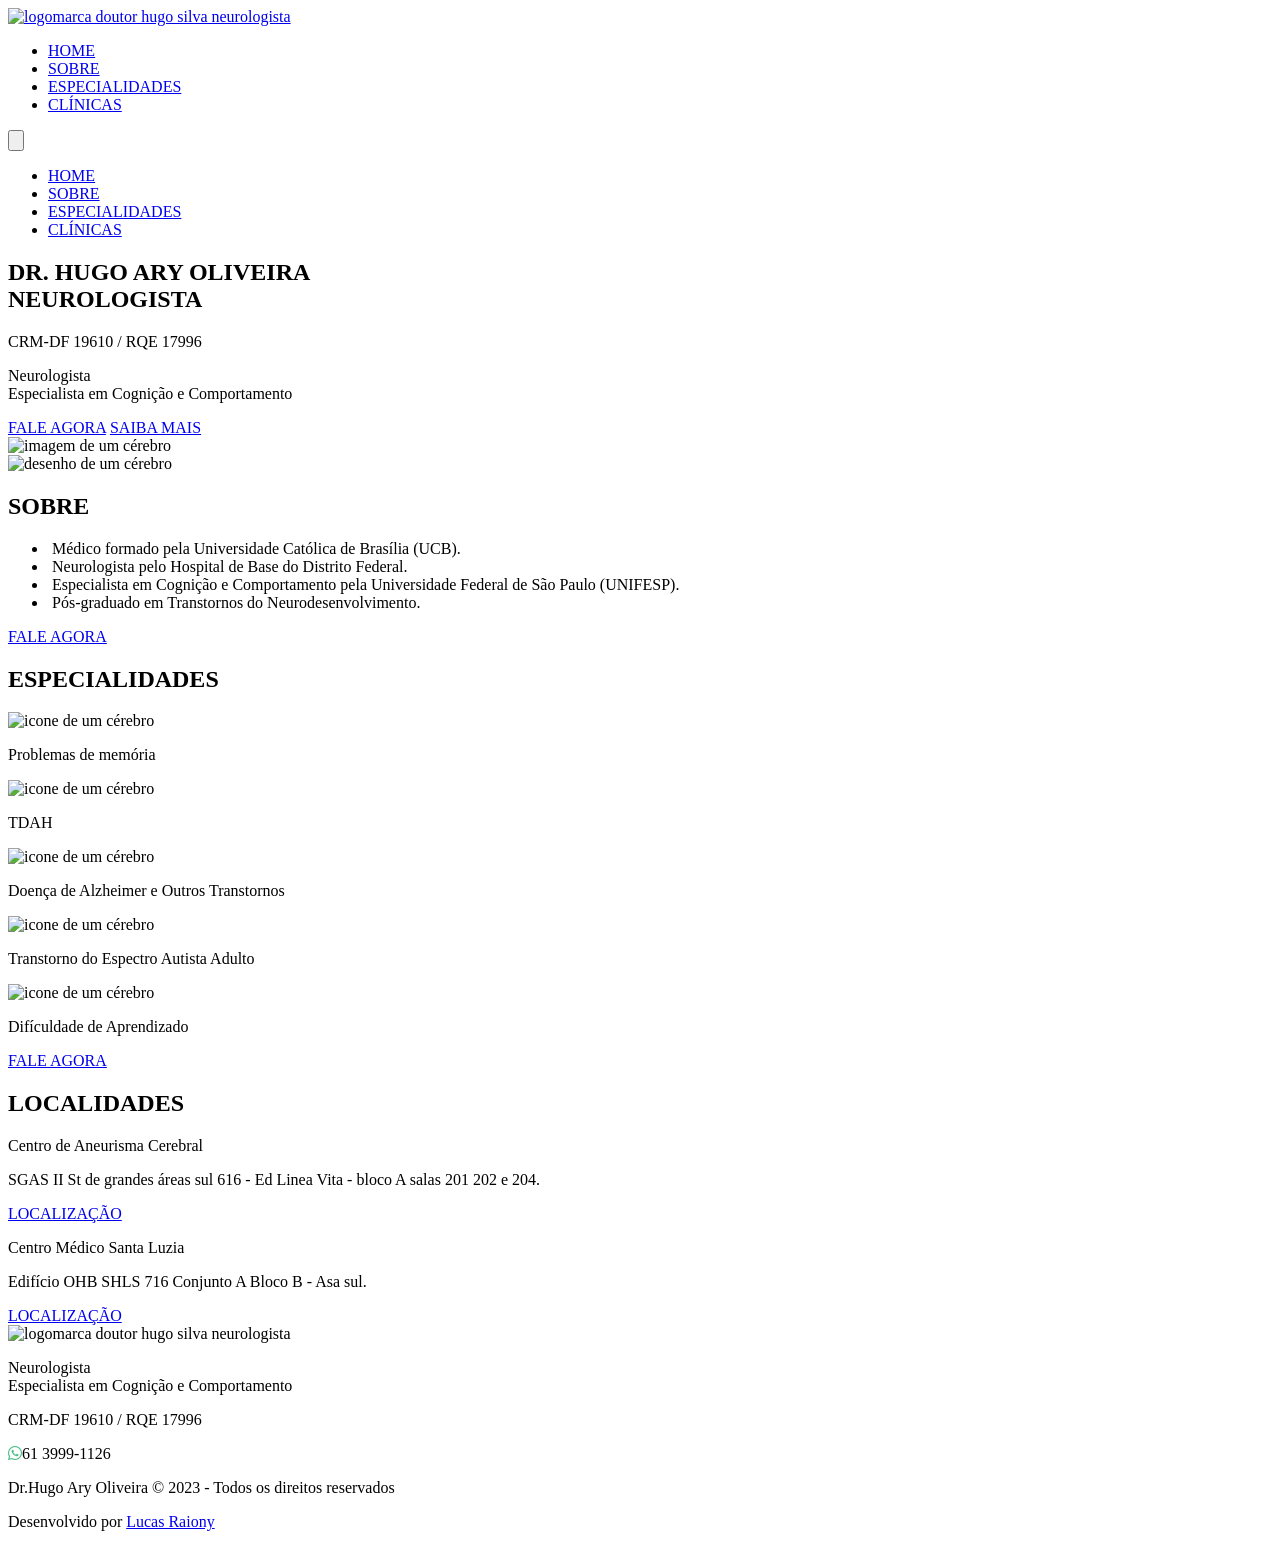
==== index.html @ 0ac35ab3 "Refactor 'about' section with new content and image Updated the 'about' section to include a new ima" ====
<!DOCTYPE html>
<html lang="en">
  <head>
    <meta charset="UTF-8" />
    <meta name="viewport" content="width=device-width, initial-scale=1.0" />
    <link rel="stylesheet" href="./assets/css/style.css" />
    <link rel="icon" href="./assets/img/brain-vector.svg" />
    <link
      rel="stylesheet"
      href="https://cdnjs.cloudflare.com/ajax/libs/font-awesome/6.4.0/css/all.min.css"
      integrity="sha512-iecdLmaskl7CVkqkXNQ/ZH/XLlvWZOJyj7Yy7tcenmpD1ypASozpmT/E0iPtmFIB46ZmdtAc9eNBvH0H/ZpiBw=="
      crossorigin="anonymous"
      referrerpolicy="no-referrer"
    />
    <title>Dr.Hugo Ary Oliveira</title>
  </head>
  <body>
    <!-- ==== HEADER ==== -->
    <header class="l-header">
      <nav class="nav">
        <div>
          <a href="#home" class="nav__logo">
            <img
              src="./assets/img/logo.svg"
              alt="logomarca doutor hugo silva neurologista"
              class="logo__img"
            />
          </a>
        </div>

        <div class="nav__menu" id="nav-menu">
          <ul class="nav__list">
            <li class="nav__item">
              <a href="#home" class="nav__link">HOME</a>
              <span class="nav__line"></span>
            </li>
            <li class="nav__item">
              <a href="#sobre" class="nav__link">SOBRE</a>
              <span class="nav__line"></span>
            </li>
            <li class="nav__item">
              <a href="#especialidades" class="nav__link">ESPECIALIDADES</a>
              <span class="nav__line"></span>
            </li>
            <li class="nav__item">
              <a href="#clinicas" class="nav__link">CLÍNICAS</a>
              <span class="nav__line"></span>
            </li>
          </ul>
        </div>

        <div class="mb__menu__icon">
          <button onclick="menuShow()" class="mb__menu__btn">
            <img src="./assets/img/bar-icon.svg" alt="" class="icon" />
          </button>
        </div>
      </nav>

      <div class="mb__menu">
        <ul class="nav__list">
          <li onclick="chooseSection()" class="nav__item">
            <a href="#home" class="nav__link">HOME</a>
            <span class="nav__line"></span>
          </li>
          <li onclick="chooseSection()" class="nav__item">
            <a href="#sobre" class="nav__link">SOBRE</a>
            <span class="nav__line"></span>
          </li>
          <li onclick="chooseSection()" class="nav__item">
            <a href="#especialidades" class="nav__link">ESPECIALIDADES</a>
            <span class="nav__line"></span>
          </li>
          <li onclick="chooseSection()" class="nav__item">
            <a href="#clinicas" class="nav__link">CLÍNICAS</a>
            <span class="nav__line"></span>
          </li>
        </ul>
      </div>
    </header>

    <!-- ==== MAIN ==== -->
    <main class="l-main">
      <!-- ==== HOME ==== -->
      <section class="home" id="home">
        <div class="home__data">
          <h1 class="home__title">
            DR. HUGO ARY OLIVEIRA <br />
            NEUROLOGISTA
          </h1>
          <p class="home__subtitle">CRM-DF 19610 / RQE 17996</p>
          <p class="home__info">
            Neurologista <br />
            Especialista em Cognição e Comportamento
          </p>
          <a
            href="https://wa.me/556139991126"
            class="btn"
            target="_blank"
            >FALE AGORA</a
          >
          <a href="#sobre" class="btn btn--transparent"> SAIBA MAIS </a>
        </div>
        <img
          src="./assets/img/brain-image.png"
          alt="imagem de um cérebro"
          class="home__img"
        />
      </section>

      <!-- ==== SOBRE ==== -->
      <section class="about" id="sobre">
  <img
    src="./assets/img/hugo.jpg"
    alt="desenho de um cérebro"
    class="about__img"
  />
  <div class="about__data">
    <h2 class="about__title">SOBRE</h2>
    <span class="line__title"></span>

    <ul class="about__info">
      <li class="about__item">
        <img
          src="./assets/img/brain-vector.svg"
          alt=""
          class="about__icon"
        />
        Médico formado pela Universidade Católica de Brasília (UCB).
      </li>
      <li class="about__item">
        <img
          src="./assets/img/brain-vector.svg"
          alt=""
          class="about__icon"
        />
        Neurologista pelo Hospital de Base do Distrito Federal.
      </li>
      <li class="about__item">
        <img
          src="./assets/img/brain-vector.svg"
          alt=""
          class="about__icon"
        />
        Especialista em Cognição e Comportamento pela Universidade Federal
        de São Paulo (UNIFESP).
      </li>
      <li class="about__item">
        <img
          src="./assets/img/brain-vector.svg"
          alt=""
          class="about__icon"
        />
        Pós-graduado em Transtornos do Neurodesenvolvimento.
      </li>
    </ul>

    <a href="https://wa.me/556139991126" class="btn" target="_blank">
      FALE AGORA
    </a>
  </div>
</section>

      <!-- ==== ESPECIALIDADES ==== -->
      <section class="services" id="especialidades">
        <div class="services__data">
          <h2 class="services__title">ESPECIALIDADES</h2>
          <span class="line__title"></span>
          <div class="services__wrapper">
            <div class="services__card">
              <img
                src="./assets/img/brain-vector.svg"
                alt="icone de um cérebro"
                class="services__card__icon"
              />
              <p class="services__card__text">Problemas de memória</p>
            </div>
            <div class="services__card">
              <img
                src="./assets/img/brain-vector.svg"
                alt="icone de um cérebro"
                class="services__card__icon"
              />
              <p class="services__card__text">TDAH</p>
            </div>
            <div class="services__card">
              <img
                src="./assets/img/brain-vector.svg"
                alt="icone de um cérebro"
                class="services__card__icon"
              />
              <p class="services__card__text">
                Doença de Alzheimer e Outros Transtornos
              </p>
            </div>
            <div class="services__card">
              <img
                src="./assets/img/brain-vector.svg"
                alt="icone de um cérebro"
                class="services__card__icon"
              />
              <p class="services__card__text">
                Transtorno do Espectro Autista Adulto
              </p>
            </div>
            <div class="services__card">
              <img
                src="./assets/img/brain-vector.svg"
                alt="icone de um cérebro"
                class="services__card__icon"
              />
              <p class="services__card__text">Difículdade de Aprendizado</p>
            </div>
          </div>

          <a
            href="https://wa.me/556139991126"
            class="btn"
            target="_blank"
            >FALE AGORA</a
          >
        </div>
      </section>

      <!-- ==== CLINICAS ==== -->
      <section class="local" id="clinicas">
        <h2 class="local__title">LOCALIDADES</h2>
        <span class="line__title"></span>
        <div class="local__wrapper">
          <div class="local__card">
            <p class="card__title">Centro de Aneurisma Cerebral</p>
            <p class="local__card__text">
              SGAS II St de grandes áreas sul 616 - Ed Linea Vita - bloco A
              salas 201 202 e 204.
            </p>
            <a
              href="https://www.google.com/maps/place/Centro+de+Aneurisma+Cerebral/@-15.8399834,-47.9204441,15z/data=!4m2!3m1!1s0x0:0xaaf18d0923b8e174?sa=X&ved=2ahUKEwj5wNryz6eAAxVCK7kGHf7tD1wQ_BJ6BAhDEAA&ved=2ahUKEwj5wNryz6eAAxVCK7kGHf7tD1wQ_BJ6BAhLEAg"
              class="btn"
              target="_blank"
              >LOCALIZAÇÃO</a
            >
          </div>
          <div class="local__card">
            <p class="card__title">Centro Médico Santa Luzia</p>
            <p class="local__card__text">
              Edifício OHB SHLS 716 Conjunto A Bloco B - Asa sul.
            </p>
            <a
              href="https://www.google.com/maps/place/Centro+M%C3%A9dico+Santa+Luzia:+Consultas,+Centro+M%C3%A9dico,+Multicl%C3%ADnica,+Cl%C3%ADnica+M%C3%A9dica,+Bras%C3%ADlia+DF/@-15.8258699,-47.9287773,15z/data=!4m6!3m5!1s0x935a31cbc9e81fdb:0x6384e252cd146530!8m2!3d-15.8258699!4d-47.9287773!16s%2Fg%2F11g0j6tjkg?entry=ttu"
              class="btn"
              target="_blank"
              >LOCALIZAÇÃO</a
            >
          </div>
        </div>
      </section>
    </main>

    <!-- ==== FOOTER ==== -->
    <footer class="l-footer">
      <div class="footer__data">
        <img
          src="./assets/img/logo.svg"
          alt="logomarca doutor hugo silva neurologista"
          class="footer__logo"
        />
        <div class="footer__info">
          <p class="footer__text">
            Neurologista <br />
            Especialista em Cognição e Comportamento
          </p>
          <p class="footer__text">CRM-DF 19610 / RQE 17996</p>
          <p class="footer__phone">
            <i class="fa-brands fa-whatsapp" style="color: #4fbe89"></i>61
            3999-1126
          </p>
        </div>
      </div>
      <div class="footer__rights">
        <p>Dr.Hugo Ary Oliveira © 2023 - Todos os direitos reservados</p>
        <p>
          Desenvolvido por
          <a
            target="_blank"
            href="mailto:raionylucas7@gmail.com?subject=Desenvolvimento de Website"
            >Lucas Raiony</a
          >
        </p>
      </div>
    </footer>
    <script src="./assets/js/script.js"></script>
  </body>
</html>
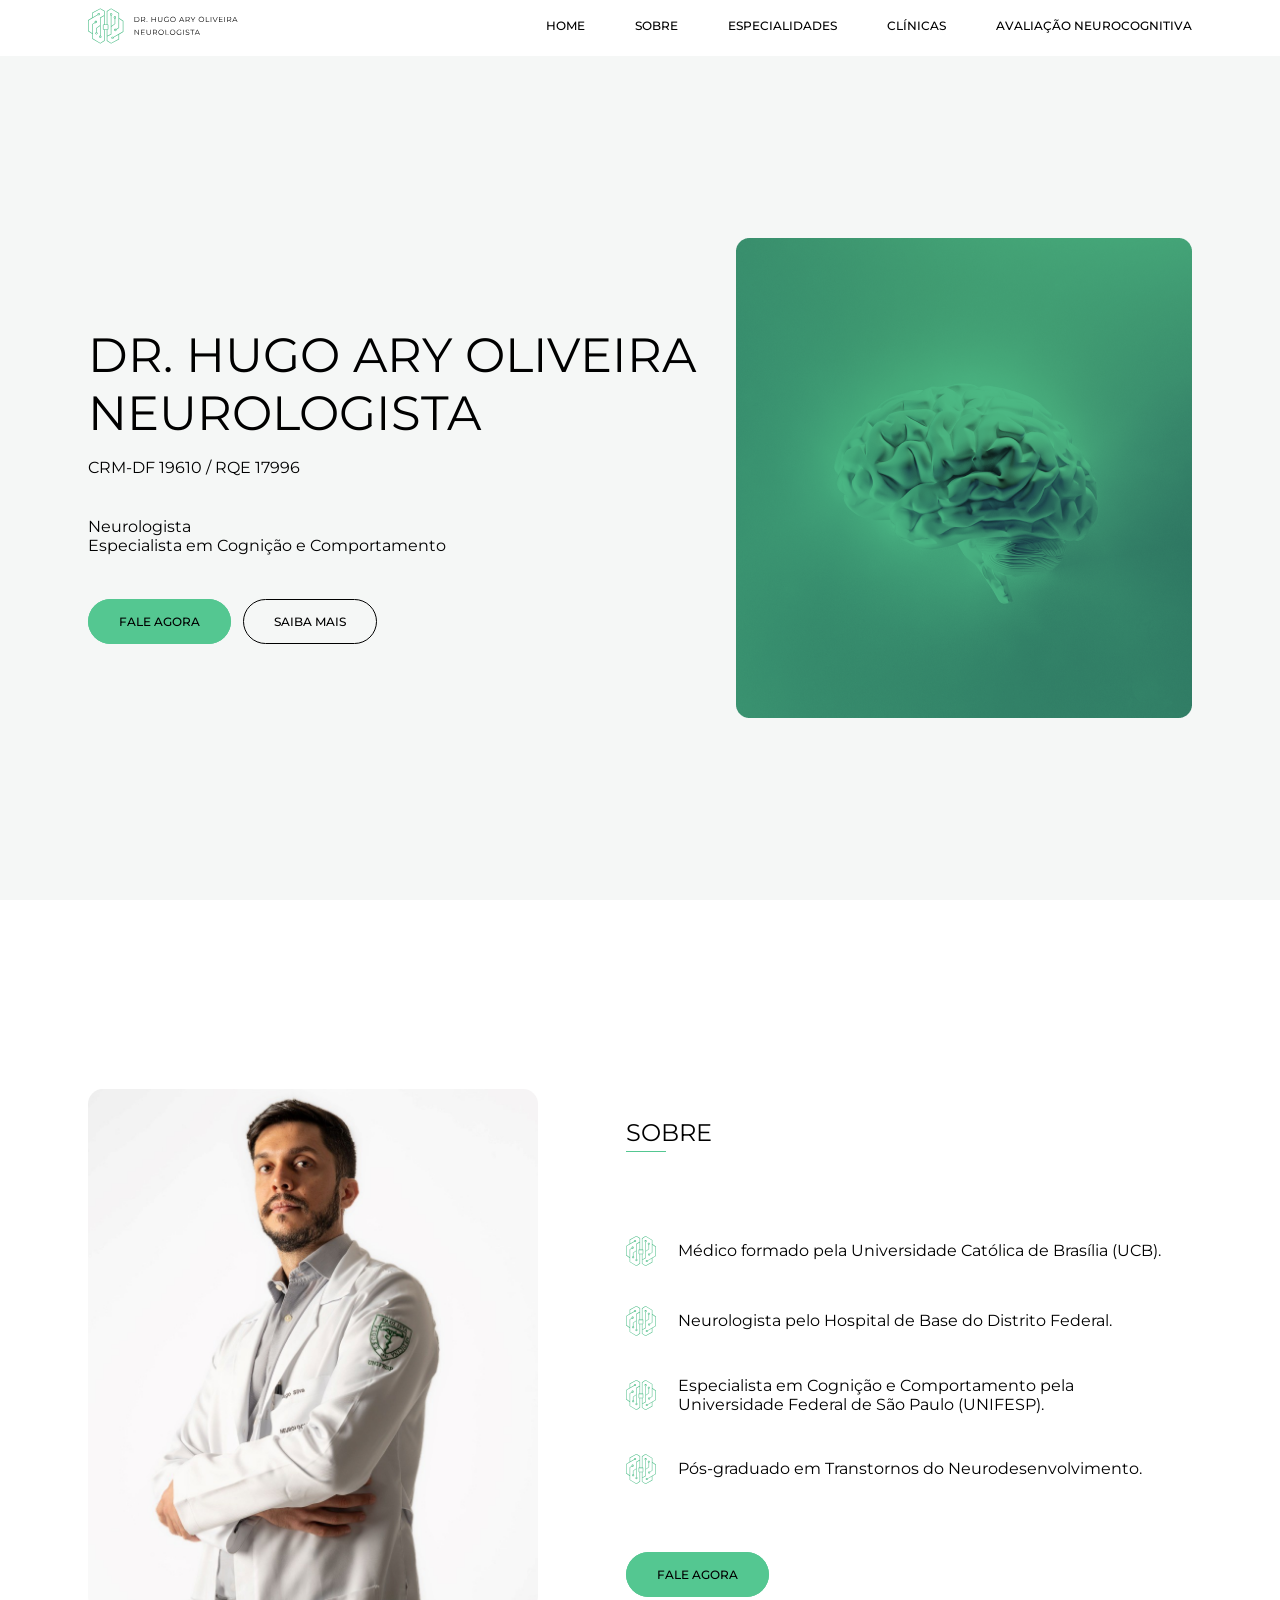
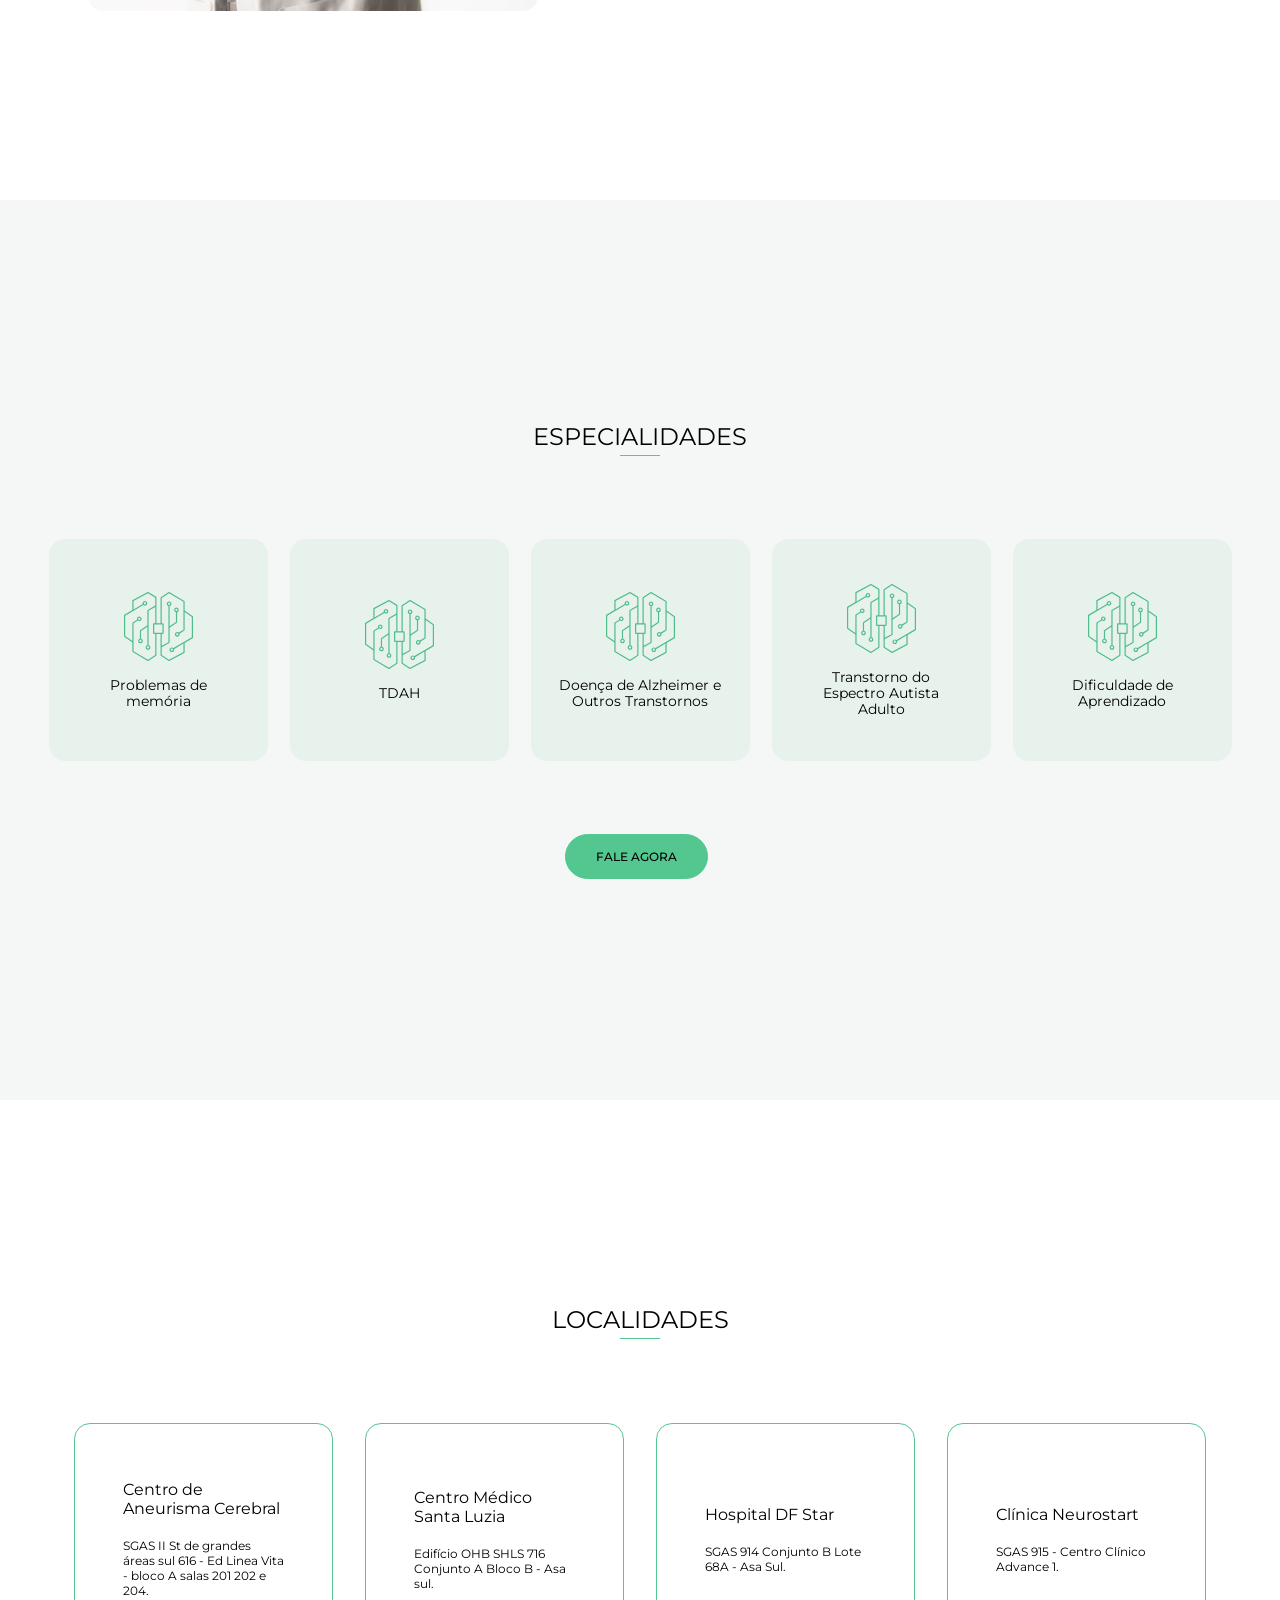
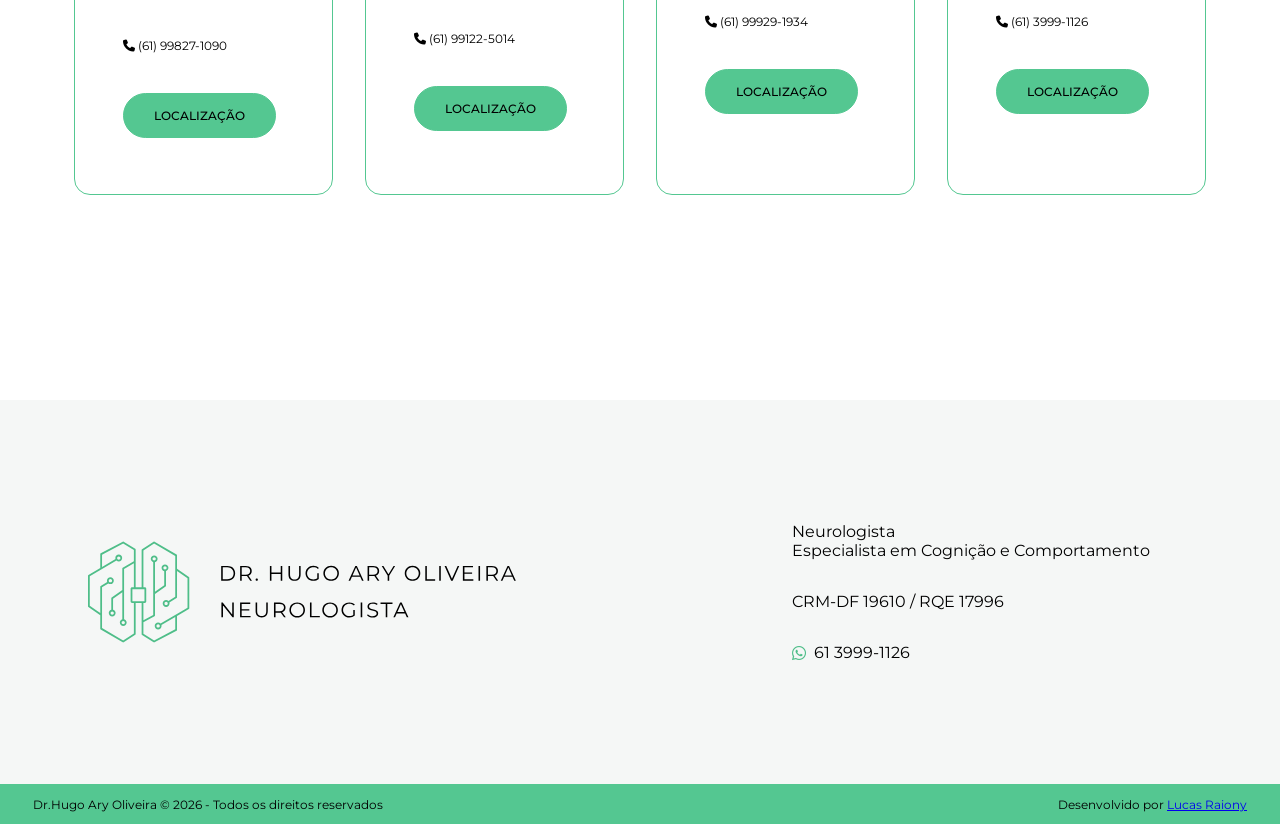
==== commit 1d0cc806: "Adiciona avaliação neurocognitiva com save/load, tabela e gestos SVG Co-Authored-By: Claude Sonnet 4" ====
--- a/index.html
+++ b/index.html
@@ -1,8 +1,9 @@
 <!DOCTYPE html>
-<html lang="en">
+<html lang="pt-BR">
   <head>
     <meta charset="UTF-8" />
     <meta name="viewport" content="width=device-width, initial-scale=1.0" />
+    <meta name="description" content="Dr. Hugo Ary Oliveira, neurologista em Brasília especialista em Cognição e Comportamento. Atua com problemas de memória, TDAH, Alzheimer, Autismo Adulto e Dificuldade de Aprendizado. CRM-DF 19610." />
     <link rel="stylesheet" href="./assets/css/style.css" />
     <link rel="icon" href="./assets/img/brain-vector.svg" />
     <link
@@ -15,7 +16,6 @@
     <title>Dr.Hugo Ary Oliveira</title>
   </head>
   <body>
-    <!-- ==== HEADER ==== -->
     <header class="l-header">
       <nav class="nav">
         <div>
@@ -46,11 +46,15 @@
               <a href="#clinicas" class="nav__link">CLÍNICAS</a>
               <span class="nav__line"></span>
             </li>
+            <li class="nav__item">
+              <a href="./avaliacao-neurocognitiva.html" class="nav__link">AVALIAÇÃO NEUROCOGNITIVA</a>
+              <span class="nav__line"></span>
+            </li>
           </ul>
         </div>
 
         <div class="mb__menu__icon">
-          <button onclick="menuShow()" class="mb__menu__btn">
+          <button onclick="menuShow()" class="mb__menu__btn" aria-label="Abrir menu de navegação">
             <img src="./assets/img/bar-icon.svg" alt="" class="icon" />
           </button>
         </div>
@@ -72,15 +76,17 @@
           </li>
           <li onclick="chooseSection()" class="nav__item">
             <a href="#clinicas" class="nav__link">CLÍNICAS</a>
+            <span class="nav__line"></span>
+          </li>
+          <li onclick="chooseSection()" class="nav__item">
+            <a href="./avaliacao-neurocognitiva.html" class="nav__link">AVALIAÇÃO NEUROCOGNITIVA</a>
             <span class="nav__line"></span>
           </li>
         </ul>
       </div>
     </header>
 
-    <!-- ==== MAIN ==== -->
     <main class="l-main">
-      <!-- ==== HOME ==== -->
       <section class="home" id="home">
         <div class="home__data">
           <h1 class="home__title">
@@ -107,60 +113,58 @@
         />
       </section>
 
-      <!-- ==== SOBRE ==== -->
       <section class="about" id="sobre">
-  <img
-    src="./assets/img/hugo.jpg"
-    alt="desenho de um cérebro"
-    class="about__img"
-  />
-  <div class="about__data">
-    <h2 class="about__title">SOBRE</h2>
-    <span class="line__title"></span>
-
-    <ul class="about__info">
-      <li class="about__item">
         <img
-          src="./assets/img/brain-vector.svg"
-          alt=""
-          class="about__icon"
+          src="./assets/img/hugo.jpg"
+          alt="desenho de um cérebro"
+          class="about__img"
         />
-        Médico formado pela Universidade Católica de Brasília (UCB).
-      </li>
-      <li class="about__item">
-        <img
-          src="./assets/img/brain-vector.svg"
-          alt=""
-          class="about__icon"
-        />
-        Neurologista pelo Hospital de Base do Distrito Federal.
-      </li>
-      <li class="about__item">
-        <img
-          src="./assets/img/brain-vector.svg"
-          alt=""
-          class="about__icon"
-        />
-        Especialista em Cognição e Comportamento pela Universidade Federal
-        de São Paulo (UNIFESP).
-      </li>
-      <li class="about__item">
-        <img
-          src="./assets/img/brain-vector.svg"
-          alt=""
-          class="about__icon"
-        />
-        Pós-graduado em Transtornos do Neurodesenvolvimento.
-      </li>
-    </ul>
-
-    <a href="https://wa.me/556139991126" class="btn" target="_blank">
-      FALE AGORA
-    </a>
-  </div>
-</section>
-
-      <!-- ==== ESPECIALIDADES ==== -->
+        <div class="about__data">
+          <h2 class="about__title">SOBRE</h2>
+          <span class="line__title"></span>
+
+          <ul class="about__info">
+            <li class="about__item">
+              <img
+                src="./assets/img/brain-vector.svg"
+                alt="ícone de cérebro"
+                class="about__icon"
+              />
+              Médico formado pela Universidade Católica de Brasília (UCB).
+            </li>
+            <li class="about__item">
+              <img
+                src="./assets/img/brain-vector.svg"
+                alt="ícone de cérebro"
+                class="about__icon"
+              />
+              Neurologista pelo Hospital de Base do Distrito Federal.
+            </li>
+            <li class="about__item">
+              <img
+                src="./assets/img/brain-vector.svg"
+                alt="ícone de cérebro"
+                class="about__icon"
+              />
+              Especialista em Cognição e Comportamento pela Universidade Federal
+              de São Paulo (UNIFESP).
+            </li>
+            <li class="about__item">
+              <img
+                src="./assets/img/brain-vector.svg"
+                alt="ícone de cérebro"
+                class="about__icon"
+              />
+              Pós-graduado em Transtornos do Neurodesenvolvimento.
+            </li>
+          </ul>
+
+          <a href="https://wa.me/556139991126" class="btn" target="_blank">
+            FALE AGORA
+          </a>
+        </div>
+      </section>
+
       <section class="services" id="especialidades">
         <div class="services__data">
           <h2 class="services__title">ESPECIALIDADES</h2>
@@ -208,7 +212,7 @@
                 alt="icone de um cérebro"
                 class="services__card__icon"
               />
-              <p class="services__card__text">Difículdade de Aprendizado</p>
+              <p class="services__card__text">Dificuldade de Aprendizado</p>
             </div>
           </div>
 
@@ -221,16 +225,19 @@
         </div>
       </section>
 
-      <!-- ==== CLINICAS ==== -->
       <section class="local" id="clinicas">
         <h2 class="local__title">LOCALIDADES</h2>
         <span class="line__title"></span>
         <div class="local__wrapper">
+          
           <div class="local__card">
             <p class="card__title">Centro de Aneurisma Cerebral</p>
             <p class="local__card__text">
               SGAS II St de grandes áreas sul 616 - Ed Linea Vita - bloco A
               salas 201 202 e 204.
+            </p>
+            <p class="local__card__text">
+                <i class="fa-solid fa-phone"></i> (61) 99827-1090
             </p>
             <a
               href="https://www.google.com/maps/place/Centro+de+Aneurisma+Cerebral/@-15.8399834,-47.9204441,15z/data=!4m2!3m1!1s0x0:0xaaf18d0923b8e174?sa=X&ved=2ahUKEwj5wNryz6eAAxVCK7kGHf7tD1wQ_BJ6BAhDEAA&ved=2ahUKEwj5wNryz6eAAxVCK7kGHf7tD1wQ_BJ6BAhLEAg"
@@ -239,10 +246,14 @@
               >LOCALIZAÇÃO</a
             >
           </div>
+
           <div class="local__card">
             <p class="card__title">Centro Médico Santa Luzia</p>
             <p class="local__card__text">
               Edifício OHB SHLS 716 Conjunto A Bloco B - Asa sul.
+            </p>
+            <p class="local__card__text">
+                <i class="fa-solid fa-phone"></i> (61) 99122-5014
             </p>
             <a
               href="https://www.google.com/maps/place/Centro+M%C3%A9dico+Santa+Luzia:+Consultas,+Centro+M%C3%A9dico,+Multicl%C3%ADnica,+Cl%C3%ADnica+M%C3%A9dica,+Bras%C3%ADlia+DF/@-15.8258699,-47.9287773,15z/data=!4m6!3m5!1s0x935a31cbc9e81fdb:0x6384e252cd146530!8m2!3d-15.8258699!4d-47.9287773!16s%2Fg%2F11g0j6tjkg?entry=ttu"
@@ -251,11 +262,43 @@
               >LOCALIZAÇÃO</a
             >
           </div>
+
+          <div class="local__card">
+            <p class="card__title">Hospital DF Star</p>
+            <p class="local__card__text">
+              SGAS 914 Conjunto B Lote 68A - Asa Sul.
+            </p>
+            <p class="local__card__text">
+                <i class="fa-solid fa-phone"></i> (61) 99929-1934
+            </p>
+            <a
+              href="https://www.google.com/maps/search/?api=1&query=Hospital+DF+Star+Brasilia"
+              class="btn"
+              target="_blank"
+              >LOCALIZAÇÃO</a
+            >
+          </div>
+
+          <div class="local__card">
+            <p class="card__title">Clínica Neurostart</p>
+            <p class="local__card__text">
+              SGAS 915 - Centro Clínico Advance 1.
+            </p>
+            <p class="local__card__text">
+                <i class="fa-solid fa-phone"></i> (61) 3999-1126
+            </p>
+            <a
+              href="https://www.google.com/maps/search/?api=1&query=Neurostart+Brasilia"
+              class="btn"
+              target="_blank"
+              >LOCALIZAÇÃO</a
+            >
+          </div>
+
         </div>
       </section>
     </main>
 
-    <!-- ==== FOOTER ==== -->
     <footer class="l-footer">
       <div class="footer__data">
         <img
@@ -276,7 +319,7 @@
         </div>
       </div>
       <div class="footer__rights">
-        <p>Dr.Hugo Ary Oliveira © 2023 - Todos os direitos reservados</p>
+        <p>Dr.Hugo Ary Oliveira © 2026 - Todos os direitos reservados</p>
         <p>
           Desenvolvido por
           <a
--- a/assets/css/style.css
+++ b/assets/css/style.css
@@ -0,0 +1,460 @@
+@import url("https://fonts.googleapis.com/css2?family=Montserrat:wght@400;500&family=Poppins:wght@400;500&display=swap");
+
+.mb__menu,
+.nav {
+  position: fixed;
+}
+.btn,
+.nav__link {
+  text-decoration: none;
+  color: var(--black);
+}
+:root {
+  --font-regular: 400;
+  --font-medium: 500;
+  --green: #54c791;
+  --white: #fff;
+  --offwhite: #f5f7f6;
+  --black: #000;
+  --acqua-green: #e8f2ed;
+  --h1-font-size: 3rem;
+  --h2-font-size: 1.5rem;
+  --p-font-size: 1rem;
+  --card-font-size: 0.87rem;
+  --small-font-size: 0.75rem;
+}
+* {
+  box-sizing: border-box;
+  padding: 0;
+  margin: 0;
+}
+body {
+  font-family: Montserrat, sans-serif;
+}
+html {
+  scroll-behavior: smooth;
+}
+.nav {
+  width: 100%;
+  height: 56px;
+  padding: 0 88px;
+  display: flex;
+  justify-content: space-between;
+  align-items: center;
+  background: var(--white);
+  z-index: 100;
+}
+.nav__list {
+  display: flex;
+  gap: 50px;
+}
+.nav__item {
+  list-style-type: none;
+  display: flex;
+  flex-direction: column;
+  align-items: center;
+}
+.nav__line {
+  display: block;
+  width: 0;
+  height: 1px;
+  margin-top: 4px;
+  background: 0 0;
+}
+.mb__menu,
+.mb__menu__icon {
+  display: none;
+}
+.nav__item:hover .nav__line {
+  background: var(--green);
+  width: 20px;
+  transition: 0.3s;
+}
+.nav__link {
+  font-size: var(--small-font-size);
+  font-weight: var(--font-medium);
+}
+.nav__item:hover .nav__link {
+  color: var(--green);
+}
+.mb__menu__btn {
+  border: none;
+  background: 0 0;
+}
+.mb__menu {
+  justify-content: center;
+  padding-top: 100px;
+  background: var(--white);
+  width: 100%;
+  height: 430px;
+  box-shadow: 0 10px 10px 1px rgba(0, 0, 0, 0.2);
+}
+.about,
+.home {
+  display: flex;
+}
+.mb__menu .nav__list {
+  display: flex;
+  flex-direction: column;
+  gap: 30px;
+}
+.mb__menu .nav__link {
+  font-size: var(--p-font-size);
+}
+.home {
+  width: 100%;
+  height: 100vh;
+  justify-content: space-between;
+  align-items: center;
+  padding: 56px 88px 0;
+  background-color: var(--offwhite);
+}
+.home__title {
+  font-size: var(--h1-font-size);
+  font-weight: var(--font-regular);
+  margin: 0 16px 16px 0;
+}
+.home__info,
+.home__subtitle {
+  font-size: var(--p-font-size);
+}
+.home__subtitle {
+  margin-bottom: 40px;
+}
+.home__info {
+  margin-bottom: 56px;
+}
+.home__img {
+  max-width: 456px;
+  max-height: 480px;
+  width: auto;
+  height: auto;
+}
+.about {
+  width: 100%;
+  height: 100vh;
+  align-items: center;
+  padding: 0 88px;
+}
+.about__info,
+.services {
+  flex-direction: column;
+  display: flex;
+}
+.about__img {
+  margin-right: 88px;
+  width: 450px;
+  border-radius: 15px;
+}
+.about__data {
+  width: 50%;
+}
+.about__title,
+.local__title,
+.services__title {
+  font-size: var(--h2-font-size);
+  font-weight: var(--font-regular);
+  margin-bottom: 4px;
+}
+.about__info,
+.about__info:nth-child(3) {
+  margin-bottom: 80px;
+}
+.line__title {
+  display: block;
+  width: 40px;
+  height: 1px;
+  background: var(--green);
+  margin-bottom: 84px;
+}
+.about__info {
+  gap: 40px;
+}
+.about__item {
+  display: flex;
+  align-items: center;
+  font-size: var(--p-font-size);
+}
+.about__icon {
+  width: 30px;
+  height: 30px;
+  margin-right: 22px;
+}
+.services {
+  width: 100%;
+  height: 100vh;
+  align-items: center;
+  justify-content: center;
+  padding: 0 88px;
+  background: var(--offwhite);
+}
+.services__card,
+.services__data {
+  display: flex;
+  flex-direction: column;
+}
+.services__data {
+  align-items: center;
+  justify-content: center;
+}
+.services__wrapper {
+  width: 100%;
+  height: 100%;
+  display: flex;
+  align-items: center;
+  gap: 22px;
+  margin-bottom: 72px;
+}
+.services__card {
+  width: 219px;
+  height: 222px;
+  padding: 0 20px;
+  align-items: center;
+  justify-content: center;
+  text-align: center;
+  background: var(--acqua-green);
+  border-radius: 16px;
+}
+.services__card__icon {
+  width: 69px;
+  height: 69px;
+  margin-bottom: 16px;
+}
+.services__card__text {
+  font-size: var(--card-font-size);
+  width: 163px;
+}
+.local,
+.local__wrapper {
+  width: 100%;
+  display: flex;
+}
+.local {
+  height: 100vh;
+  flex-direction: column;
+  justify-content: center;
+  align-items: center;
+  padding: 0 88px;
+}
+.local__wrapper {
+  justify-content: center;
+  gap: 32px;
+}
+.local__card {
+  width: 37%;
+  height: auto;
+  display: flex;
+  align-items: start;
+  justify-content: center;
+  flex-direction: column;
+  padding: 56px 48px;
+  border: solid 1px var(--green);
+  border-radius: 16px;
+}
+.card__title {
+  font-size: var(--p-font-size);
+  margin-bottom: 20px;
+}
+.local__card__text {
+  width: 100%;
+  font-size: var(--small-font-size);
+  margin-bottom: 40px;
+}
+.footer__data {
+  width: 100%;
+  height: 384px;
+  display: flex;
+  justify-content: space-between;
+  align-items: center;
+  padding: 0 88px;
+  background: var(--offwhite);
+}
+.footer__logo {
+  width: 435px;
+  height: 112px;
+}
+.footer__info {
+  display: flex;
+  flex-direction: column;
+  gap: 32px;
+  font-size: var(--p-font-size);
+}
+.btn,
+.footer__rights p {
+  font-size: var(--small-font-size);
+}
+.footer__text {
+  width: 400px;
+}
+.footer__phone {
+  display: flex;
+  align-items: center;
+  gap: 8px;
+}
+.footer__rights {
+  width: 100%;
+  height: 40px;
+  display: flex;
+  justify-content: space-between;
+  align-items: center;
+  background: var(--green);
+}
+.footer__rights p {
+  padding: 0 33px;
+}
+.btn {
+  font-weight: var(--font-medium);
+  padding: 14px 30px;
+  background-color: var(--green);
+  border-radius: 30px;
+  border: solid 1px var(--green);
+  margin-right: 8px;
+}
+.btn:hover {
+  background: 0 0;
+  border: solid 1px var(--green);
+  transition: 0.2s;
+}
+.btn--transparent {
+  background: 0 0;
+  border: solid 1px var(--black);
+}
+@media screen and (max-width: 576px) {
+  :root {
+    --h1-font-size: 1.5rem;
+    --h2-font-size: 1rem;
+    --p-font-size: 0.75rem;
+    --card-font-size: 0.87rem;
+    --small-font-size: 0.625rem;
+  }
+  .line__title {
+    margin-bottom: 36px;
+  }
+  .about__info:nth-child(3) {
+    margin-bottom: 40px;
+  }
+  .services {
+    height: 1536px;
+    padding: 30px;
+  }
+  .footer__logo {
+    width: 240px;
+  }
+}
+@media screen and (max-width: 768px) {
+  .nav {
+    padding: 0 30px;
+    position: fixed;
+    z-index: 100;
+  }
+  .home__img,
+  .nav__list {
+    display: none;
+  }
+  .logo__img {
+    width: 126px;
+    height: 32px;
+  }
+  .mb__menu__icon,
+  .open {
+    display: block;
+  }
+  .home {
+    padding: 30px;
+    height: 551px;
+  }
+  .about,
+  .footer__data {
+    padding: 0 30px;
+  }
+  .about {
+    height: 100%;
+  }
+  .btn {
+    font-size: var(--small-font-size);
+    font-weight: var(--font-medium);
+    text-decoration: none;
+    color: var(--black);
+    padding: 12px 26px;
+    background-color: var(--green);
+    border-radius: 30px;
+    border: solid 1px var(--green);
+    margin-right: 8px;
+  }
+  .btn--transparent {
+    background: 0 0;
+    border: solid 1px var(--black);
+  }
+  :root {
+    --h1-font-size: 2rem;
+  }
+}
+@media screen and (max-width: 992px) {
+  .home__img {
+    display: none;
+  }
+
+  .about__img {
+    width: 300px;
+    margin-bottom: 30px;
+    margin-right: 0;
+  }
+  .about {
+    height: 100%;
+    padding: 56px 30px;
+    display: flex;
+    flex-wrap: wrap;
+    justify-content: center;
+  }
+  .about__data {
+    width: 100%;
+    display: flex;
+    flex-direction: column;
+    align-items: center;
+  }
+  .about__info {
+    width: 500px;
+  }
+  .about__item {
+    width: 100%;
+  }
+  .footer__data {
+    flex-wrap: wrap;
+    justify-content: center;
+  }
+  .footer__logo {
+    margin-left: 100px;
+  }
+  .footer__info {
+    text-align: center;
+    align-items: center;
+  }
+  .footer__text {
+    width: 240px;
+  }
+}
+@media screen and (max-width: 1200px) {
+  .services__wrapper {
+    justify-content: center;
+    flex-wrap: wrap;
+  }
+  .local,
+  .services {
+    height: 100%;
+    padding: 56px 30px;
+  }
+  .local__wrapper {
+    align-items: center;
+    flex-direction: column;
+  }
+  .local__card {
+    width: 100%;
+    height: auto;
+  }
+  .local__card__text {
+    margin-bottom: 22px;
+  }
+  .footer__logo {
+    margin-right: 100px;
+  }
+}
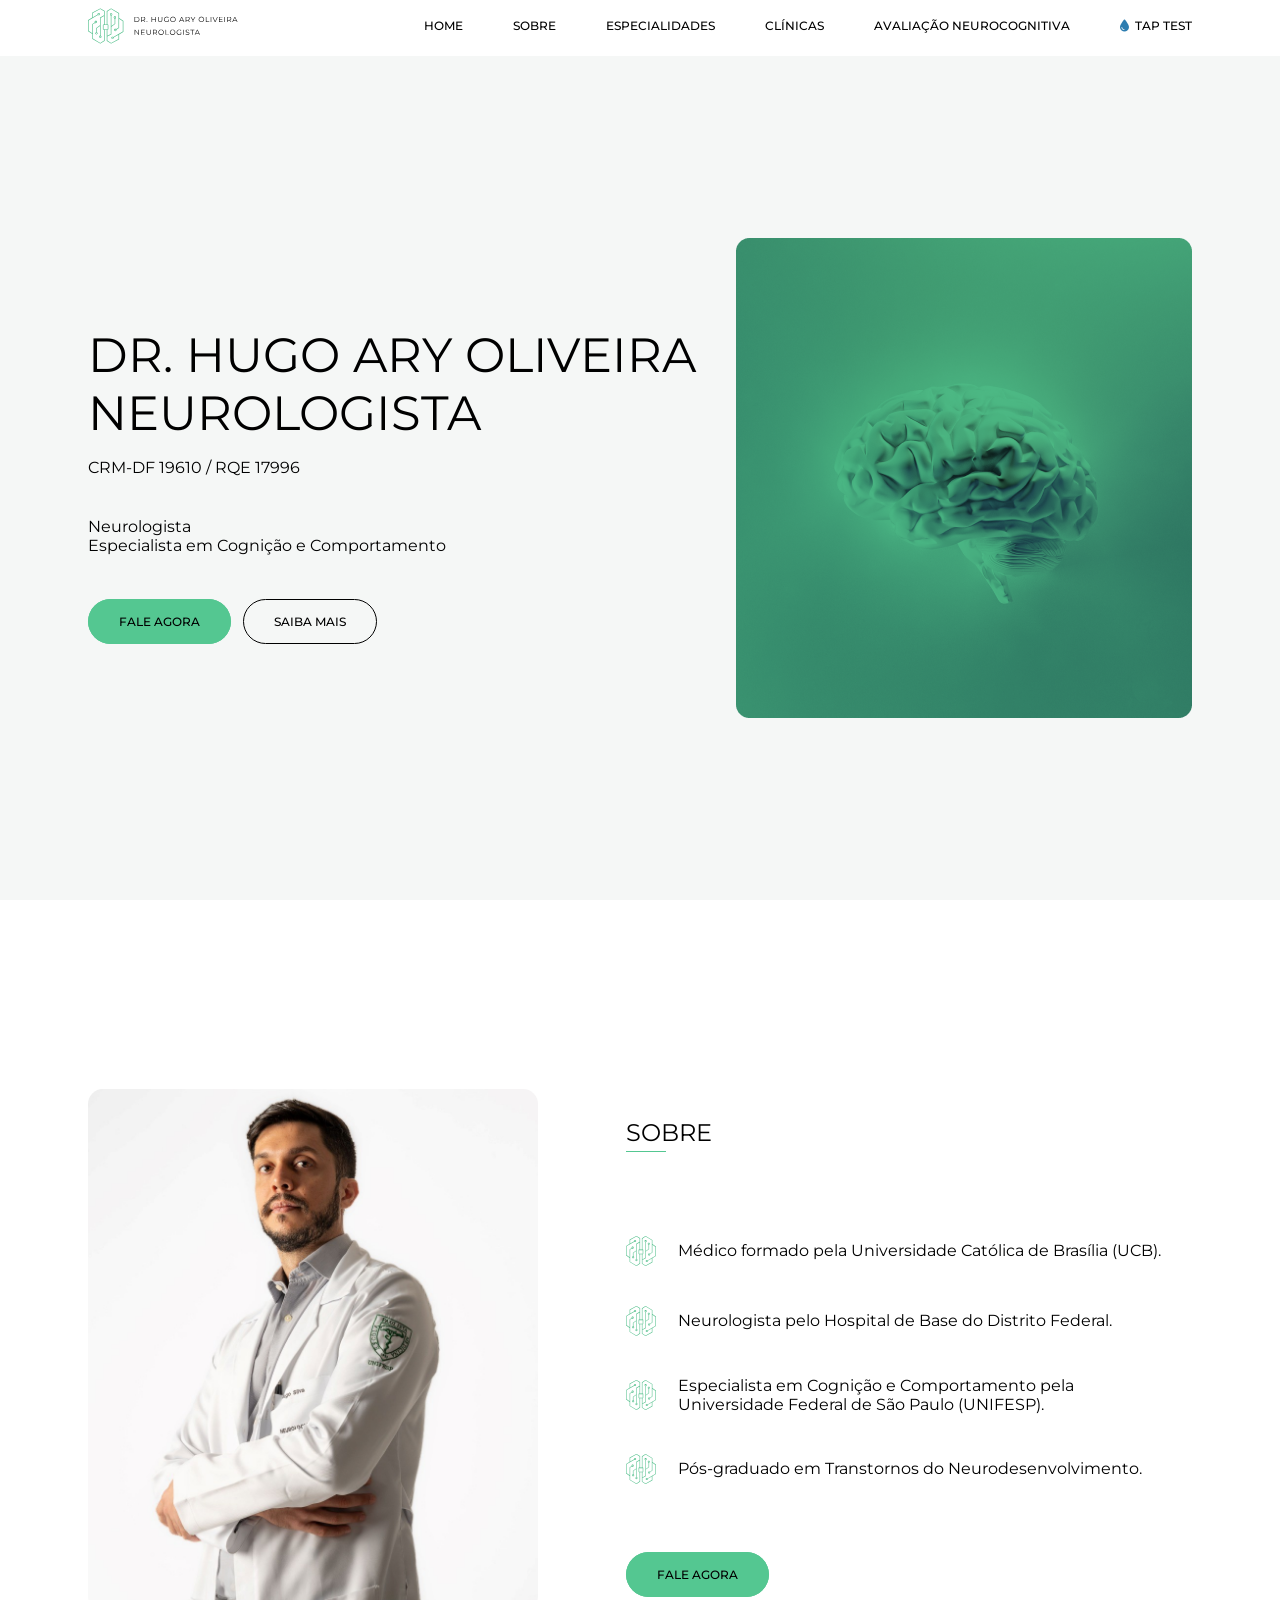
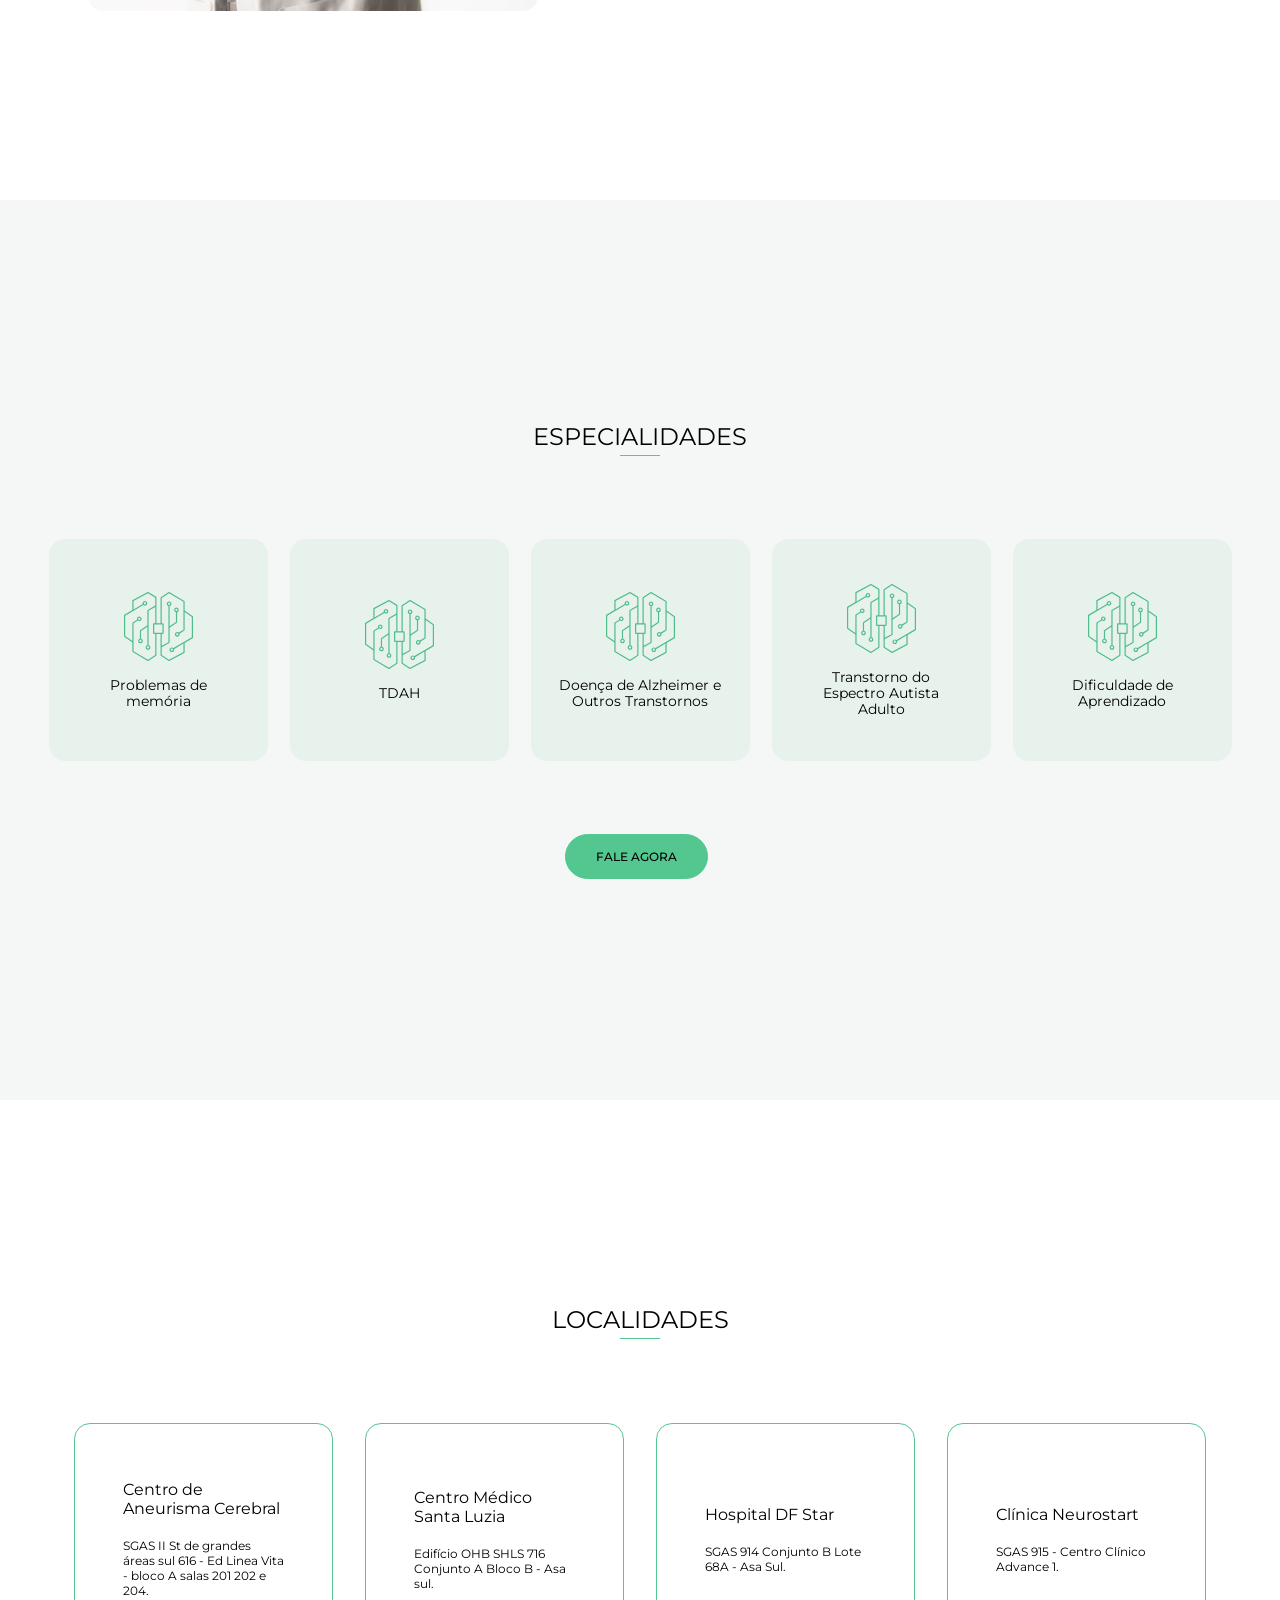
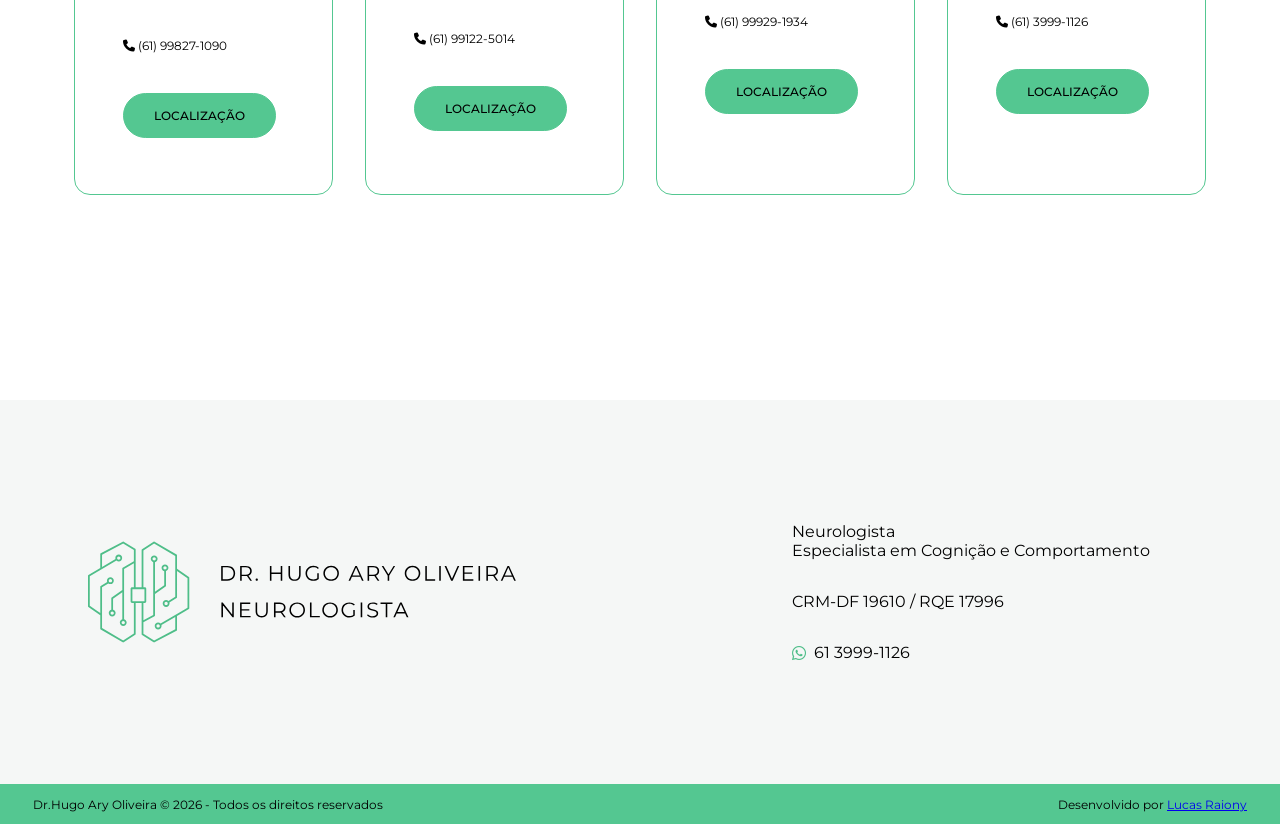
==== commit 2fecd239: "Adiciona ferramenta interativa TAP TEST para avaliação de HPN Nova página tap-test.html com fluxo co" ====
--- a/index.html
+++ b/index.html
@@ -50,6 +50,12 @@
               <a href="./avaliacao-neurocognitiva.html" class="nav__link">AVALIAÇÃO NEUROCOGNITIVA</a>
               <span class="nav__line"></span>
             </li>
+            <li class="nav__item">
+              <a href="./tap-test.html" class="nav__link">
+                <i class="fa-solid fa-droplet" style="margin-right:6px;color:#2d7db0;"></i>TAP TEST
+              </a>
+              <span class="nav__line"></span>
+            </li>
           </ul>
         </div>
 
@@ -80,6 +86,12 @@
           </li>
           <li onclick="chooseSection()" class="nav__item">
             <a href="./avaliacao-neurocognitiva.html" class="nav__link">AVALIAÇÃO NEUROCOGNITIVA</a>
+            <span class="nav__line"></span>
+          </li>
+          <li onclick="chooseSection()" class="nav__item">
+            <a href="./tap-test.html" class="nav__link">
+              <i class="fa-solid fa-droplet" style="margin-right:6px;color:#2d7db0;"></i>TAP TEST
+            </a>
             <span class="nav__line"></span>
           </li>
         </ul>
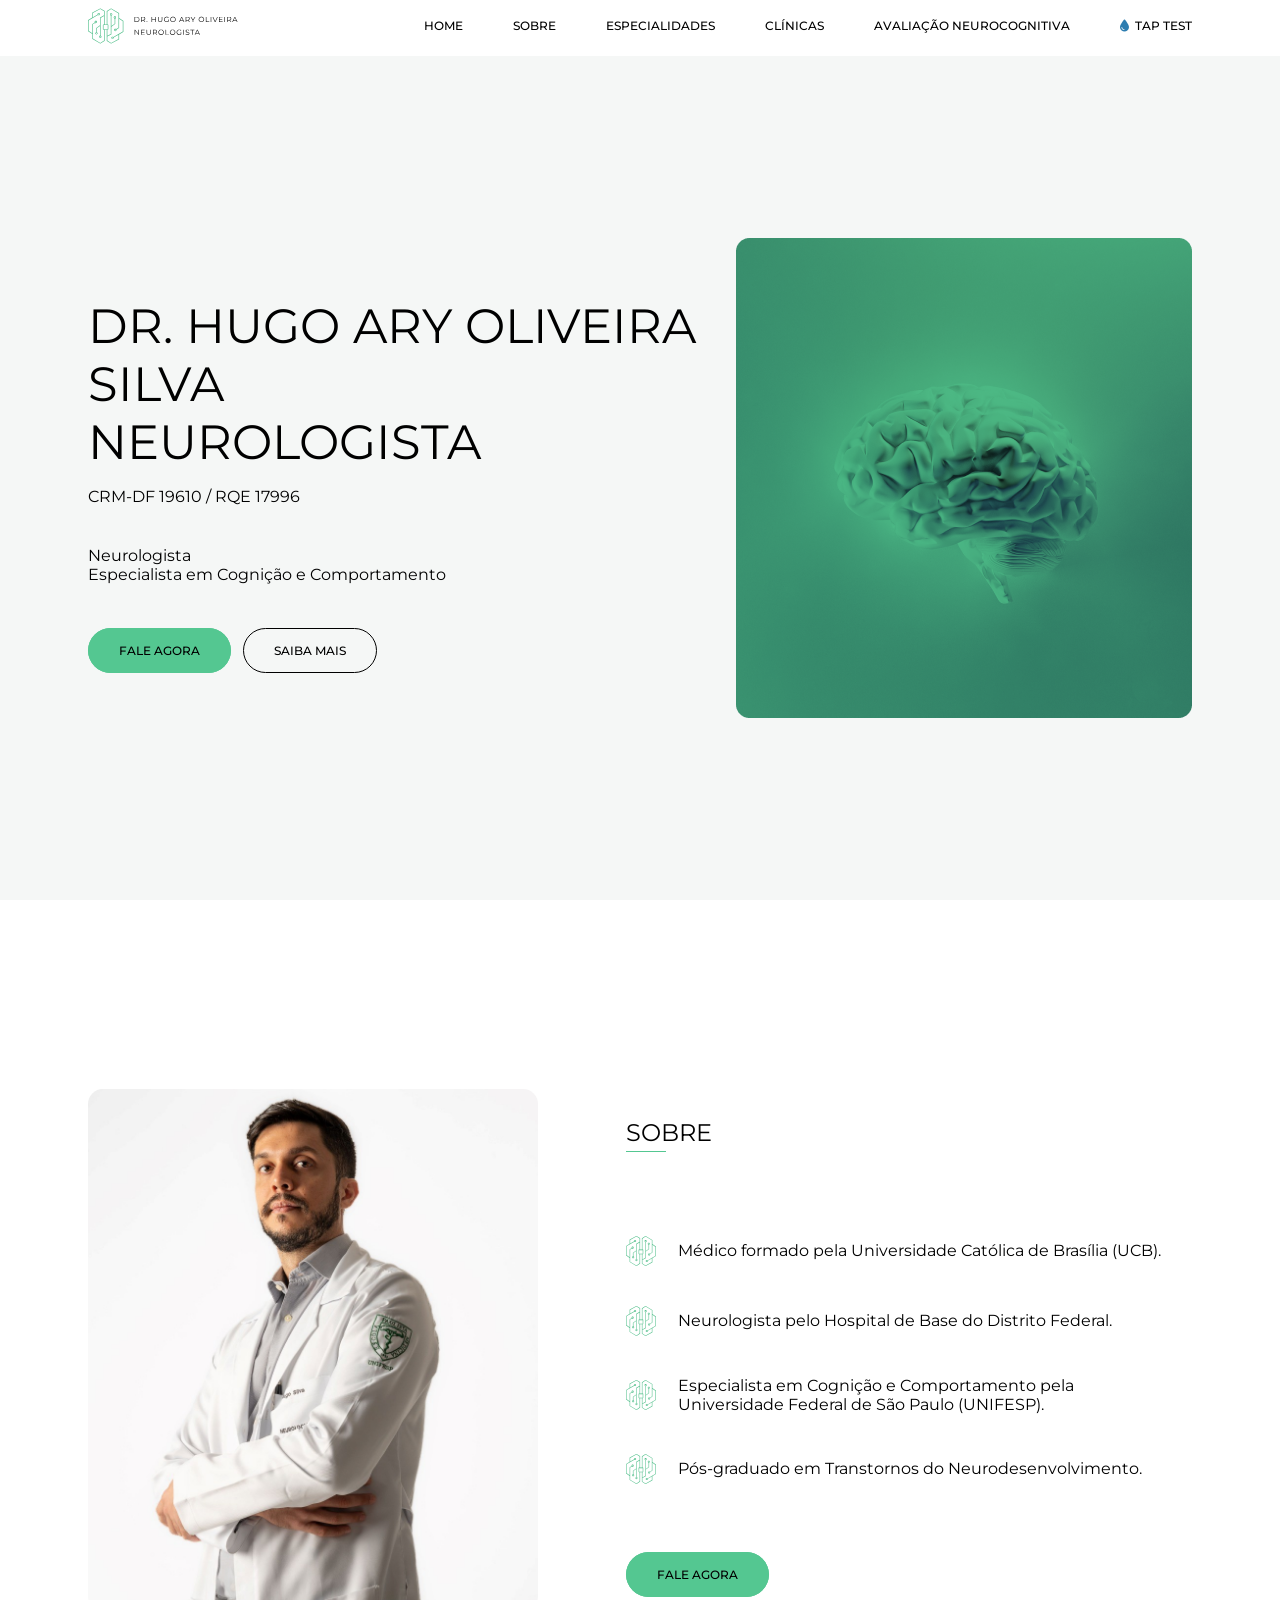
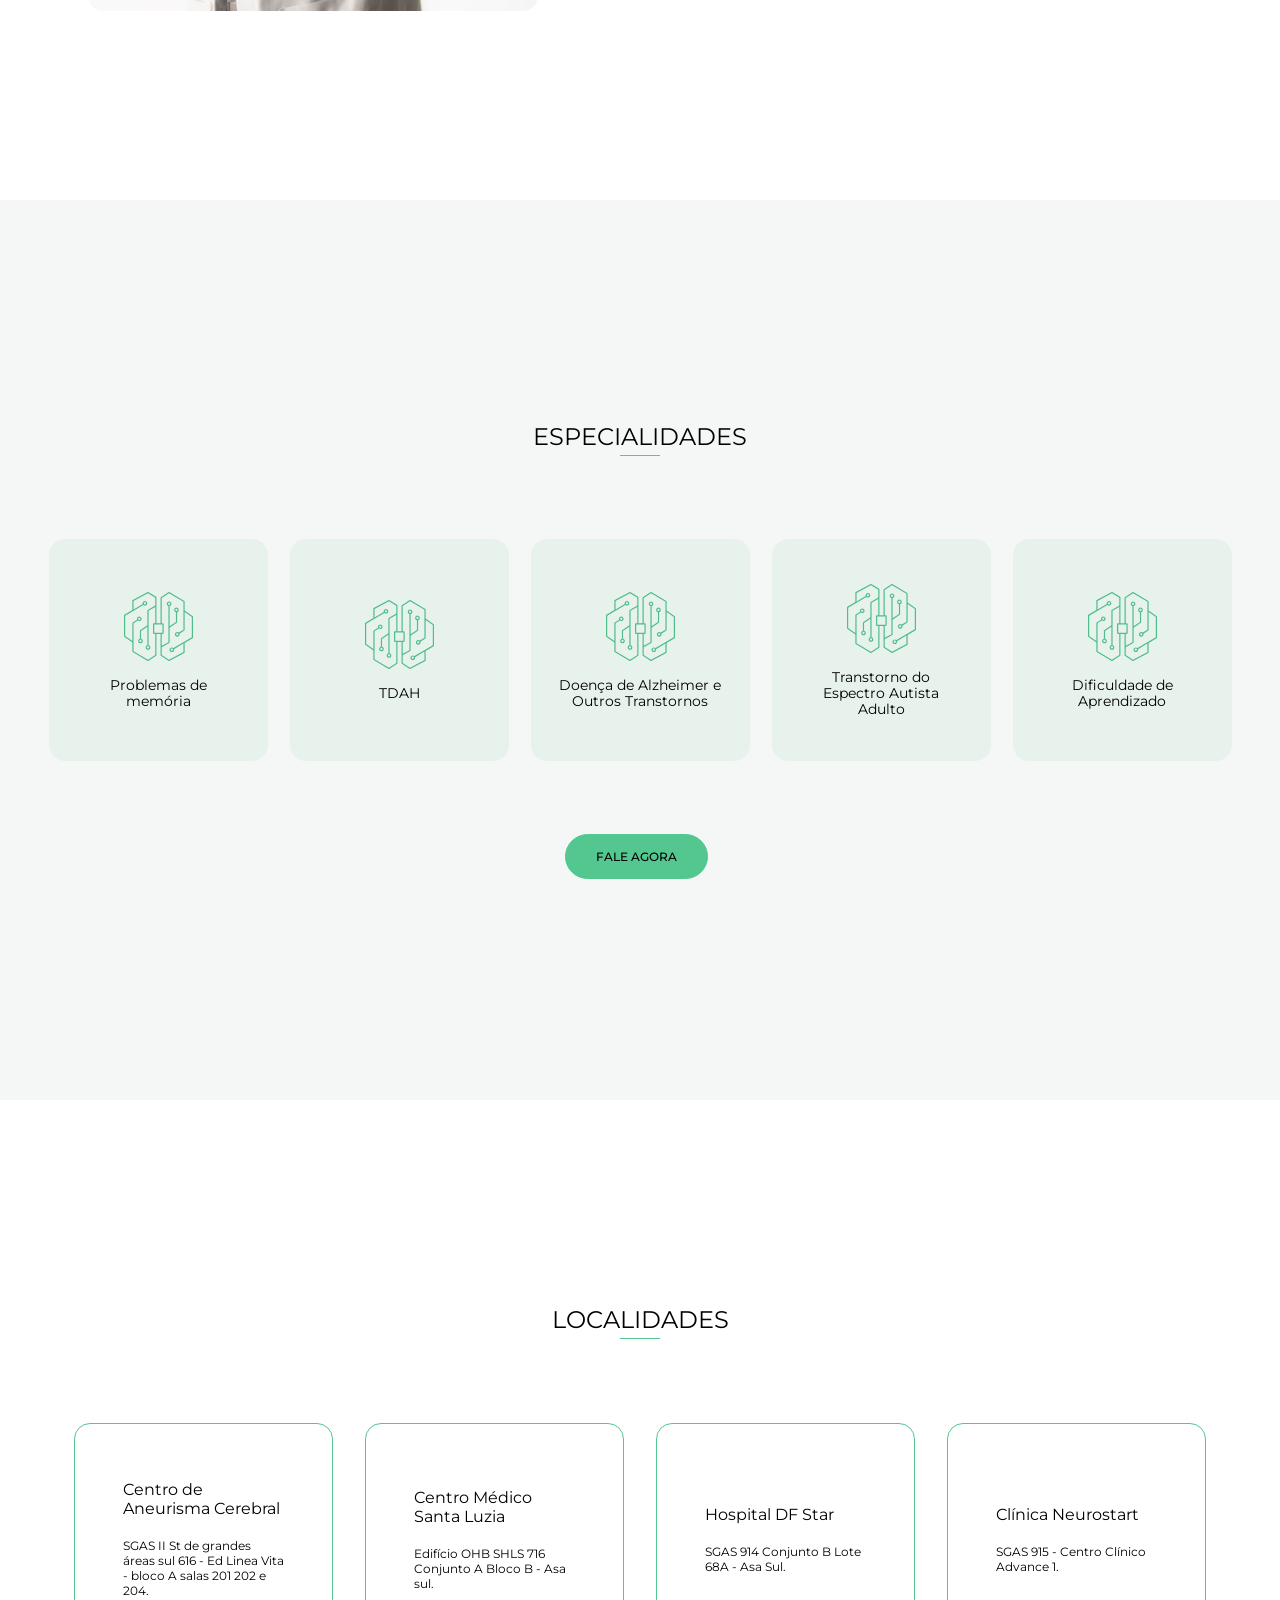
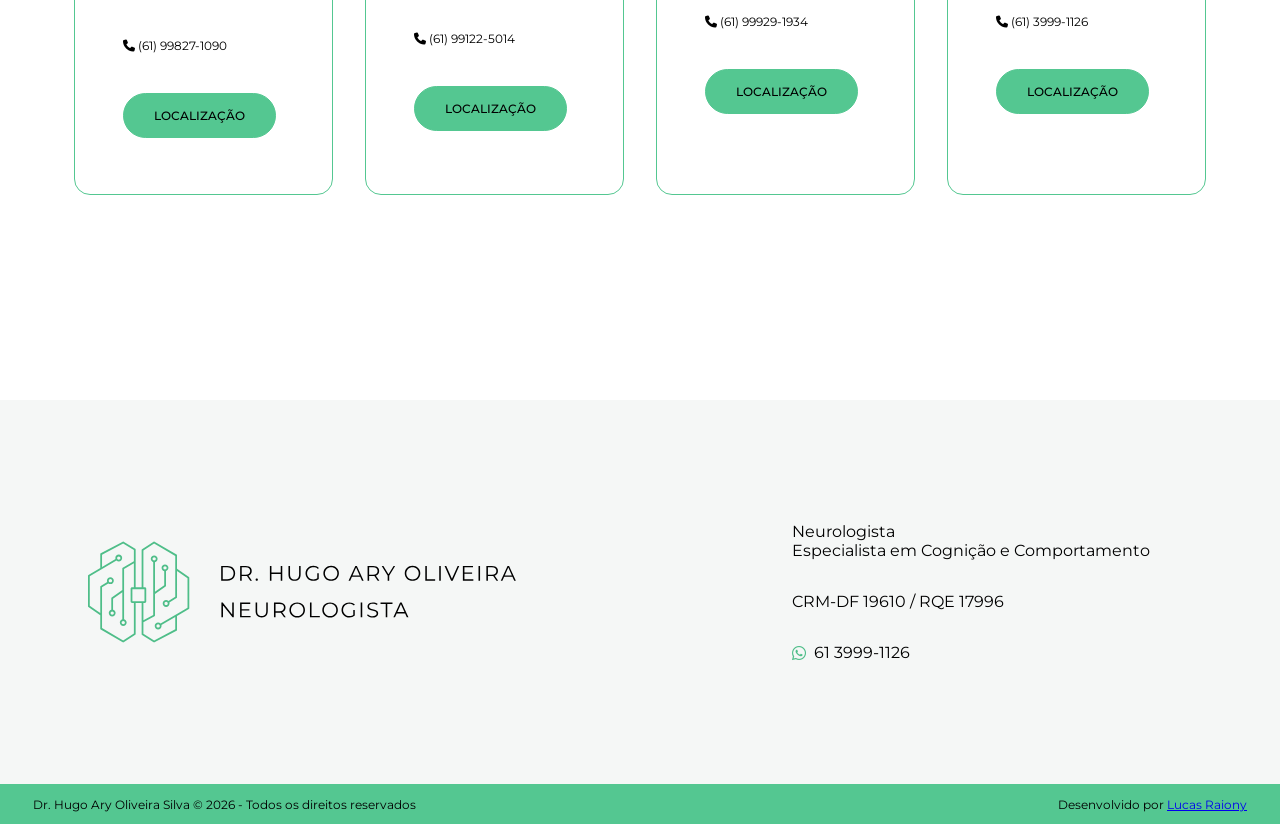
==== commit 27344b6e: "Padroniza o nome como "Dr. Hugo Ary Oliveira Silva" O site usava cinco grafias diferentes do mesmo n" ====
--- a/index.html
+++ b/index.html
@@ -3,9 +3,41 @@
   <head>
     <meta charset="UTF-8" />
     <meta name="viewport" content="width=device-width, initial-scale=1.0" />
-    <meta name="description" content="Dr. Hugo Ary Oliveira, neurologista em Brasília especialista em Cognição e Comportamento. Atua com problemas de memória, TDAH, Alzheimer, Autismo Adulto e Dificuldade de Aprendizado. CRM-DF 19610." />
+    <meta
+      name="description"
+      content="Neurologista em Brasília especialista em Cognição e Comportamento. Atendimento em problemas de memória, TDAH, Alzheimer e autismo adulto. CRM-DF 19610."
+    />
+    <meta name="author" content="Dr. Hugo Ary Oliveira Silva" />
+    <meta name="robots" content="index, follow, max-image-preview:large, max-snippet:-1" />
+    <meta name="theme-color" content="#2d7db0" />
+    <link rel="canonical" href="https://drhugoary.com.br/" />
+
+    <!-- Open Graph: define o cartão exibido ao compartilhar o link
+         (WhatsApp, Instagram, LinkedIn). -->
+    <meta property="og:type" content="website" />
+    <meta property="og:site_name" content="Dr. Hugo Ary Oliveira Silva — Neurologista" />
+    <meta property="og:locale" content="pt_BR" />
+    <meta property="og:url" content="https://drhugoary.com.br/" />
+    <meta property="og:title" content="Neurologista em Brasília | Dr. Hugo Ary Oliveira Silva" />
+    <meta
+      property="og:description"
+      content="Especialista em Cognição e Comportamento. Problemas de memória, TDAH, Alzheimer e autismo adulto. CRM-DF 19610 / RQE 17996."
+    />
+    <meta property="og:image" content="https://drhugoary.com.br/assets/img/og-image.png" />
+    <meta property="og:image:width" content="1200" />
+    <meta property="og:image:height" content="630" />
+    <meta property="og:image:alt" content="Dr. Hugo Ary Oliveira Silva, neurologista em Brasília" />
+    <meta name="twitter:card" content="summary_large_image" />
+    <meta name="twitter:title" content="Neurologista em Brasília | Dr. Hugo Ary Oliveira Silva" />
+    <meta
+      name="twitter:description"
+      content="Especialista em Cognição e Comportamento. Problemas de memória, TDAH, Alzheimer e autismo adulto."
+    />
+    <meta name="twitter:image" content="https://drhugoary.com.br/assets/img/og-image.png" />
+
     <link rel="stylesheet" href="./assets/css/style.css" />
     <link rel="icon" href="./assets/img/brain-vector.svg" />
+    <link rel="preconnect" href="https://cdnjs.cloudflare.com" crossorigin />
     <link
       rel="stylesheet"
       href="https://cdnjs.cloudflare.com/ajax/libs/font-awesome/6.4.0/css/all.min.css"
@@ -13,7 +45,7 @@
       crossorigin="anonymous"
       referrerpolicy="no-referrer"
     />
-    <title>Dr.Hugo Ary Oliveira</title>
+    <title>Neurologista em Brasília | Dr. Hugo Ary Oliveira Silva</title>
   </head>
   <body>
     <header class="l-header">
@@ -22,7 +54,7 @@
           <a href="#home" class="nav__logo">
             <img
               src="./assets/img/logo.svg"
-              alt="logomarca doutor hugo silva neurologista"
+              alt="Dr. Hugo Ary Oliveira Silva - Neurologista em Brasília"
               class="logo__img"
             />
           </a>
@@ -102,7 +134,7 @@
       <section class="home" id="home">
         <div class="home__data">
           <h1 class="home__title">
-            DR. HUGO ARY OLIVEIRA <br />
+            DR. HUGO ARY OLIVEIRA SILVA <br />
             NEUROLOGISTA
           </h1>
           <p class="home__subtitle">CRM-DF 19610 / RQE 17996</p>
@@ -120,7 +152,7 @@
         </div>
         <img
           src="./assets/img/brain-image.png"
-          alt="imagem de um cérebro"
+          alt="Ilustração de um cérebro humano"
           class="home__img"
         />
       </section>
@@ -128,7 +160,7 @@
       <section class="about" id="sobre">
         <img
           src="./assets/img/hugo.jpg"
-          alt="desenho de um cérebro"
+          alt="Dr. Hugo Ary Oliveira Silva, neurologista em Brasília"
           class="about__img"
         />
         <div class="about__data">
@@ -139,7 +171,7 @@
             <li class="about__item">
               <img
                 src="./assets/img/brain-vector.svg"
-                alt="ícone de cérebro"
+                alt=""
                 class="about__icon"
               />
               Médico formado pela Universidade Católica de Brasília (UCB).
@@ -147,7 +179,7 @@
             <li class="about__item">
               <img
                 src="./assets/img/brain-vector.svg"
-                alt="ícone de cérebro"
+                alt=""
                 class="about__icon"
               />
               Neurologista pelo Hospital de Base do Distrito Federal.
@@ -155,7 +187,7 @@
             <li class="about__item">
               <img
                 src="./assets/img/brain-vector.svg"
-                alt="ícone de cérebro"
+                alt=""
                 class="about__icon"
               />
               Especialista em Cognição e Comportamento pela Universidade Federal
@@ -164,7 +196,7 @@
             <li class="about__item">
               <img
                 src="./assets/img/brain-vector.svg"
-                alt="ícone de cérebro"
+                alt=""
                 class="about__icon"
               />
               Pós-graduado em Transtornos do Neurodesenvolvimento.
@@ -185,7 +217,7 @@
             <div class="services__card">
               <img
                 src="./assets/img/brain-vector.svg"
-                alt="icone de um cérebro"
+                alt=""
                 class="services__card__icon"
               />
               <p class="services__card__text">Problemas de memória</p>
@@ -193,7 +225,7 @@
             <div class="services__card">
               <img
                 src="./assets/img/brain-vector.svg"
-                alt="icone de um cérebro"
+                alt=""
                 class="services__card__icon"
               />
               <p class="services__card__text">TDAH</p>
@@ -201,7 +233,7 @@
             <div class="services__card">
               <img
                 src="./assets/img/brain-vector.svg"
-                alt="icone de um cérebro"
+                alt=""
                 class="services__card__icon"
               />
               <p class="services__card__text">
@@ -211,7 +243,7 @@
             <div class="services__card">
               <img
                 src="./assets/img/brain-vector.svg"
-                alt="icone de um cérebro"
+                alt=""
                 class="services__card__icon"
               />
               <p class="services__card__text">
@@ -221,7 +253,7 @@
             <div class="services__card">
               <img
                 src="./assets/img/brain-vector.svg"
-                alt="icone de um cérebro"
+                alt=""
                 class="services__card__icon"
               />
               <p class="services__card__text">Dificuldade de Aprendizado</p>
@@ -249,7 +281,7 @@
               salas 201 202 e 204.
             </p>
             <p class="local__card__text">
-                <i class="fa-solid fa-phone"></i> (61) 99827-1090
+                <i class="fa-solid fa-phone"></i> <a href="tel:+5561998271090" class="local__card__phone">(61) 99827-1090</a>
             </p>
             <a
               href="https://www.google.com/maps/place/Centro+de+Aneurisma+Cerebral/@-15.8399834,-47.9204441,15z/data=!4m2!3m1!1s0x0:0xaaf18d0923b8e174?sa=X&ved=2ahUKEwj5wNryz6eAAxVCK7kGHf7tD1wQ_BJ6BAhDEAA&ved=2ahUKEwj5wNryz6eAAxVCK7kGHf7tD1wQ_BJ6BAhLEAg"
@@ -265,7 +297,7 @@
               Edifício OHB SHLS 716 Conjunto A Bloco B - Asa sul.
             </p>
             <p class="local__card__text">
-                <i class="fa-solid fa-phone"></i> (61) 99122-5014
+                <i class="fa-solid fa-phone"></i> <a href="tel:+5561991225014" class="local__card__phone">(61) 99122-5014</a>
             </p>
             <a
               href="https://www.google.com/maps/place/Centro+M%C3%A9dico+Santa+Luzia:+Consultas,+Centro+M%C3%A9dico,+Multicl%C3%ADnica,+Cl%C3%ADnica+M%C3%A9dica,+Bras%C3%ADlia+DF/@-15.8258699,-47.9287773,15z/data=!4m6!3m5!1s0x935a31cbc9e81fdb:0x6384e252cd146530!8m2!3d-15.8258699!4d-47.9287773!16s%2Fg%2F11g0j6tjkg?entry=ttu"
@@ -281,7 +313,7 @@
               SGAS 914 Conjunto B Lote 68A - Asa Sul.
             </p>
             <p class="local__card__text">
-                <i class="fa-solid fa-phone"></i> (61) 99929-1934
+                <i class="fa-solid fa-phone"></i> <a href="tel:+5561999291934" class="local__card__phone">(61) 99929-1934</a>
             </p>
             <a
               href="https://www.google.com/maps/search/?api=1&query=Hospital+DF+Star+Brasilia"
@@ -297,7 +329,7 @@
               SGAS 915 - Centro Clínico Advance 1.
             </p>
             <p class="local__card__text">
-                <i class="fa-solid fa-phone"></i> (61) 3999-1126
+                <i class="fa-solid fa-phone"></i> <a href="tel:+556139991126" class="local__card__phone">(61) 3999-1126</a>
             </p>
             <a
               href="https://www.google.com/maps/search/?api=1&query=Neurostart+Brasilia"
@@ -315,7 +347,7 @@
       <div class="footer__data">
         <img
           src="./assets/img/logo.svg"
-          alt="logomarca doutor hugo silva neurologista"
+          alt="Dr. Hugo Ary Oliveira Silva - Neurologista em Brasília"
           class="footer__logo"
         />
         <div class="footer__info">
@@ -331,7 +363,7 @@
         </div>
       </div>
       <div class="footer__rights">
-        <p>Dr.Hugo Ary Oliveira © 2026 - Todos os direitos reservados</p>
+        <p>Dr. Hugo Ary Oliveira Silva © 2026 - Todos os direitos reservados</p>
         <p>
           Desenvolvido por
           <a
@@ -342,6 +374,113 @@
         </p>
       </div>
     </footer>
+    <!-- Dados estruturados: descrevem o médico e os consultórios em formato
+         legível por máquina. É o que alimenta o painel de conhecimento e o
+         pacote local (mapa) do Google. -->
+    <script type="application/ld+json">
+      {
+        "@context": "https://schema.org",
+        "@graph": [
+          {
+            "@type": "WebSite",
+            "@id": "https://drhugoary.com.br/#website",
+            "url": "https://drhugoary.com.br/",
+            "name": "Dr. Hugo Ary Oliveira Silva — Neurologista",
+            "inLanguage": "pt-BR",
+            "publisher": { "@id": "https://drhugoary.com.br/#medico" }
+          },
+          {
+            "@type": "Physician",
+            "@id": "https://drhugoary.com.br/#medico",
+            "name": "Dr. Hugo Ary Oliveira Silva",
+            "givenName": "Hugo Ary",
+            "familyName": "Oliveira Silva",
+            "honorificPrefix": "Dr.",
+            "alternateName": [
+              "Dr. Hugo Ary Oliveira",
+              "Hugo Ary Oliveira Silva",
+              "Hugo Ary Oliveira"
+            ],
+            "url": "https://drhugoary.com.br/",
+            "image": "https://drhugoary.com.br/assets/img/hugo.jpg",
+            "logo": "https://drhugoary.com.br/assets/img/logo.svg",
+            "description": "Neurologista em Brasília, especialista em Cognição e Comportamento. Atendimento em problemas de memória, TDAH, doença de Alzheimer, transtorno do espectro autista adulto e dificuldade de aprendizado.",
+            "medicalSpecialty": "Neurologic",
+            "telephone": "+556139991126",
+            "areaServed": {
+              "@type": "AdministrativeArea",
+              "name": "Distrito Federal, Brasil"
+            },
+            "identifier": [
+              { "@type": "PropertyValue", "name": "CRM-DF", "value": "19610" },
+              { "@type": "PropertyValue", "name": "RQE", "value": "17996" }
+            ],
+            "alumniOf": [
+              { "@type": "CollegeOrUniversity", "name": "Universidade Católica de Brasília (UCB)" },
+              { "@type": "CollegeOrUniversity", "name": "Universidade Federal de São Paulo (UNIFESP)" }
+            ],
+            "knowsLanguage": "pt-BR",
+            "availableService": [
+              { "@type": "MedicalTherapy", "name": "Problemas de memória" },
+              { "@type": "MedicalTherapy", "name": "TDAH" },
+              { "@type": "MedicalTherapy", "name": "Doença de Alzheimer e outros transtornos" },
+              { "@type": "MedicalTherapy", "name": "Transtorno do Espectro Autista adulto" },
+              { "@type": "MedicalTherapy", "name": "Dificuldade de aprendizado" }
+            ],
+            "hasPOS": [
+              {
+                "@type": "MedicalClinic",
+                "name": "Centro de Aneurisma Cerebral",
+                "telephone": "+5561998271090",
+                "address": {
+                  "@type": "PostalAddress",
+                  "streetAddress": "SGAS II, Setor de Grandes Áreas Sul 616, Ed. Linea Vita, Bloco A, salas 201, 202 e 204",
+                  "addressLocality": "Brasília",
+                  "addressRegion": "DF",
+                  "addressCountry": "BR"
+                }
+              },
+              {
+                "@type": "MedicalClinic",
+                "name": "Centro Médico Santa Luzia",
+                "telephone": "+5561991225014",
+                "address": {
+                  "@type": "PostalAddress",
+                  "streetAddress": "Edifício OHB, SHLS 716, Conjunto A, Bloco B, Asa Sul",
+                  "addressLocality": "Brasília",
+                  "addressRegion": "DF",
+                  "addressCountry": "BR"
+                }
+              },
+              {
+                "@type": "MedicalClinic",
+                "name": "Hospital DF Star",
+                "telephone": "+5561999291934",
+                "address": {
+                  "@type": "PostalAddress",
+                  "streetAddress": "SGAS 914, Conjunto B, Lote 68A, Asa Sul",
+                  "addressLocality": "Brasília",
+                  "addressRegion": "DF",
+                  "addressCountry": "BR"
+                }
+              },
+              {
+                "@type": "MedicalClinic",
+                "name": "Clínica Neurostart",
+                "telephone": "+556139991126",
+                "address": {
+                  "@type": "PostalAddress",
+                  "streetAddress": "SGAS 915, Centro Clínico Advance 1",
+                  "addressLocality": "Brasília",
+                  "addressRegion": "DF",
+                  "addressCountry": "BR"
+                }
+              }
+            ]
+          }
+        ]
+      }
+    </script>
     <script src="./assets/js/script.js"></script>
   </body>
 </html>
--- a/assets/css/style.css
+++ b/assets/css/style.css
@@ -260,6 +260,16 @@
   font-size: var(--small-font-size);
   margin-bottom: 40px;
 }
+/* Telefone é link tel: (discagem em 1 toque no celular), mas mantém a
+   aparência do texto do cartão. */
+.local__card__phone {
+  color: inherit;
+  text-decoration: none;
+}
+.local__card__phone:hover,
+.local__card__phone:focus-visible {
+  text-decoration: underline;
+}
 .footer__data {
   width: 100%;
   height: 384px;
@@ -413,7 +423,8 @@
     align-items: center;
   }
   .about__info {
-    width: 500px;
+    width: 100%;
+    max-width: 500px;
   }
   .about__item {
     width: 100%;
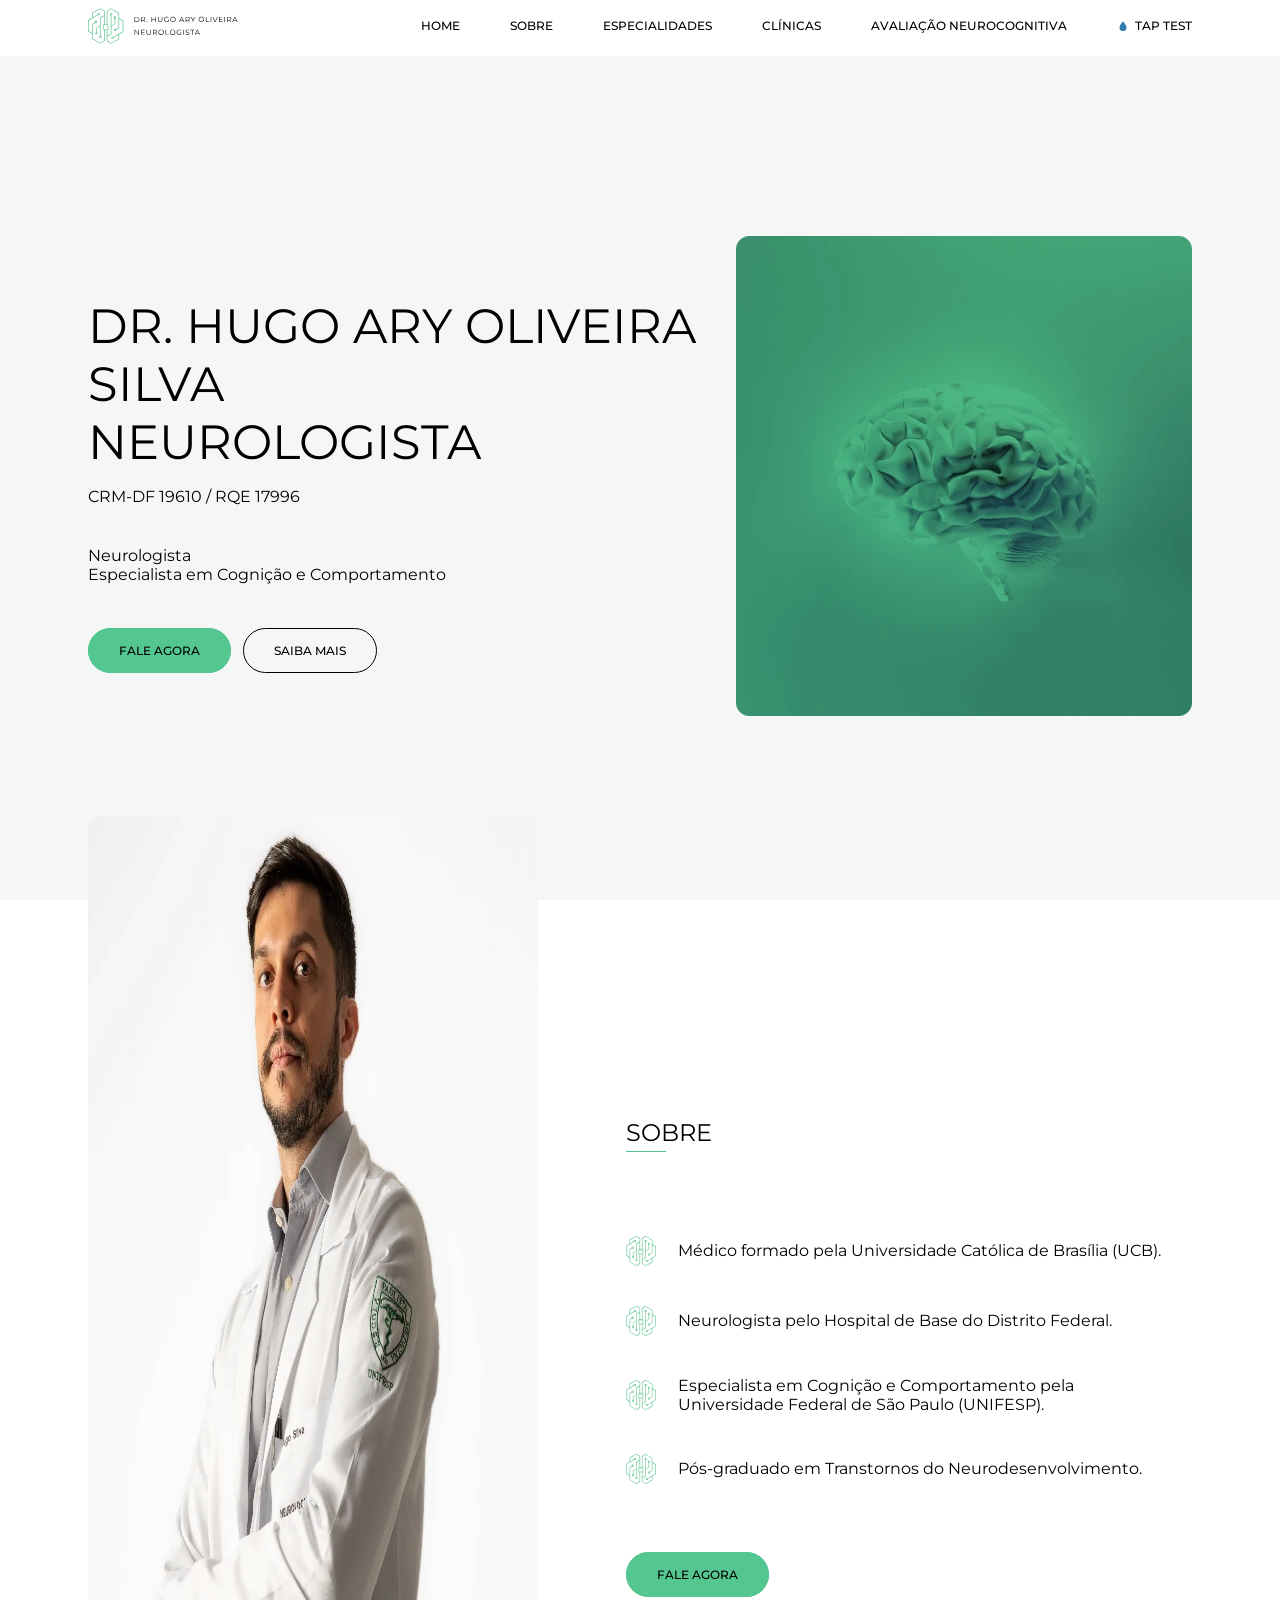
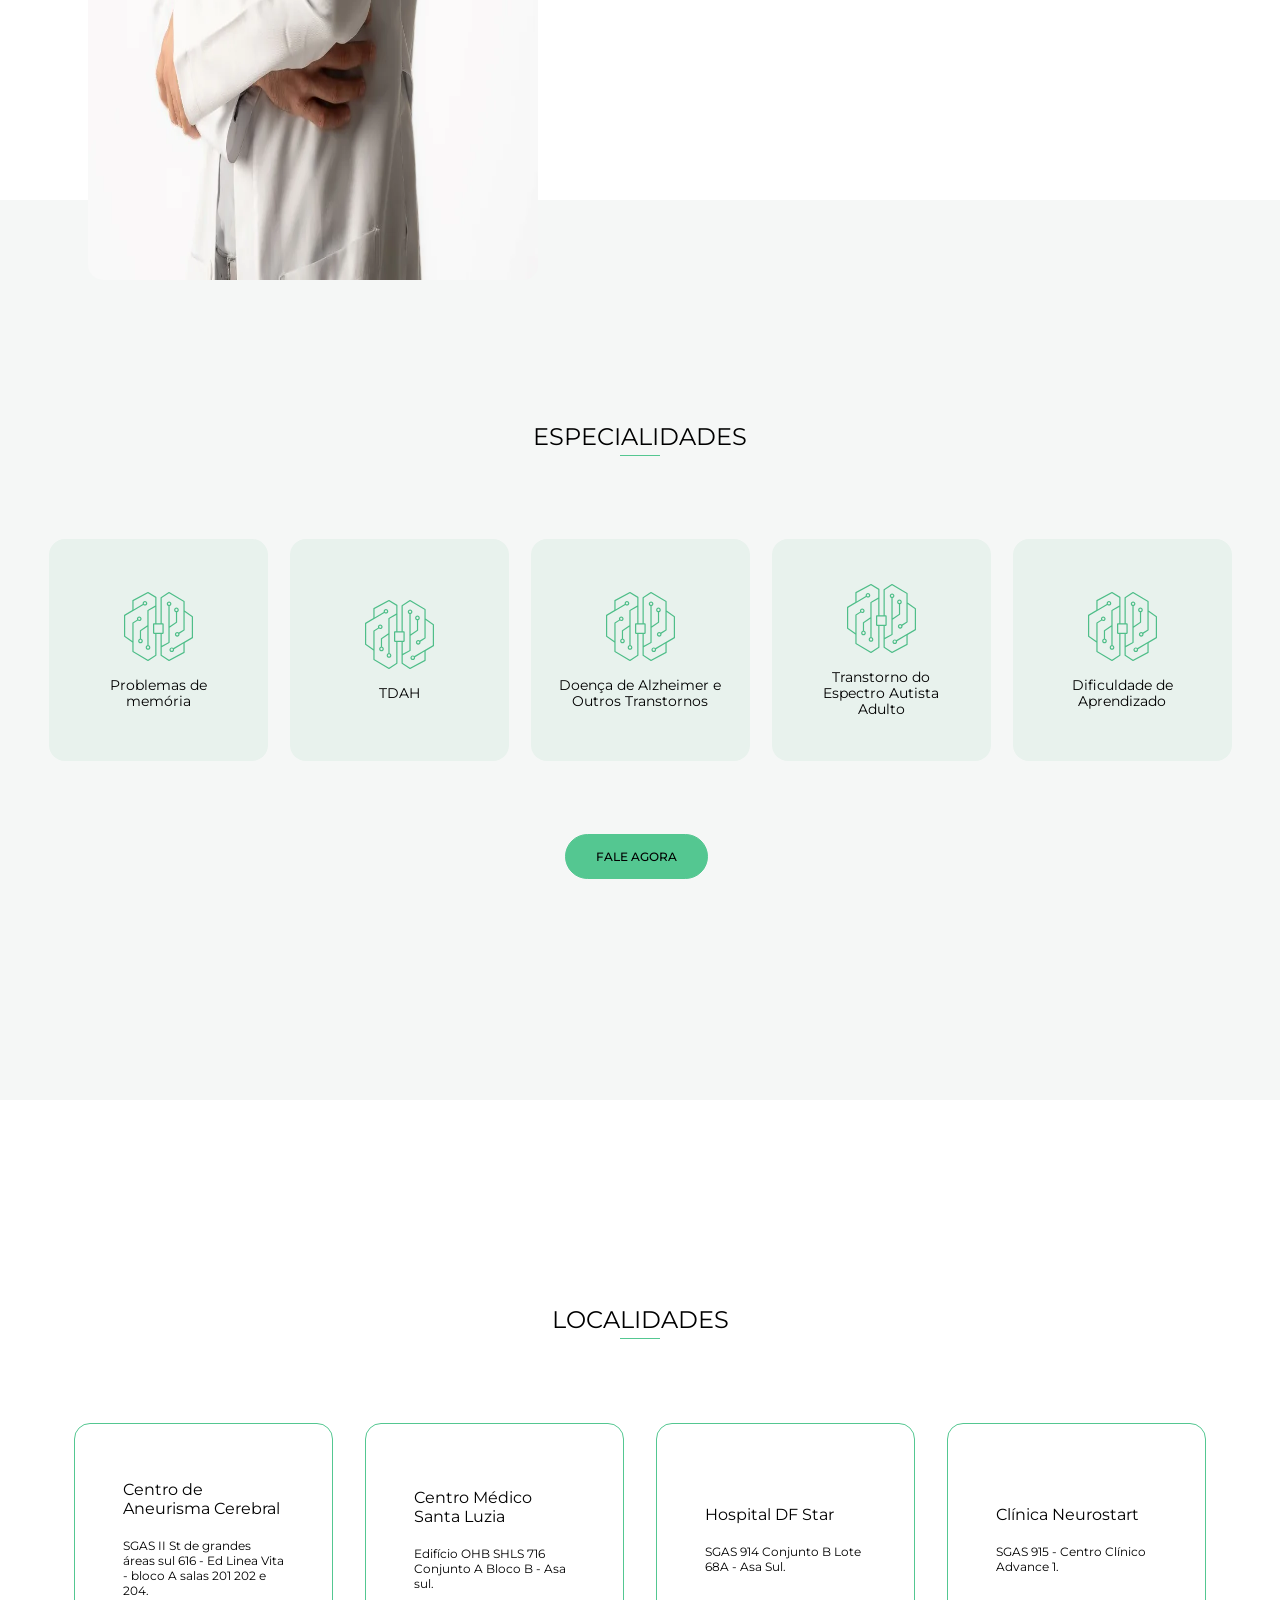
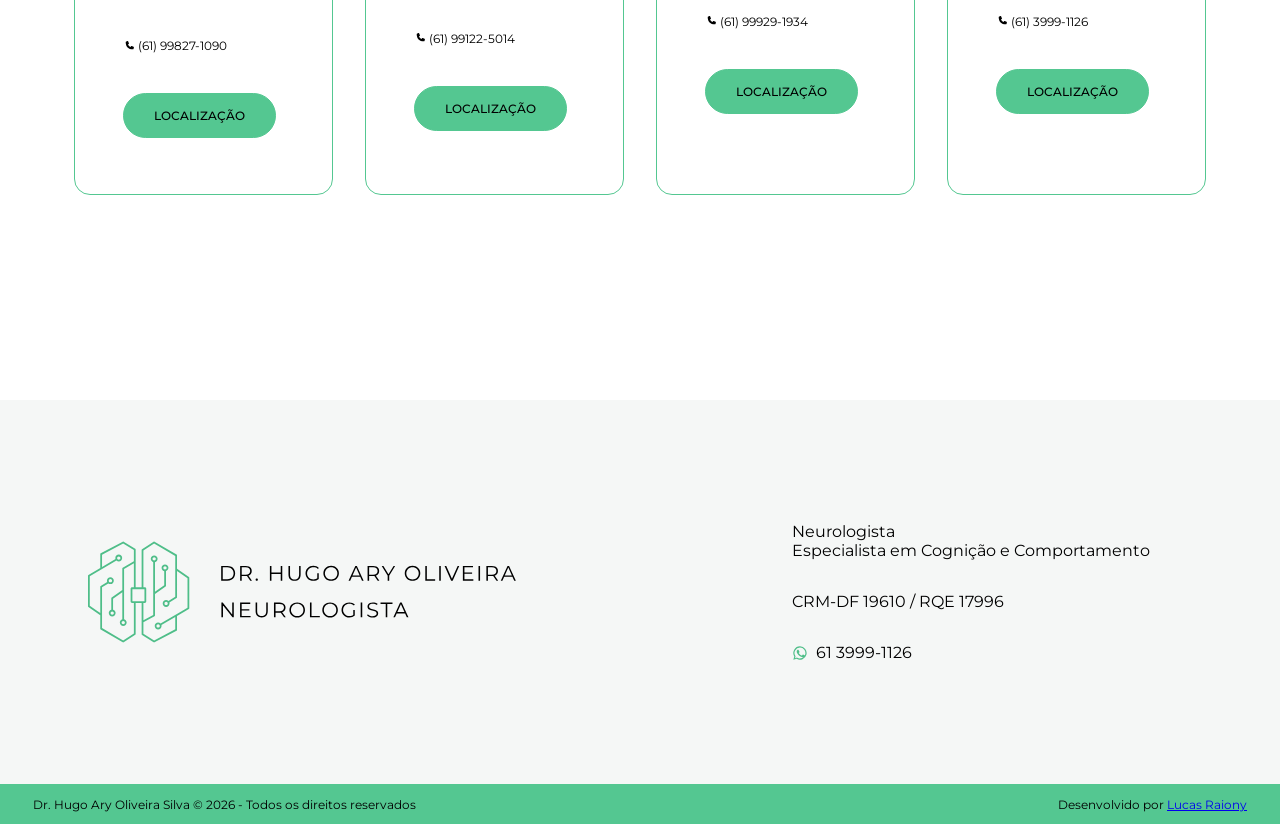
==== commit 14072e34: "Melhora performance, dados estruturados e metadados das subpáginas Performance (Core Web Vitals): - " ====
--- a/index.html
+++ b/index.html
@@ -35,17 +35,19 @@
     />
     <meta name="twitter:image" content="https://drhugoary.com.br/assets/img/og-image.png" />
 
+    <title>Neurologista em Brasília | Dr. Hugo Ary Oliveira Silva</title>
+
+    <!-- Fontes: preconnect + link direto (em vez de @import no CSS) encurta a
+         cadeia de requisições antes da primeira pintura. -->
+    <link rel="preconnect" href="https://fonts.googleapis.com" />
+    <link rel="preconnect" href="https://fonts.gstatic.com" crossorigin />
+    <link
+      rel="stylesheet"
+      href="https://fonts.googleapis.com/css2?family=Montserrat:wght@400;500&family=Poppins:wght@400;500&display=swap"
+    />
     <link rel="stylesheet" href="./assets/css/style.css" />
     <link rel="icon" href="./assets/img/brain-vector.svg" />
-    <link rel="preconnect" href="https://cdnjs.cloudflare.com" crossorigin />
-    <link
-      rel="stylesheet"
-      href="https://cdnjs.cloudflare.com/ajax/libs/font-awesome/6.4.0/css/all.min.css"
-      integrity="sha512-iecdLmaskl7CVkqkXNQ/ZH/XLlvWZOJyj7Yy7tcenmpD1ypASozpmT/E0iPtmFIB46ZmdtAc9eNBvH0H/ZpiBw=="
-      crossorigin="anonymous"
-      referrerpolicy="no-referrer"
-    />
-    <title>Neurologista em Brasília | Dr. Hugo Ary Oliveira Silva</title>
+    <link rel="apple-touch-icon" href="./assets/img/brain-vector.svg" />
   </head>
   <body>
     <header class="l-header">
@@ -84,7 +86,7 @@
             </li>
             <li class="nav__item">
               <a href="./tap-test.html" class="nav__link">
-                <i class="fa-solid fa-droplet" style="margin-right:6px;color:#2d7db0;"></i>TAP TEST
+                <svg class="svg-icon svg-icon--nav" viewBox="0 0 24 24" aria-hidden="true" focusable="false"><path d="M12 2.5c-3.6 5-7 8.6-7 12.5a7 7 0 0 0 14 0c0-3.9-3.4-7.5-7-12.5z"/></svg>TAP TEST
               </a>
               <span class="nav__line"></span>
             </li>
@@ -122,7 +124,7 @@
           </li>
           <li onclick="chooseSection()" class="nav__item">
             <a href="./tap-test.html" class="nav__link">
-              <i class="fa-solid fa-droplet" style="margin-right:6px;color:#2d7db0;"></i>TAP TEST
+              <svg class="svg-icon svg-icon--nav" viewBox="0 0 24 24" aria-hidden="true" focusable="false"><path d="M12 2.5c-3.6 5-7 8.6-7 12.5a7 7 0 0 0 14 0c0-3.9-3.4-7.5-7-12.5z"/></svg>TAP TEST
             </a>
             <span class="nav__line"></span>
           </li>
@@ -150,19 +152,35 @@
           >
           <a href="#sobre" class="btn btn--transparent"> SAIBA MAIS </a>
         </div>
-        <img
-          src="./assets/img/brain-image.png"
-          alt="Ilustração de um cérebro humano"
-          class="home__img"
-        />
+        <!-- Maior elemento visível no desktop (LCP): WebP com PNG de reserva,
+             dimensões declaradas (evita layout shift) e prioridade alta. -->
+        <picture>
+          <source srcset="./assets/img/brain-image.webp" type="image/webp" />
+          <img
+            src="./assets/img/brain-image.png"
+            alt="Ilustração de um cérebro humano"
+            class="home__img"
+            width="456"
+            height="480"
+            fetchpriority="high"
+            decoding="async"
+          />
+        </picture>
       </section>
 
       <section class="about" id="sobre">
-        <img
-          src="./assets/img/hugo.jpg"
-          alt="Dr. Hugo Ary Oliveira Silva, neurologista em Brasília"
-          class="about__img"
-        />
+        <picture>
+          <source srcset="./assets/img/hugo.webp" type="image/webp" />
+          <img
+            src="./assets/img/hugo.jpg"
+            alt="Dr. Hugo Ary Oliveira Silva, neurologista em Brasília"
+            class="about__img"
+            width="918"
+            height="1064"
+            loading="lazy"
+            decoding="async"
+          />
+        </picture>
         <div class="about__data">
           <h2 class="about__title">SOBRE</h2>
           <span class="line__title"></span>
@@ -281,7 +299,7 @@
               salas 201 202 e 204.
             </p>
             <p class="local__card__text">
-                <i class="fa-solid fa-phone"></i> <a href="tel:+5561998271090" class="local__card__phone">(61) 99827-1090</a>
+                <svg class="svg-icon" viewBox="0 0 24 24" aria-hidden="true" focusable="false"><path d="M6.6 2.8 9 2.2c.6-.1 1.2.2 1.4.8l1.4 3.3c.2.5.1 1.1-.3 1.5L9.9 9.2a12 12 0 0 0 4.9 4.9l1.4-1.6c.4-.4 1-.5 1.5-.3l3.3 1.4c.6.2.9.8.8 1.4l-.6 2.4c-.2.7-.8 1.2-1.5 1.2C10.9 18.6 5.4 13.1 5.4 4.3c0-.7.5-1.3 1.2-1.5z"/></svg> <a href="tel:+5561998271090" class="local__card__phone">(61) 99827-1090</a>
             </p>
             <a
               href="https://www.google.com/maps/place/Centro+de+Aneurisma+Cerebral/@-15.8399834,-47.9204441,15z/data=!4m2!3m1!1s0x0:0xaaf18d0923b8e174?sa=X&ved=2ahUKEwj5wNryz6eAAxVCK7kGHf7tD1wQ_BJ6BAhDEAA&ved=2ahUKEwj5wNryz6eAAxVCK7kGHf7tD1wQ_BJ6BAhLEAg"
@@ -297,7 +315,7 @@
               Edifício OHB SHLS 716 Conjunto A Bloco B - Asa sul.
             </p>
             <p class="local__card__text">
-                <i class="fa-solid fa-phone"></i> <a href="tel:+5561991225014" class="local__card__phone">(61) 99122-5014</a>
+                <svg class="svg-icon" viewBox="0 0 24 24" aria-hidden="true" focusable="false"><path d="M6.6 2.8 9 2.2c.6-.1 1.2.2 1.4.8l1.4 3.3c.2.5.1 1.1-.3 1.5L9.9 9.2a12 12 0 0 0 4.9 4.9l1.4-1.6c.4-.4 1-.5 1.5-.3l3.3 1.4c.6.2.9.8.8 1.4l-.6 2.4c-.2.7-.8 1.2-1.5 1.2C10.9 18.6 5.4 13.1 5.4 4.3c0-.7.5-1.3 1.2-1.5z"/></svg> <a href="tel:+5561991225014" class="local__card__phone">(61) 99122-5014</a>
             </p>
             <a
               href="https://www.google.com/maps/place/Centro+M%C3%A9dico+Santa+Luzia:+Consultas,+Centro+M%C3%A9dico,+Multicl%C3%ADnica,+Cl%C3%ADnica+M%C3%A9dica,+Bras%C3%ADlia+DF/@-15.8258699,-47.9287773,15z/data=!4m6!3m5!1s0x935a31cbc9e81fdb:0x6384e252cd146530!8m2!3d-15.8258699!4d-47.9287773!16s%2Fg%2F11g0j6tjkg?entry=ttu"
@@ -313,7 +331,7 @@
               SGAS 914 Conjunto B Lote 68A - Asa Sul.
             </p>
             <p class="local__card__text">
-                <i class="fa-solid fa-phone"></i> <a href="tel:+5561999291934" class="local__card__phone">(61) 99929-1934</a>
+                <svg class="svg-icon" viewBox="0 0 24 24" aria-hidden="true" focusable="false"><path d="M6.6 2.8 9 2.2c.6-.1 1.2.2 1.4.8l1.4 3.3c.2.5.1 1.1-.3 1.5L9.9 9.2a12 12 0 0 0 4.9 4.9l1.4-1.6c.4-.4 1-.5 1.5-.3l3.3 1.4c.6.2.9.8.8 1.4l-.6 2.4c-.2.7-.8 1.2-1.5 1.2C10.9 18.6 5.4 13.1 5.4 4.3c0-.7.5-1.3 1.2-1.5z"/></svg> <a href="tel:+5561999291934" class="local__card__phone">(61) 99929-1934</a>
             </p>
             <a
               href="https://www.google.com/maps/search/?api=1&query=Hospital+DF+Star+Brasilia"
@@ -329,7 +347,7 @@
               SGAS 915 - Centro Clínico Advance 1.
             </p>
             <p class="local__card__text">
-                <i class="fa-solid fa-phone"></i> <a href="tel:+556139991126" class="local__card__phone">(61) 3999-1126</a>
+                <svg class="svg-icon" viewBox="0 0 24 24" aria-hidden="true" focusable="false"><path d="M6.6 2.8 9 2.2c.6-.1 1.2.2 1.4.8l1.4 3.3c.2.5.1 1.1-.3 1.5L9.9 9.2a12 12 0 0 0 4.9 4.9l1.4-1.6c.4-.4 1-.5 1.5-.3l3.3 1.4c.6.2.9.8.8 1.4l-.6 2.4c-.2.7-.8 1.2-1.5 1.2C10.9 18.6 5.4 13.1 5.4 4.3c0-.7.5-1.3 1.2-1.5z"/></svg> <a href="tel:+556139991126" class="local__card__phone">(61) 3999-1126</a>
             </p>
             <a
               href="https://www.google.com/maps/search/?api=1&query=Neurostart+Brasilia"
@@ -357,8 +375,7 @@
           </p>
           <p class="footer__text">CRM-DF 19610 / RQE 17996</p>
           <p class="footer__phone">
-            <i class="fa-brands fa-whatsapp" style="color: #4fbe89"></i>61
-            3999-1126
+            <svg class="svg-icon svg-icon--whatsapp" viewBox="0 0 24 24" aria-hidden="true" focusable="false"><path d="M12 2a10 10 0 0 0-8.6 15.1L2 22l5-1.3A10 10 0 1 0 12 2zm0 1.8a8.2 8.2 0 1 1-4.2 15.3l-.3-.2-3 .8.8-2.9-.2-.3A8.2 8.2 0 0 1 12 3.8zM8.9 7.2c-.2 0-.5 0-.8.3-.3.3-1 1-1 2.5s1.1 2.9 1.2 3.1c.2.2 2.1 3.3 5.2 4.5 2.6 1 3.1.8 3.6.8.6-.1 1.8-.7 2-1.4.3-.7.3-1.3.2-1.4l-.6-.3-2-1c-.3-.1-.5-.2-.7.2l-.9 1.2c-.2.2-.4.2-.7.1-.3-.2-1.3-.5-2.4-1.5-.9-.8-1.5-1.8-1.7-2.1-.2-.3 0-.5.1-.6l.5-.5.3-.5c.1-.2 0-.4 0-.5L9.8 7.6c-.2-.5-.5-.4-.7-.4h-.2z"/></svg><span>61 3999-1126</span>
           </p>
         </div>
       </div>
@@ -420,12 +437,25 @@
               { "@type": "CollegeOrUniversity", "name": "Universidade Federal de São Paulo (UNIFESP)" }
             ],
             "knowsLanguage": "pt-BR",
+            "knowsAbout": [
+              { "@type": "MedicalCondition", "name": "Problemas de memória" },
+              { "@type": "MedicalCondition", "name": "Transtorno do Déficit de Atenção com Hiperatividade (TDAH)" },
+              { "@type": "MedicalCondition", "name": "Doença de Alzheimer e outras demências" },
+              { "@type": "MedicalCondition", "name": "Transtorno do Espectro Autista em adultos" },
+              { "@type": "MedicalCondition", "name": "Dificuldade de aprendizado" },
+              { "@type": "MedicalCondition", "name": "Hidrocefalia de pressão normal" }
+            ],
             "availableService": [
-              { "@type": "MedicalTherapy", "name": "Problemas de memória" },
-              { "@type": "MedicalTherapy", "name": "TDAH" },
-              { "@type": "MedicalTherapy", "name": "Doença de Alzheimer e outros transtornos" },
-              { "@type": "MedicalTherapy", "name": "Transtorno do Espectro Autista adulto" },
-              { "@type": "MedicalTherapy", "name": "Dificuldade de aprendizado" }
+              {
+                "@type": "MedicalProcedure",
+                "name": "Avaliação neurocognitiva",
+                "url": "https://drhugoary.com.br/avaliacao-neurocognitiva.html"
+              },
+              {
+                "@type": "MedicalProcedure",
+                "name": "TAP TEST (teste de punção lombar de alívio)",
+                "url": "https://drhugoary.com.br/tap-test.html"
+              }
             ],
             "hasPOS": [
               {
--- a/assets/css/style.css
+++ b/assets/css/style.css
@@ -1,4 +1,23 @@
-@import url("https://fonts.googleapis.com/css2?family=Montserrat:wght@400;500&family=Poppins:wght@400;500&display=swap");
+/* As fontes (Montserrat/Poppins) são carregadas por <link> no <head> do
+   HTML, com preconnect, em vez de @import aqui: evita a cadeia
+   CSS -> Google Fonts que atrasa a primeira renderização. */
+
+/* Ícones inline em SVG (substituem o Font Awesome, que baixava a biblioteca
+   inteira para três ícones). */
+.svg-icon {
+  width: 1em;
+  height: 1em;
+  fill: currentColor;
+  vertical-align: -0.125em;
+  flex-shrink: 0;
+}
+.svg-icon--nav {
+  margin-right: 6px;
+  color: #2d7db0;
+}
+.svg-icon--whatsapp {
+  color: #4fbe89;
+}
 
 .mb__menu,
 .nav {
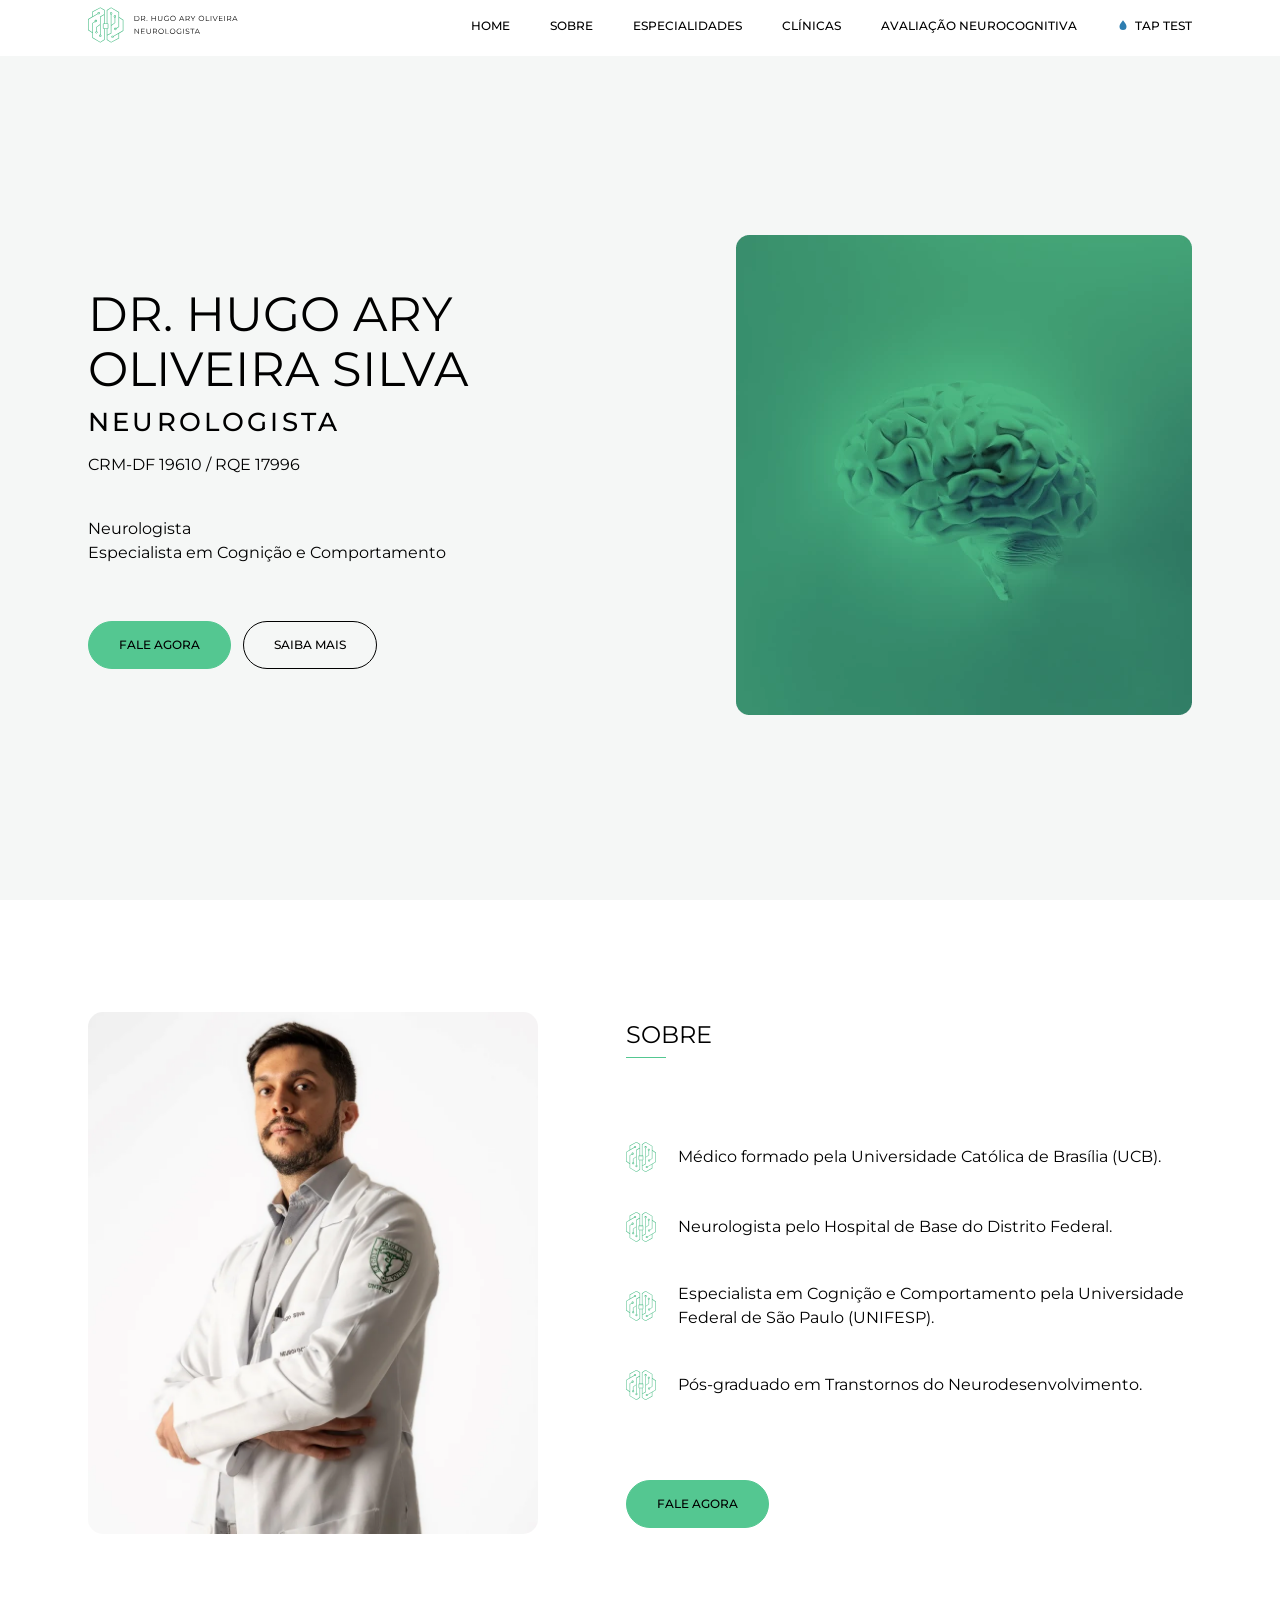
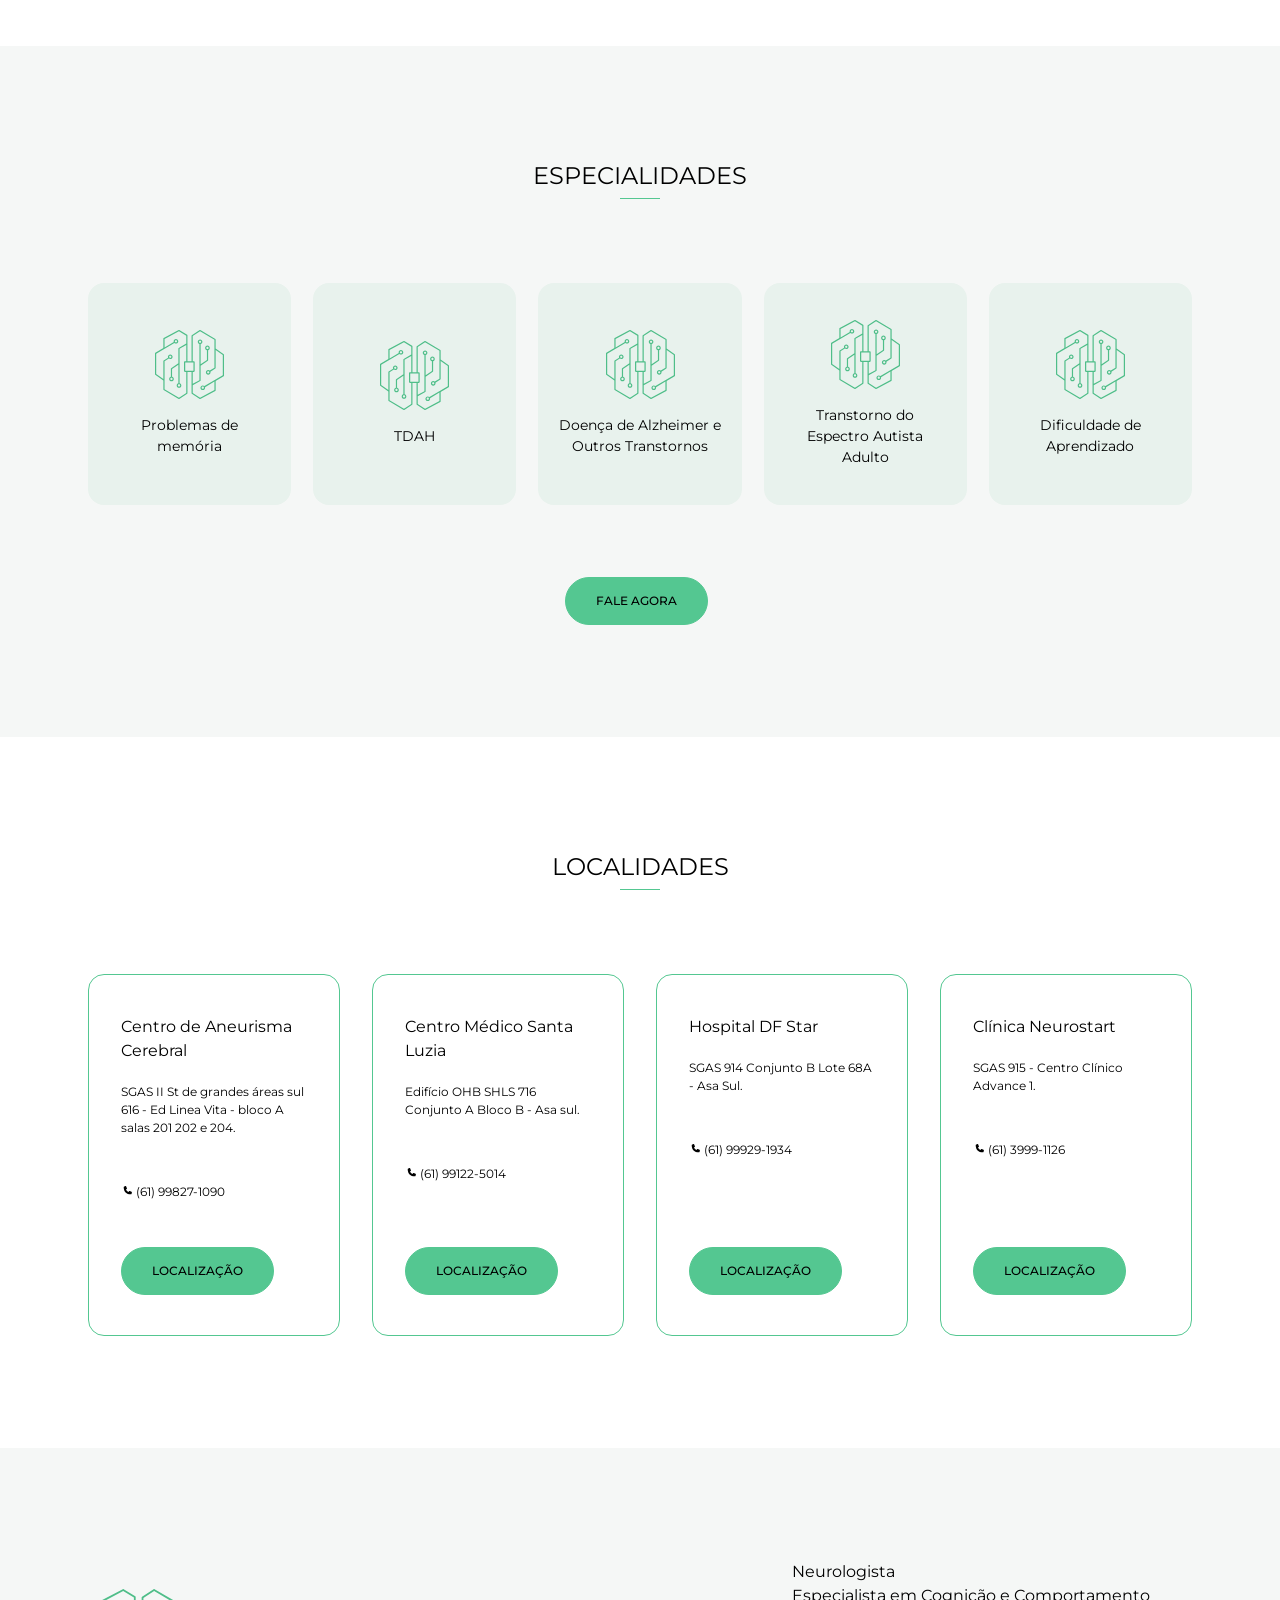
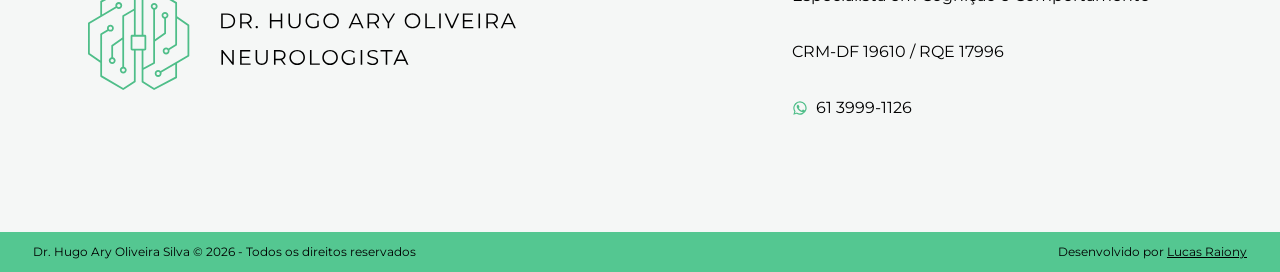
==== commit f9cf8ed6: "Aplica revisão de design da landing page (layout, ritmo e acessibilidade) Correções de layout identi" ====
--- a/index.html
+++ b/index.html
@@ -9,7 +9,7 @@
     />
     <meta name="author" content="Dr. Hugo Ary Oliveira Silva" />
     <meta name="robots" content="index, follow, max-image-preview:large, max-snippet:-1" />
-    <meta name="theme-color" content="#2d7db0" />
+    <meta name="theme-color" content="#54c791" />
     <link rel="canonical" href="https://drhugoary.com.br/" />
 
     <!-- Open Graph: define o cartão exibido ao compartilhar o link
@@ -94,13 +94,19 @@
         </div>
 
         <div class="mb__menu__icon">
-          <button onclick="menuShow()" class="mb__menu__btn" aria-label="Abrir menu de navegação">
+          <button
+            onclick="menuShow()"
+            class="mb__menu__btn"
+            aria-label="Abrir menu de navegação"
+            aria-expanded="false"
+            aria-controls="mb-menu"
+          >
             <img src="./assets/img/bar-icon.svg" alt="" class="icon" />
           </button>
         </div>
       </nav>
 
-      <div class="mb__menu">
+      <div class="mb__menu" id="mb-menu">
         <ul class="nav__list">
           <li onclick="chooseSection()" class="nav__item">
             <a href="#home" class="nav__link">HOME</a>
@@ -136,8 +142,9 @@
       <section class="home" id="home">
         <div class="home__data">
           <h1 class="home__title">
-            DR. HUGO ARY OLIVEIRA SILVA <br />
-            NEUROLOGISTA
+            DR. HUGO ARY <br />
+            OLIVEIRA SILVA
+            <span class="home__title__role">NEUROLOGISTA</span>
           </h1>
           <p class="home__subtitle">CRM-DF 19610 / RQE 17996</p>
           <p class="home__info">
--- a/assets/css/style.css
+++ b/assets/css/style.css
@@ -32,6 +32,8 @@
   --font-regular: 400;
   --font-medium: 500;
   --green: #54c791;
+  --green-hover: #45b581;
+  --green-dark: #2f8a60;
   --white: #fff;
   --offwhite: #f5f7f6;
   --black: #000;
@@ -41,6 +43,9 @@
   --p-font-size: 1rem;
   --card-font-size: 0.87rem;
   --small-font-size: 0.75rem;
+  --nav-height: 56px;
+  --section-padding: 112px;
+  --gutter: 88px;
 }
 * {
   box-sizing: border-box;
@@ -49,23 +54,35 @@
 }
 body {
   font-family: Montserrat, sans-serif;
+  line-height: 1.5;
 }
 html {
   scroll-behavior: smooth;
 }
+@media (prefers-reduced-motion: reduce) {
+  html {
+    scroll-behavior: auto;
+  }
+}
+/* A nav é fixa: ao navegar por âncora, o topo da seção não fica escondido
+   atrás dela. */
+section[id] {
+  scroll-margin-top: var(--nav-height);
+}
 .nav {
   width: 100%;
-  height: 56px;
-  padding: 0 88px;
+  height: var(--nav-height);
+  padding: 0 var(--gutter);
   display: flex;
   justify-content: space-between;
   align-items: center;
+  gap: 40px;
   background: var(--white);
   z-index: 100;
 }
 .nav__list {
   display: flex;
-  gap: 50px;
+  gap: 40px;
 }
 .nav__item {
   list-style-type: none;
@@ -92,16 +109,21 @@
 .nav__link {
   font-size: var(--small-font-size);
   font-weight: var(--font-medium);
+  white-space: nowrap;
 }
 .nav__item:hover .nav__link {
-  color: var(--green);
-}
+  color: var(--green-dark);
+}
+/* Botão do menu móvel com área de toque de ~50×41px (o ícone tem 26×17). */
 .mb__menu__btn {
+  display: inline-flex;
+  padding: 12px;
+  margin-right: -12px;
   border: none;
   background: 0 0;
+  cursor: pointer;
 }
 .mb__menu {
-  justify-content: center;
   padding-top: 100px;
   background: var(--white);
   width: 100%;
@@ -115,9 +137,11 @@
 .mb__menu .nav__list {
   display: flex;
   flex-direction: column;
-  gap: 30px;
+  gap: 12px;
 }
 .mb__menu .nav__link {
+  display: block;
+  padding: 8px 16px;
   font-size: var(--p-font-size);
 }
 .home {
@@ -125,13 +149,24 @@
   height: 100vh;
   justify-content: space-between;
   align-items: center;
-  padding: 56px 88px 0;
+  gap: 40px;
+  padding: var(--nav-height) var(--gutter) 0;
   background-color: var(--offwhite);
 }
 .home__title {
   font-size: var(--h1-font-size);
   font-weight: var(--font-regular);
+  line-height: 1.15;
   margin: 0 16px 16px 0;
+}
+/* "NEUROLOGISTA" continua dentro do h1 (SEO), mas como linha de apoio ao
+   nome, em vez de competir com ele no mesmo tamanho. */
+.home__title__role {
+  display: block;
+  font-size: 0.55em;
+  font-weight: var(--font-medium);
+  letter-spacing: 0.12em;
+  margin-top: 0.35em;
 }
 .home__info,
 .home__subtitle {
@@ -144,29 +179,40 @@
   margin-bottom: 56px;
 }
 .home__img {
-  max-width: 456px;
+  /* Entre 993 e 1200px a ilustração cede um pouco para o texto respirar. */
+  max-width: min(456px, 36vw);
   max-height: 480px;
   width: auto;
   height: auto;
 }
 .about {
   width: 100%;
-  height: 100vh;
-  align-items: center;
-  padding: 0 88px;
+  align-items: center;
+  gap: var(--gutter);
+  padding: var(--section-padding) var(--gutter);
 }
 .about__info,
 .services {
   flex-direction: column;
   display: flex;
 }
+/* A foto declara width/height no HTML (evita layout shift). Como o CSS
+   sobrescreve só a largura, a altura precisa voltar a "auto" para a
+   proporção original ser mantida — sem isso a imagem fica esticada. */
+.about > picture {
+  flex: 0 1 450px;
+  min-width: 0;
+}
 .about__img {
-  margin-right: 88px;
-  width: 450px;
+  display: block;
+  width: 100%;
+  max-width: 100%;
+  height: auto;
   border-radius: 15px;
 }
 .about__data {
-  width: 50%;
+  flex: 1 1 50%;
+  min-width: 0;
 }
 .about__title,
 .local__title,
@@ -175,8 +221,8 @@
   font-weight: var(--font-regular);
   margin-bottom: 4px;
 }
-.about__info,
-.about__info:nth-child(3) {
+.about__info {
+  gap: 40px;
   margin-bottom: 80px;
 }
 .line__title {
@@ -186,9 +232,6 @@
   background: var(--green);
   margin-bottom: 84px;
 }
-.about__info {
-  gap: 40px;
-}
 .about__item {
   display: flex;
   align-items: center;
@@ -201,10 +244,9 @@
 }
 .services {
   width: 100%;
-  height: 100vh;
   align-items: center;
   justify-content: center;
-  padding: 0 88px;
+  padding: var(--section-padding) var(--gutter);
   background: var(--offwhite);
 }
 .services__card,
@@ -213,19 +255,24 @@
   flex-direction: column;
 }
 .services__data {
+  width: 100%;
   align-items: center;
   justify-content: center;
 }
 .services__wrapper {
   width: 100%;
-  height: 100%;
-  display: flex;
-  align-items: center;
+  display: flex;
+  align-items: center;
+  justify-content: center;
   gap: 22px;
   margin-bottom: 72px;
 }
+/* Os cards encolhem um pouco (até ~187px) entre 1201 e 1360px para
+   respeitar as margens laterais; acima disso voltam aos 219px. */
 .services__card {
-  width: 219px;
+  flex: 1 1 0;
+  min-width: 0;
+  max-width: 219px;
   height: 222px;
   padding: 0 20px;
   align-items: center;
@@ -241,7 +288,7 @@
 }
 .services__card__text {
   font-size: var(--card-font-size);
-  width: 163px;
+  max-width: 163px;
 }
 .local,
 .local__wrapper {
@@ -249,26 +296,31 @@
   display: flex;
 }
 .local {
-  height: 100vh;
   flex-direction: column;
   justify-content: center;
   align-items: center;
-  padding: 0 88px;
+  padding: var(--section-padding) var(--gutter);
 }
 .local__wrapper {
   justify-content: center;
   gap: 32px;
 }
 .local__card {
-  width: 37%;
-  height: auto;
-  display: flex;
-  align-items: start;
-  justify-content: center;
-  flex-direction: column;
-  padding: 56px 48px;
+  flex: 1 1 0;
+  min-width: 0;
+  display: flex;
+  align-items: flex-start;
+  justify-content: flex-start;
+  flex-direction: column;
+  padding: 40px 32px;
   border: solid 1px var(--green);
   border-radius: 16px;
+}
+/* Botões alinhados na mesma linha em todos os cards, independentemente do
+   tamanho do endereço. */
+.local__card .btn {
+  margin-top: auto;
+  align-self: flex-start;
 }
 .card__title {
   font-size: var(--p-font-size);
@@ -280,8 +332,11 @@
   margin-bottom: 40px;
 }
 /* Telefone é link tel: (discagem em 1 toque no celular), mas mantém a
-   aparência do texto do cartão. */
+   aparência do texto do cartão. O padding vertical garante área de toque
+   mínima de 24px. */
 .local__card__phone {
+  display: inline-block;
+  padding: 6px 0;
   color: inherit;
   text-decoration: none;
 }
@@ -291,16 +346,19 @@
 }
 .footer__data {
   width: 100%;
-  height: 384px;
-  display: flex;
+  min-height: 384px;
+  display: flex;
+  flex-wrap: wrap;
   justify-content: space-between;
   align-items: center;
-  padding: 0 88px;
+  gap: 32px 64px;
+  padding: 64px var(--gutter);
   background: var(--offwhite);
 }
 .footer__logo {
   width: 435px;
-  height: 112px;
+  max-width: 100%;
+  height: auto;
 }
 .footer__info {
   display: flex;
@@ -314,6 +372,7 @@
 }
 .footer__text {
   width: 400px;
+  max-width: 100%;
 }
 .footer__phone {
   display: flex;
@@ -322,49 +381,60 @@
 }
 .footer__rights {
   width: 100%;
-  height: 40px;
-  display: flex;
+  min-height: 40px;
+  display: flex;
+  flex-wrap: wrap;
   justify-content: space-between;
   align-items: center;
+  gap: 8px 16px;
+  padding: 8px 0;
   background: var(--green);
 }
 .footer__rights p {
   padding: 0 33px;
 }
+.footer__rights a {
+  color: var(--black);
+}
 .btn {
+  display: inline-block;
   font-weight: var(--font-medium);
   padding: 14px 30px;
   background-color: var(--green);
   border-radius: 30px;
   border: solid 1px var(--green);
   margin-right: 8px;
-}
+  transition: background-color 0.2s, border-color 0.2s;
+}
+/* O CTA principal escurece no hover em vez de "apagar" (antes ficava
+   vazado, idêntico ao botão secundário). */
 .btn:hover {
-  background: 0 0;
-  border: solid 1px var(--green);
-  transition: 0.2s;
+  background-color: var(--green-hover);
+  border-color: var(--green-hover);
 }
 .btn--transparent {
   background: 0 0;
   border: solid 1px var(--black);
 }
+.btn--transparent:hover {
+  background-color: var(--acqua-green);
+  border-color: var(--black);
+}
 @media screen and (max-width: 576px) {
   :root {
-    --h1-font-size: 1.5rem;
-    --h2-font-size: 1rem;
-    --p-font-size: 0.75rem;
+    --h1-font-size: 1.75rem;
+    --h2-font-size: 1.25rem;
+    /* Público de memória/Alzheimer: texto corrido não desce de 15px e o
+       texto pequeno (botões, endereços) não desce de 12px. */
+    --p-font-size: 0.9375rem;
     --card-font-size: 0.87rem;
-    --small-font-size: 0.625rem;
+    --small-font-size: 0.75rem;
   }
   .line__title {
     margin-bottom: 36px;
   }
-  .about__info:nth-child(3) {
+  .about__info {
     margin-bottom: 40px;
-  }
-  .services {
-    height: 1536px;
-    padding: 30px;
   }
   .footer__logo {
     width: 240px;
@@ -373,118 +443,97 @@
 @media screen and (max-width: 768px) {
   .nav {
     padding: 0 30px;
-    position: fixed;
-    z-index: 100;
-  }
-  .home__img,
-  .nav__list {
-    display: none;
   }
   .logo__img {
     width: 126px;
     height: 32px;
   }
+  .btn {
+    padding: 12px 26px;
+  }
+}
+@media screen and (max-width: 992px) {
+  .home__img {
+    display: none;
+  }
+  /* Sem a ilustração, o herói tem a altura do conteúdo (não 100vh vazio). */
+  .home {
+    height: auto;
+    padding: calc(var(--nav-height) + 80px) 30px 80px;
+  }
+  .about {
+    padding: 80px 30px;
+    flex-wrap: wrap;
+    justify-content: center;
+    gap: 30px;
+  }
+  .about > picture {
+    flex: 0 0 auto;
+  }
+  .about__img {
+    width: 300px;
+  }
+  .about__data {
+    flex: 0 0 100%;
+    display: flex;
+    flex-direction: column;
+    align-items: center;
+  }
+  .about__info {
+    width: 100%;
+    max-width: 500px;
+  }
+  .about__item {
+    width: 100%;
+  }
+  .footer__data {
+    padding: 64px 30px;
+  }
+}
+@media screen and (max-width: 1200px) {
+  /* A lista de 6 links (~760px) + logo não cabe entre 769 e 1200px:
+     abaixo disso o menu vira o botão + painel móvel. */
+  .nav__list {
+    display: none;
+  }
   .mb__menu__icon,
   .open {
     display: block;
   }
-  .home {
-    padding: 30px;
-    height: 551px;
-  }
-  .about,
+  .services__wrapper {
+    flex-wrap: wrap;
+  }
+  .services__card {
+    flex: 0 0 219px;
+  }
+  .local,
+  .services {
+    padding: 80px 30px;
+  }
+  .local__wrapper {
+    align-items: center;
+    flex-direction: column;
+  }
+  .local__card {
+    flex: 0 0 auto;
+    width: 100%;
+  }
+  .local__card__text {
+    margin-bottom: 22px;
+  }
   .footer__data {
-    padding: 0 30px;
-  }
-  .about {
-    height: 100%;
-  }
-  .btn {
-    font-size: var(--small-font-size);
-    font-weight: var(--font-medium);
-    text-decoration: none;
-    color: var(--black);
-    padding: 12px 26px;
-    background-color: var(--green);
-    border-radius: 30px;
-    border: solid 1px var(--green);
-    margin-right: 8px;
-  }
-  .btn--transparent {
-    background: 0 0;
-    border: solid 1px var(--black);
-  }
-  :root {
-    --h1-font-size: 2rem;
-  }
-}
-@media screen and (max-width: 992px) {
-  .home__img {
-    display: none;
-  }
-
-  .about__img {
-    width: 300px;
-    margin-bottom: 30px;
-    margin-right: 0;
-  }
-  .about {
-    height: 100%;
-    padding: 56px 30px;
-    display: flex;
-    flex-wrap: wrap;
     justify-content: center;
-  }
-  .about__data {
-    width: 100%;
-    display: flex;
-    flex-direction: column;
-    align-items: center;
-  }
-  .about__info {
-    width: 100%;
-    max-width: 500px;
-  }
-  .about__item {
-    width: 100%;
-  }
-  .footer__data {
-    flex-wrap: wrap;
-    justify-content: center;
-  }
-  .footer__logo {
-    margin-left: 100px;
   }
   .footer__info {
     text-align: center;
     align-items: center;
   }
   .footer__text {
-    width: 240px;
-  }
-}
-@media screen and (max-width: 1200px) {
-  .services__wrapper {
+    width: auto;
+    max-width: 400px;
+  }
+  .footer__rights {
     justify-content: center;
-    flex-wrap: wrap;
-  }
-  .local,
-  .services {
-    height: 100%;
-    padding: 56px 30px;
-  }
-  .local__wrapper {
-    align-items: center;
-    flex-direction: column;
-  }
-  .local__card {
-    width: 100%;
-    height: auto;
-  }
-  .local__card__text {
-    margin-bottom: 22px;
-  }
-  .footer__logo {
-    margin-right: 100px;
-  }
-}
+    text-align: center;
+  }
+}
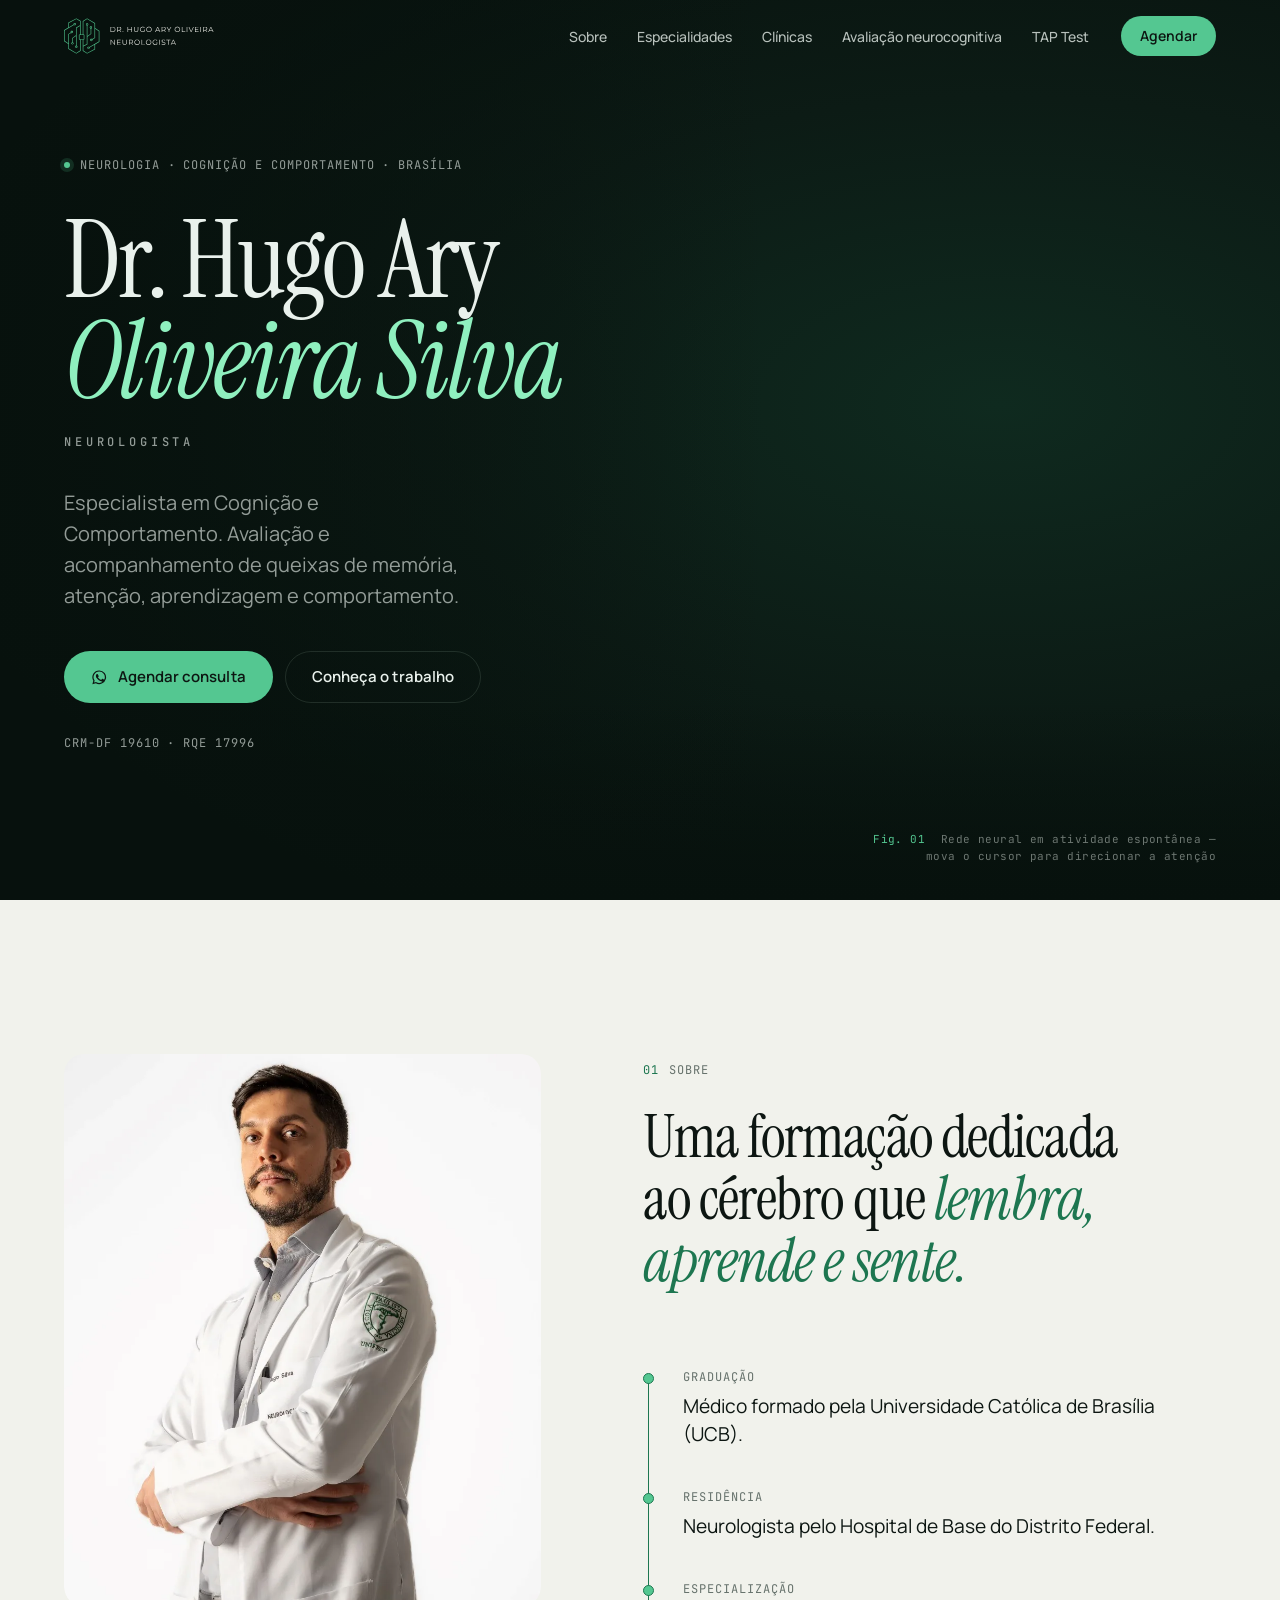
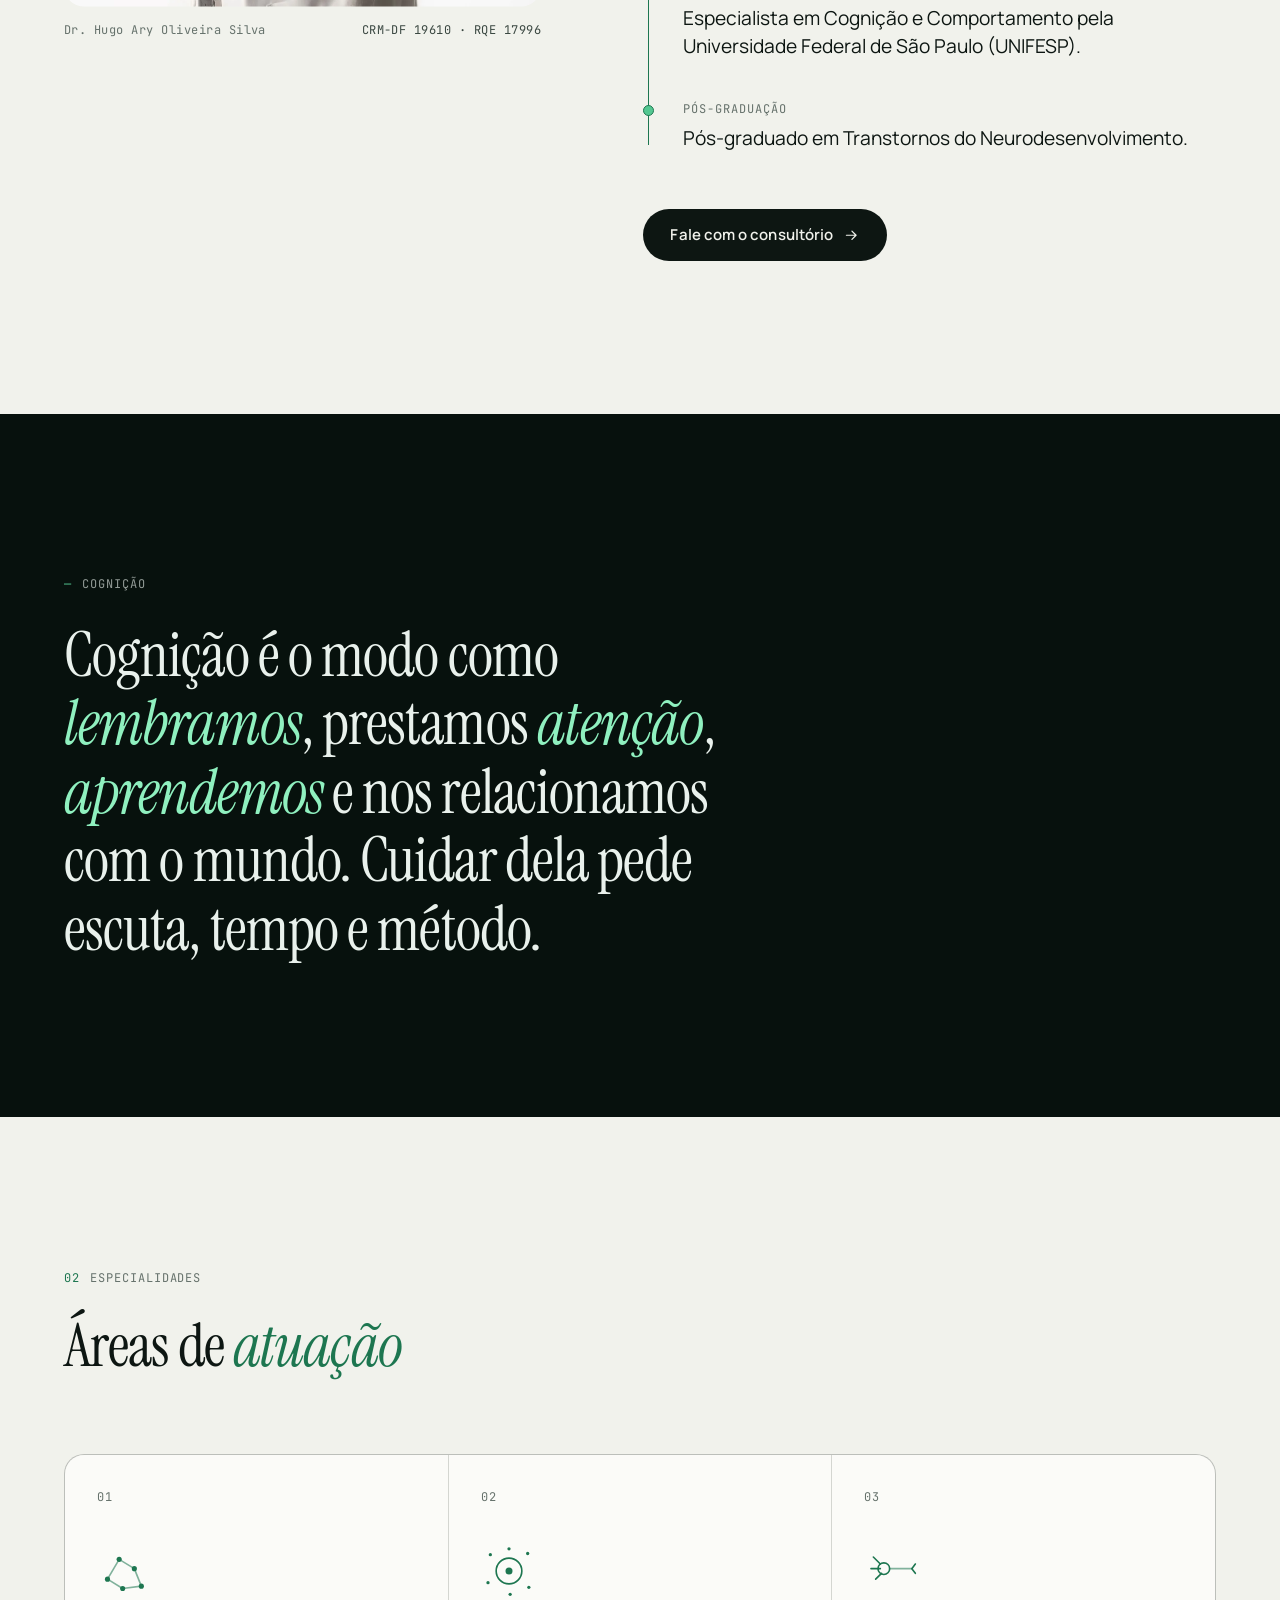
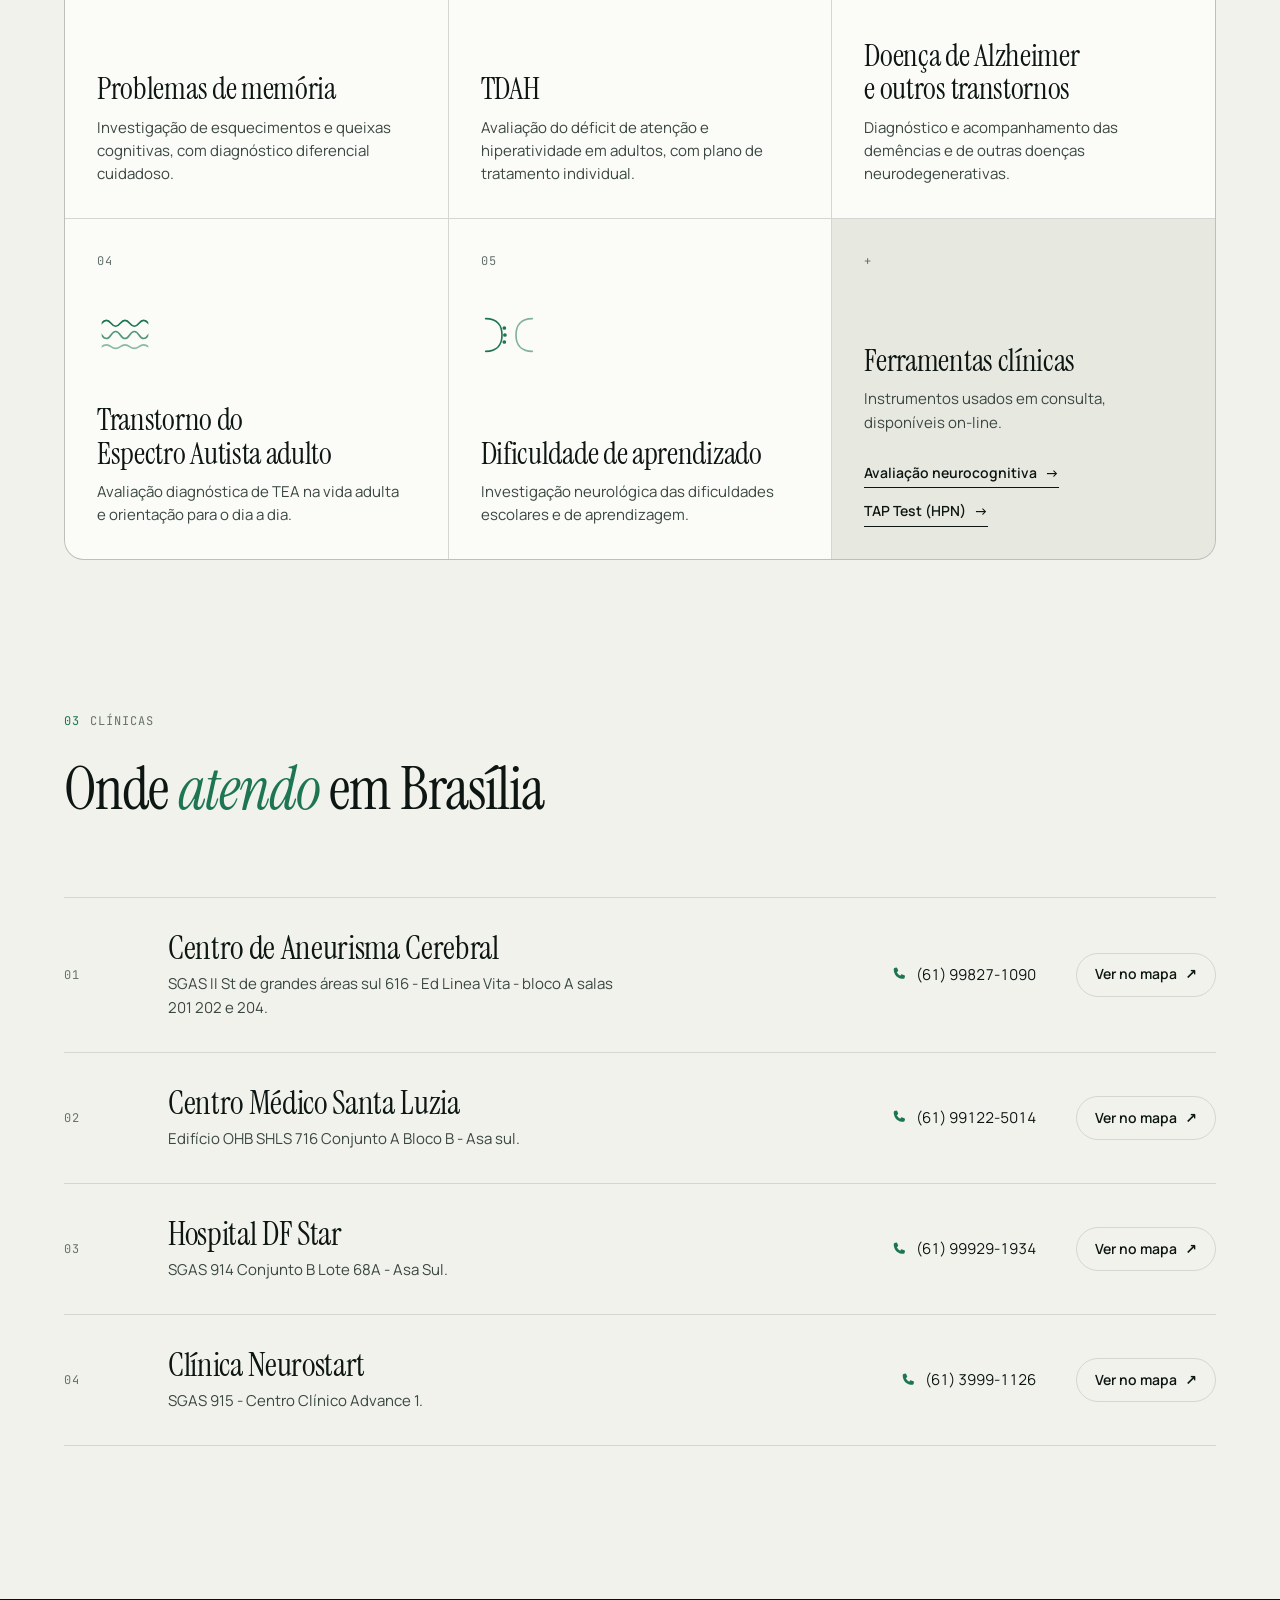
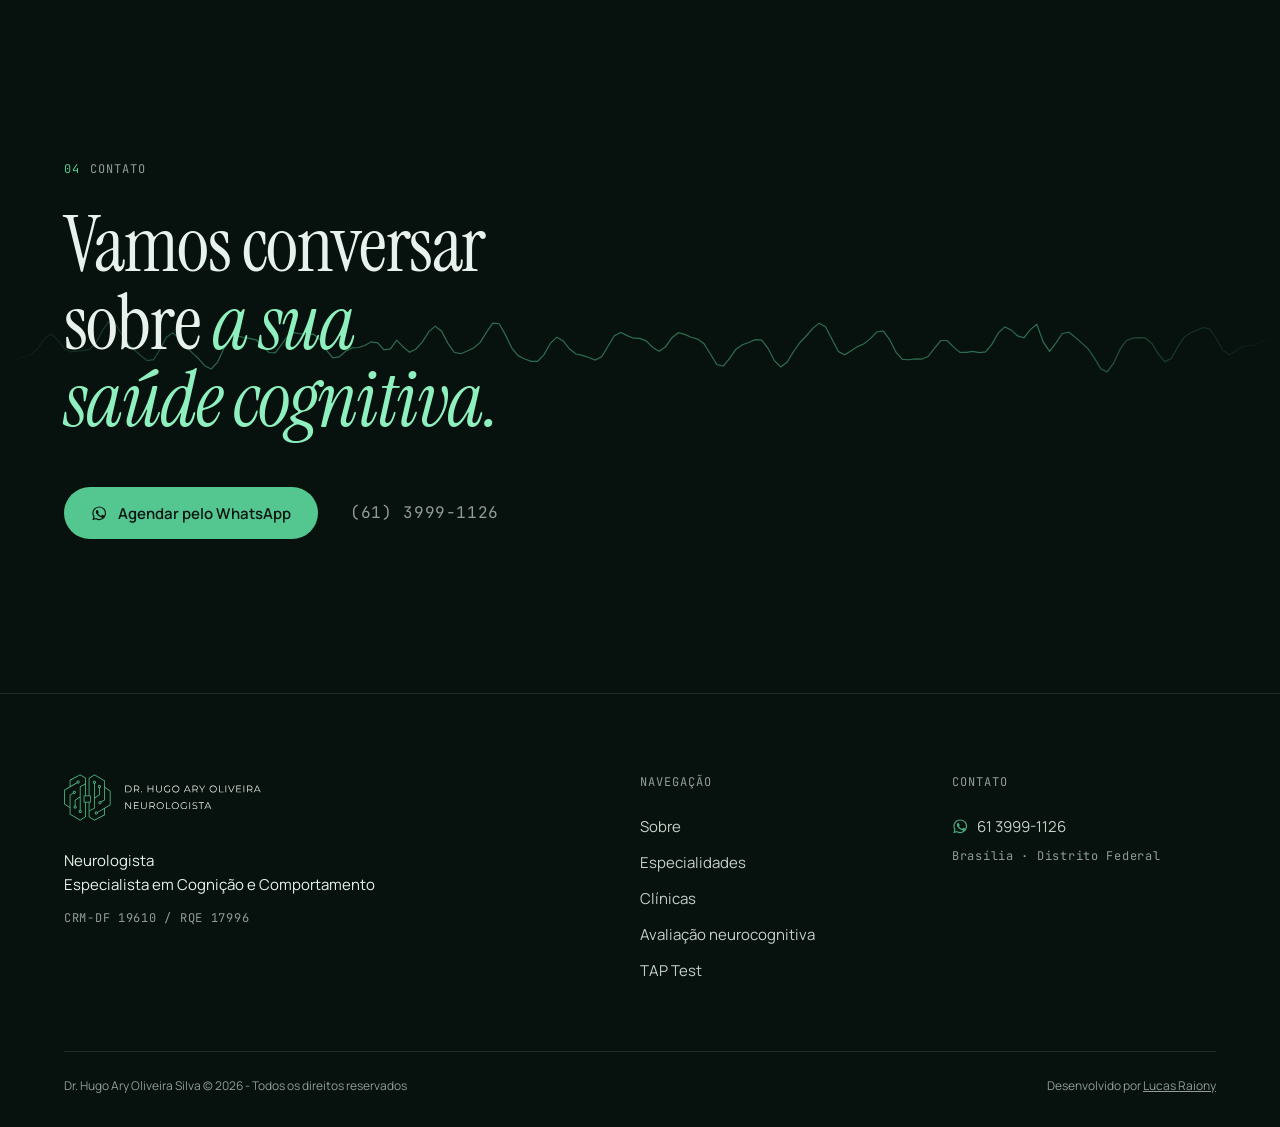
==== commit 89c1e7bd: "Redesenha a página inicial com direção visual premium e movimento temático Nova direção editorial (p" ====
--- a/index.html
+++ b/index.html
@@ -9,7 +9,7 @@
     />
     <meta name="author" content="Dr. Hugo Ary Oliveira Silva" />
     <meta name="robots" content="index, follow, max-image-preview:large, max-snippet:-1" />
-    <meta name="theme-color" content="#54c791" />
+    <meta name="theme-color" content="#07110d" />
     <link rel="canonical" href="https://drhugoary.com.br/" />
 
     <!-- Open Graph: define o cartão exibido ao compartilhar o link
@@ -37,365 +37,447 @@
 
     <title>Neurologista em Brasília | Dr. Hugo Ary Oliveira Silva</title>
 
+    <!-- Marca o documento como "com JS" antes da primeira pintura: os estados
+         iniciais das revelações no scroll só se aplicam quando o script vai
+         rodar. Sem JS, todo o conteúdo aparece normalmente. -->
+    <script>document.documentElement.classList.add("js");</script>
+
     <!-- Fontes: preconnect + link direto (em vez de @import no CSS) encurta a
          cadeia de requisições antes da primeira pintura. -->
     <link rel="preconnect" href="https://fonts.googleapis.com" />
     <link rel="preconnect" href="https://fonts.gstatic.com" crossorigin />
     <link
       rel="stylesheet"
-      href="https://fonts.googleapis.com/css2?family=Montserrat:wght@400;500&family=Poppins:wght@400;500&display=swap"
+      href="https://fonts.googleapis.com/css2?family=Instrument+Serif:ital@0;1&family=JetBrains+Mono:wght@400&family=Manrope:wght@400;500;600&display=swap"
     />
     <link rel="stylesheet" href="./assets/css/style.css" />
     <link rel="icon" href="./assets/img/brain-vector.svg" />
     <link rel="apple-touch-icon" href="./assets/img/brain-vector.svg" />
   </head>
   <body>
-    <header class="l-header">
-      <nav class="nav">
-        <div>
-          <a href="#home" class="nav__logo">
-            <img
-              src="./assets/img/logo.svg"
-              alt="Dr. Hugo Ary Oliveira Silva - Neurologista em Brasília"
-              class="logo__img"
-            />
-          </a>
-        </div>
-
-        <div class="nav__menu" id="nav-menu">
-          <ul class="nav__list">
-            <li class="nav__item">
-              <a href="#home" class="nav__link">HOME</a>
-              <span class="nav__line"></span>
-            </li>
-            <li class="nav__item">
-              <a href="#sobre" class="nav__link">SOBRE</a>
-              <span class="nav__line"></span>
-            </li>
-            <li class="nav__item">
-              <a href="#especialidades" class="nav__link">ESPECIALIDADES</a>
-              <span class="nav__line"></span>
-            </li>
-            <li class="nav__item">
-              <a href="#clinicas" class="nav__link">CLÍNICAS</a>
-              <span class="nav__line"></span>
-            </li>
-            <li class="nav__item">
-              <a href="./avaliacao-neurocognitiva.html" class="nav__link">AVALIAÇÃO NEUROCOGNITIVA</a>
-              <span class="nav__line"></span>
-            </li>
-            <li class="nav__item">
-              <a href="./tap-test.html" class="nav__link">
-                <svg class="svg-icon svg-icon--nav" viewBox="0 0 24 24" aria-hidden="true" focusable="false"><path d="M12 2.5c-3.6 5-7 8.6-7 12.5a7 7 0 0 0 14 0c0-3.9-3.4-7.5-7-12.5z"/></svg>TAP TEST
-              </a>
-              <span class="nav__line"></span>
-            </li>
-          </ul>
-        </div>
-
-        <div class="mb__menu__icon">
-          <button
-            onclick="menuShow()"
-            class="mb__menu__btn"
-            aria-label="Abrir menu de navegação"
-            aria-expanded="false"
-            aria-controls="mb-menu"
-          >
-            <img src="./assets/img/bar-icon.svg" alt="" class="icon" />
-          </button>
-        </div>
+    <a class="skip-link" href="#sobre">Pular para o conteúdo</a>
+
+    <header class="site-header" data-theme="dark">
+      <nav class="nav" aria-label="Principal">
+        <a href="#home" class="nav__logo" aria-label="Dr. Hugo Ary Oliveira Silva — início">
+          <img
+            src="./assets/img/logo-light.svg"
+            alt=""
+            class="nav__logo-img nav__logo-img--light"
+            width="152"
+            height="36"
+          />
+          <img
+            src="./assets/img/logo.svg"
+            alt=""
+            class="nav__logo-img nav__logo-img--dark"
+            width="152"
+            height="36"
+          />
+        </a>
+
+        <ul class="nav__list">
+          <li><a href="#sobre" class="nav__link">Sobre</a></li>
+          <li><a href="#especialidades" class="nav__link">Especialidades</a></li>
+          <li><a href="#clinicas" class="nav__link">Clínicas</a></li>
+          <li><a href="./avaliacao-neurocognitiva.html" class="nav__link">Avaliação neurocognitiva</a></li>
+          <li><a href="./tap-test.html" class="nav__link">TAP Test</a></li>
+        </ul>
+
+        <a href="https://wa.me/556139991126" class="btn btn--sm nav__cta" target="_blank" rel="noopener">Agendar</a>
+
+        <button
+          class="nav__toggle"
+          type="button"
+          aria-label="Abrir menu de navegação"
+          aria-expanded="false"
+          aria-controls="mobile-menu"
+        >
+          <span class="nav__toggle-line"></span>
+          <span class="nav__toggle-line"></span>
+        </button>
       </nav>
 
-      <div class="mb__menu" id="mb-menu">
-        <ul class="nav__list">
-          <li onclick="chooseSection()" class="nav__item">
-            <a href="#home" class="nav__link">HOME</a>
-            <span class="nav__line"></span>
-          </li>
-          <li onclick="chooseSection()" class="nav__item">
-            <a href="#sobre" class="nav__link">SOBRE</a>
-            <span class="nav__line"></span>
-          </li>
-          <li onclick="chooseSection()" class="nav__item">
-            <a href="#especialidades" class="nav__link">ESPECIALIDADES</a>
-            <span class="nav__line"></span>
-          </li>
-          <li onclick="chooseSection()" class="nav__item">
-            <a href="#clinicas" class="nav__link">CLÍNICAS</a>
-            <span class="nav__line"></span>
-          </li>
-          <li onclick="chooseSection()" class="nav__item">
-            <a href="./avaliacao-neurocognitiva.html" class="nav__link">AVALIAÇÃO NEUROCOGNITIVA</a>
-            <span class="nav__line"></span>
-          </li>
-          <li onclick="chooseSection()" class="nav__item">
-            <a href="./tap-test.html" class="nav__link">
-              <svg class="svg-icon svg-icon--nav" viewBox="0 0 24 24" aria-hidden="true" focusable="false"><path d="M12 2.5c-3.6 5-7 8.6-7 12.5a7 7 0 0 0 14 0c0-3.9-3.4-7.5-7-12.5z"/></svg>TAP TEST
-            </a>
-            <span class="nav__line"></span>
-          </li>
+      <div class="mobile-menu" id="mobile-menu" hidden>
+        <ul class="mobile-menu__list">
+          <li><a href="#sobre" class="mobile-menu__link">Sobre</a></li>
+          <li><a href="#especialidades" class="mobile-menu__link">Especialidades</a></li>
+          <li><a href="#clinicas" class="mobile-menu__link">Clínicas</a></li>
+          <li><a href="./avaliacao-neurocognitiva.html" class="mobile-menu__link">Avaliação neurocognitiva</a></li>
+          <li><a href="./tap-test.html" class="mobile-menu__link">TAP Test</a></li>
         </ul>
+        <a href="https://wa.me/556139991126" class="btn mobile-menu__cta" target="_blank" rel="noopener">Agendar pelo WhatsApp</a>
       </div>
     </header>
 
-    <main class="l-main">
-      <section class="home" id="home">
-        <div class="home__data">
-          <h1 class="home__title">
-            DR. HUGO ARY <br />
-            OLIVEIRA SILVA
-            <span class="home__title__role">NEUROLOGISTA</span>
+    <main>
+      <!-- HERO ─────────────────────────────────────────────────────────── -->
+      <section class="hero" id="home" data-nav-theme="dark">
+        <!-- Rede neural desenhada em canvas (assets/js/script.js): neurônios
+             distribuídos na silhueta de um cérebro, com potenciais de ação
+             percorrendo as sinapses. É decorativa: leitores de tela a
+             ignoram. -->
+        <canvas class="hero__canvas" aria-hidden="true"></canvas>
+        <div class="hero__scrim" aria-hidden="true"></div>
+
+        <div class="hero__inner">
+          <p class="eyebrow hero__eyebrow">
+            <span class="eyebrow__dot" aria-hidden="true"></span>
+            Neurologia · Cognição e Comportamento · Brasília
+          </p>
+
+          <h1 class="hero__title">
+            <span class="hero__line"><span class="hero__line-inner">Dr. Hugo Ary</span></span>
+            <span class="hero__line"><span class="hero__line-inner"><em>Oliveira Silva</em></span></span>
+            <span class="hero__role">Neurologista</span>
           </h1>
-          <p class="home__subtitle">CRM-DF 19610 / RQE 17996</p>
-          <p class="home__info">
-            Neurologista <br />
-            Especialista em Cognição e Comportamento
+
+          <p class="hero__lede">
+            Especialista em Cognição e Comportamento. Avaliação e acompanhamento
+            de queixas de memória, atenção, aprendizagem e comportamento.
           </p>
-          <a
-            href="https://wa.me/556139991126"
-            class="btn"
-            target="_blank"
-            >FALE AGORA</a
-          >
-          <a href="#sobre" class="btn btn--transparent"> SAIBA MAIS </a>
-        </div>
-        <!-- Maior elemento visível no desktop (LCP): WebP com PNG de reserva,
-             dimensões declaradas (evita layout shift) e prioridade alta. -->
-        <picture>
-          <source srcset="./assets/img/brain-image.webp" type="image/webp" />
-          <img
-            src="./assets/img/brain-image.png"
-            alt="Ilustração de um cérebro humano"
-            class="home__img"
-            width="456"
-            height="480"
-            fetchpriority="high"
-            decoding="async"
-          />
-        </picture>
+
+          <div class="hero__actions">
+            <a href="https://wa.me/556139991126" class="btn" target="_blank" rel="noopener">
+              <svg class="svg-icon" viewBox="0 0 24 24" aria-hidden="true" focusable="false"><path d="M12 2a10 10 0 0 0-8.6 15.1L2 22l5-1.3A10 10 0 1 0 12 2zm0 1.8a8.2 8.2 0 1 1-4.2 15.3l-.3-.2-3 .8.8-2.9-.2-.3A8.2 8.2 0 0 1 12 3.8zM8.9 7.2c-.2 0-.5 0-.8.3-.3.3-1 1-1 2.5s1.1 2.9 1.2 3.1c.2.2 2.1 3.3 5.2 4.5 2.6 1 3.1.8 3.6.8.6-.1 1.8-.7 2-1.4.3-.7.3-1.3.2-1.4l-.6-.3-2-1c-.3-.1-.5-.2-.7.2l-.9 1.2c-.2.2-.4.2-.7.1-.3-.2-1.3-.5-2.4-1.5-.9-.8-1.5-1.8-1.7-2.1-.2-.3 0-.5.1-.6l.5-.5.3-.5c.1-.2 0-.4 0-.5L9.8 7.6c-.2-.5-.5-.4-.7-.4h-.2z"/></svg>
+              Agendar consulta
+            </a>
+            <a href="#sobre" class="btn btn--ghost">Conheça o trabalho</a>
+          </div>
+
+          <p class="hero__crm">CRM-DF 19610 <span aria-hidden="true">·</span> RQE 17996</p>
+        </div>
+
+        <p class="hero__caption" aria-hidden="true">
+          <span>Fig. 01</span> Rede neural em atividade espontânea<span class="hero__caption-hint"> — mova o cursor para direcionar a atenção</span>
+        </p>
       </section>
 
-      <section class="about" id="sobre">
-        <picture>
-          <source srcset="./assets/img/hugo.webp" type="image/webp" />
-          <img
-            src="./assets/img/hugo.jpg"
-            alt="Dr. Hugo Ary Oliveira Silva, neurologista em Brasília"
-            class="about__img"
-            width="918"
-            height="1064"
-            loading="lazy"
-            decoding="async"
-          />
-        </picture>
-        <div class="about__data">
-          <h2 class="about__title">SOBRE</h2>
-          <span class="line__title"></span>
-
-          <ul class="about__info">
-            <li class="about__item">
+      <!-- SOBRE ────────────────────────────────────────────────────────── -->
+      <section class="about" id="sobre" data-nav-theme="light">
+        <div class="container about__grid">
+          <figure class="about__figure" data-reveal="image">
+            <picture>
+              <source srcset="./assets/img/hugo.webp" type="image/webp" />
               <img
-                src="./assets/img/brain-vector.svg"
-                alt=""
-                class="about__icon"
+                src="./assets/img/hugo.jpg"
+                alt="Dr. Hugo Ary Oliveira Silva, neurologista em Brasília"
+                class="about__img"
+                width="918"
+                height="1064"
+                loading="lazy"
+                decoding="async"
               />
-              Médico formado pela Universidade Católica de Brasília (UCB).
-            </li>
-            <li class="about__item">
-              <img
-                src="./assets/img/brain-vector.svg"
-                alt=""
-                class="about__icon"
-              />
-              Neurologista pelo Hospital de Base do Distrito Federal.
-            </li>
-            <li class="about__item">
-              <img
-                src="./assets/img/brain-vector.svg"
-                alt=""
-                class="about__icon"
-              />
-              Especialista em Cognição e Comportamento pela Universidade Federal
-              de São Paulo (UNIFESP).
-            </li>
-            <li class="about__item">
-              <img
-                src="./assets/img/brain-vector.svg"
-                alt=""
-                class="about__icon"
-              />
-              Pós-graduado em Transtornos do Neurodesenvolvimento.
+            </picture>
+            <figcaption class="about__caption">
+              Dr. Hugo Ary Oliveira Silva <span>CRM-DF 19610 · RQE 17996</span>
+            </figcaption>
+          </figure>
+
+          <div class="about__content">
+            <p class="section-label" data-reveal><span>01</span> Sobre</p>
+            <h2 class="section-title" data-reveal style="--d: 80ms">
+              Uma formação dedicada ao cérebro que <em>lembra, aprende e sente.</em>
+            </h2>
+
+            <!-- Trajetória como um axônio: o sinal desce pela linha e cada
+                 etapa acende no momento em que ele chega. -->
+            <ol class="axon" data-reveal="axon">
+              <li class="axon__track" aria-hidden="true"><span class="axon__signal"></span></li>
+              <li class="axon__item" style="--d: 180ms">
+                <span class="axon__node" aria-hidden="true"></span>
+                <span class="axon__label">Graduação</span>
+                Médico formado pela Universidade Católica de Brasília (UCB).
+              </li>
+              <li class="axon__item" style="--d: 480ms">
+                <span class="axon__node" aria-hidden="true"></span>
+                <span class="axon__label">Residência</span>
+                Neurologista pelo Hospital de Base do Distrito Federal.
+              </li>
+              <li class="axon__item" style="--d: 780ms">
+                <span class="axon__node" aria-hidden="true"></span>
+                <span class="axon__label">Especialização</span>
+                Especialista em Cognição e Comportamento pela Universidade Federal
+                de São Paulo (UNIFESP).
+              </li>
+              <li class="axon__item" style="--d: 1080ms">
+                <span class="axon__node" aria-hidden="true"></span>
+                <span class="axon__label">Pós-graduação</span>
+                Pós-graduado em Transtornos do Neurodesenvolvimento.
+              </li>
+            </ol>
+
+            <a href="https://wa.me/556139991126" class="btn btn--dark" target="_blank" rel="noopener" data-reveal style="--d: 120ms">
+              Fale com o consultório
+              <svg class="svg-icon btn__arrow" viewBox="0 0 24 24" aria-hidden="true" focusable="false"><path d="M5 12h13m-5-6 6 6-6 6" fill="none" stroke="currentColor" stroke-width="1.8" stroke-linecap="round" stroke-linejoin="round"/></svg>
+            </a>
+          </div>
+        </div>
+      </section>
+
+      <!-- COGNIÇÃO (manifesto) ─────────────────────────────────────────── -->
+      <!-- As palavras "acendem" conforme a leitura avança, como uma memória
+           sendo codificada. O texto completo está no HTML (SEO e leitores de
+           tela); o JS só envolve cada palavra num <span>. -->
+      <section class="manifesto" data-nav-theme="dark" aria-label="Cognição">
+        <div class="container">
+          <p class="section-label section-label--light"><span>—</span> Cognição</p>
+          <p class="manifesto__text" data-words>
+            Cognição é o modo como <em>lembramos</em>, prestamos <em>atenção</em>,
+            <em>aprendemos</em> e nos relacionamos com o mundo. Cuidar dela pede
+            escuta, tempo e método.
+          </p>
+        </div>
+      </section>
+
+      <!-- ESPECIALIDADES ───────────────────────────────────────────────── -->
+      <section class="services" id="especialidades" data-nav-theme="light">
+        <div class="container">
+          <div class="section-head">
+            <p class="section-label" data-reveal><span>02</span> Especialidades</p>
+            <h2 class="section-title" data-reveal style="--d: 80ms">
+              Áreas de <em>atuação</em>
+            </h2>
+          </div>
+
+          <ul class="services__grid" data-reveal="group">
+            <li class="card" style="--d: 0ms">
+              <span class="card__index">01</span>
+              <!-- Memória: o traço (engrama) se forma, ligando os pontos. -->
+              <svg class="card__icon icon-memory" viewBox="0 0 48 48" aria-hidden="true" focusable="false">
+                <path class="icon-memory__trace" pathLength="1" d="M9 31 19 14l13 8 6 15-16 2z" />
+                <circle cx="9" cy="31" r="2.2" /><circle cx="19" cy="14" r="2.2" /><circle cx="32" cy="22" r="2.2" /><circle cx="38" cy="37" r="2.2" /><circle cx="22" cy="39" r="2.2" />
+              </svg>
+              <h3 class="card__title">Problemas de memória</h3>
+              <p class="card__text">Investigação de esquecimentos e queixas cognitivas, com diagnóstico diferencial cuidadoso.</p>
+            </li>
+            <li class="card" style="--d: 70ms">
+              <span class="card__index">02</span>
+              <!-- Atenção: o foco se fecha sobre o centro e o entorno esmaece. -->
+              <svg class="card__icon icon-focus" viewBox="0 0 48 48" aria-hidden="true" focusable="false">
+                <g class="icon-focus__noise">
+                  <circle cx="8" cy="10" r="1.4" /><circle cx="40" cy="9" r="1.4" /><circle cx="6" cy="34" r="1.4" /><circle cx="41" cy="38" r="1.4" /><circle cx="24" cy="5" r="1.4" /><circle cx="25" cy="44" r="1.4" />
+                </g>
+                <circle class="icon-focus__ring" cx="24" cy="24" r="11" />
+                <circle class="icon-focus__core" cx="24" cy="24" r="3" />
+              </svg>
+              <h3 class="card__title">TDAH</h3>
+              <p class="card__text">Avaliação do déficit de atenção e hiperatividade em adultos, com plano de tratamento individual.</p>
+            </li>
+            <li class="card" style="--d: 130ms">
+              <span class="card__index">03</span>
+              <!-- Neurônio: um potencial de ação percorre o axônio. -->
+              <svg class="card__icon icon-neuron" viewBox="0 0 48 48" aria-hidden="true" focusable="false">
+                <path d="M8 12l6 6M6 22h8M10 31l5-5" />
+                <circle cx="17" cy="22" r="5" />
+                <path class="icon-neuron__axon" d="M22 22h19" />
+                <path class="icon-neuron__spike" pathLength="1" d="M22 22h19" />
+                <path d="M41 22l3-4M41 22l3 4" />
+              </svg>
+              <h3 class="card__title">Doença de Alzheimer e outros transtornos</h3>
+              <p class="card__text">Diagnóstico e acompanhamento das demências e de outras doenças neurodegenerativas.</p>
+            </li>
+            <li class="card" style="--d: 180ms">
+              <span class="card__index">04</span>
+              <!-- Espectro: frequências diferentes convivendo lado a lado. -->
+              <svg class="card__icon icon-spectrum" viewBox="0 0 48 48" aria-hidden="true" focusable="false">
+                <defs><clipPath id="spectrum-clip"><rect x="4" y="6" width="40" height="36" rx="2" /></clipPath></defs>
+                <g clip-path="url(#spectrum-clip)">
+                  <path class="icon-spectrum__wave icon-spectrum__wave--a" d="M-12 14q4-5 8 0t8 0 8 0 8 0 8 0 8 0 8 0 8 0 8 0 8 0" />
+                  <path class="icon-spectrum__wave icon-spectrum__wave--b" d="M-12 24q4 6 8 0t8 0 8 0 8 0 8 0 8 0 8 0 8 0" />
+                  <path class="icon-spectrum__wave icon-spectrum__wave--c" d="M-12 34q4-3 8 0t8 0 8 0 8 0 8 0 8 0 8 0 8 0 8 0 8 0" />
+                </g>
+              </svg>
+              <h3 class="card__title">Transtorno do Espectro Autista adulto</h3>
+              <p class="card__text">Avaliação diagnóstica de TEA na vida adulta e orientação para o dia a dia.</p>
+            </li>
+            <li class="card" style="--d: 220ms">
+              <span class="card__index">05</span>
+              <!-- Sinapse: neurotransmissores atravessam a fenda — plasticidade. -->
+              <svg class="card__icon icon-synapse" viewBox="0 0 48 48" aria-hidden="true" focusable="false">
+                <path d="M4 10c10 0 14 6 14 14s-4 14-14 14" />
+                <path class="icon-synapse__post" d="M44 10c-10 0-14 6-14 14s4 14 14 14" />
+                <g class="icon-synapse__vesicles">
+                  <circle cx="20" cy="18" r="1.6" /><circle cx="20.5" cy="24" r="1.6" /><circle cx="20" cy="30" r="1.6" />
+                </g>
+              </svg>
+              <h3 class="card__title">Dificuldade de aprendizado</h3>
+              <p class="card__text">Investigação neurológica das dificuldades escolares e de aprendizagem.</p>
+            </li>
+            <li class="card card--tools" style="--d: 260ms">
+              <span class="card__index">+</span>
+              <h3 class="card__title">Ferramentas clínicas</h3>
+              <p class="card__text">Instrumentos usados em consulta, disponíveis on-line.</p>
+              <div class="card__links">
+                <a href="./avaliacao-neurocognitiva.html" class="text-link">Avaliação neurocognitiva <span aria-hidden="true">→</span></a>
+                <a href="./tap-test.html" class="text-link">TAP Test (HPN) <span aria-hidden="true">→</span></a>
+              </div>
             </li>
           </ul>
-
-          <a href="https://wa.me/556139991126" class="btn" target="_blank">
-            FALE AGORA
-          </a>
         </div>
       </section>
 
-      <section class="services" id="especialidades">
-        <div class="services__data">
-          <h2 class="services__title">ESPECIALIDADES</h2>
-          <span class="line__title"></span>
-          <div class="services__wrapper">
-            <div class="services__card">
-              <img
-                src="./assets/img/brain-vector.svg"
-                alt=""
-                class="services__card__icon"
-              />
-              <p class="services__card__text">Problemas de memória</p>
-            </div>
-            <div class="services__card">
-              <img
-                src="./assets/img/brain-vector.svg"
-                alt=""
-                class="services__card__icon"
-              />
-              <p class="services__card__text">TDAH</p>
-            </div>
-            <div class="services__card">
-              <img
-                src="./assets/img/brain-vector.svg"
-                alt=""
-                class="services__card__icon"
-              />
-              <p class="services__card__text">
-                Doença de Alzheimer e Outros Transtornos
-              </p>
-            </div>
-            <div class="services__card">
-              <img
-                src="./assets/img/brain-vector.svg"
-                alt=""
-                class="services__card__icon"
-              />
-              <p class="services__card__text">
-                Transtorno do Espectro Autista Adulto
-              </p>
-            </div>
-            <div class="services__card">
-              <img
-                src="./assets/img/brain-vector.svg"
-                alt=""
-                class="services__card__icon"
-              />
-              <p class="services__card__text">Dificuldade de Aprendizado</p>
-            </div>
+      <!-- CLÍNICAS ─────────────────────────────────────────────────────── -->
+      <section class="local" id="clinicas" data-nav-theme="light">
+        <div class="container">
+          <div class="section-head">
+            <p class="section-label" data-reveal><span>03</span> Clínicas</p>
+            <h2 class="section-title" data-reveal style="--d: 80ms">
+              Onde <em>atendo</em> em Brasília
+            </h2>
           </div>
 
-          <a
-            href="https://wa.me/556139991126"
-            class="btn"
-            target="_blank"
-            >FALE AGORA</a
-          >
+          <ul class="local__list" data-reveal="group">
+            <li class="place" style="--d: 0ms">
+              <span class="place__index">01</span>
+              <div class="place__body">
+                <h3 class="place__name">Centro de Aneurisma Cerebral</h3>
+                <p class="place__address">SGAS II St de grandes áreas sul 616 - Ed Linea Vita - bloco A salas 201 202 e 204.</p>
+              </div>
+              <a href="tel:+5561998271090" class="place__phone">
+                <svg class="svg-icon" viewBox="0 0 24 24" aria-hidden="true" focusable="false"><path d="M6.6 2.8 9 2.2c.6-.1 1.2.2 1.4.8l1.4 3.3c.2.5.1 1.1-.3 1.5L9.9 9.2a12 12 0 0 0 4.9 4.9l1.4-1.6c.4-.4 1-.5 1.5-.3l3.3 1.4c.6.2.9.8.8 1.4l-.6 2.4c-.2.7-.8 1.2-1.5 1.2C10.9 18.6 5.4 13.1 5.4 4.3c0-.7.5-1.3 1.2-1.5z"/></svg>
+                (61) 99827-1090
+              </a>
+              <a
+                href="https://www.google.com/maps/place/Centro+de+Aneurisma+Cerebral/@-15.8399834,-47.9204441,15z/data=!4m2!3m1!1s0x0:0xaaf18d0923b8e174?sa=X&ved=2ahUKEwj5wNryz6eAAxVCK7kGHf7tD1wQ_BJ6BAhDEAA&ved=2ahUKEwj5wNryz6eAAxVCK7kGHf7tD1wQ_BJ6BAhLEAg"
+                class="place__map"
+                target="_blank"
+                rel="noopener"
+                >Ver no mapa <span aria-hidden="true">↗</span></a
+              >
+            </li>
+
+            <li class="place" style="--d: 70ms">
+              <span class="place__index">02</span>
+              <div class="place__body">
+                <h3 class="place__name">Centro Médico Santa Luzia</h3>
+                <p class="place__address">Edifício OHB SHLS 716 Conjunto A Bloco B - Asa sul.</p>
+              </div>
+              <a href="tel:+5561991225014" class="place__phone">
+                <svg class="svg-icon" viewBox="0 0 24 24" aria-hidden="true" focusable="false"><path d="M6.6 2.8 9 2.2c.6-.1 1.2.2 1.4.8l1.4 3.3c.2.5.1 1.1-.3 1.5L9.9 9.2a12 12 0 0 0 4.9 4.9l1.4-1.6c.4-.4 1-.5 1.5-.3l3.3 1.4c.6.2.9.8.8 1.4l-.6 2.4c-.2.7-.8 1.2-1.5 1.2C10.9 18.6 5.4 13.1 5.4 4.3c0-.7.5-1.3 1.2-1.5z"/></svg>
+                (61) 99122-5014
+              </a>
+              <a
+                href="https://www.google.com/maps/place/Centro+M%C3%A9dico+Santa+Luzia:+Consultas,+Centro+M%C3%A9dico,+Multicl%C3%ADnica,+Cl%C3%ADnica+M%C3%A9dica,+Bras%C3%ADlia+DF/@-15.8258699,-47.9287773,15z/data=!4m6!3m5!1s0x935a31cbc9e81fdb:0x6384e252cd146530!8m2!3d-15.8258699!4d-47.9287773!16s%2Fg%2F11g0j6tjkg?entry=ttu"
+                class="place__map"
+                target="_blank"
+                rel="noopener"
+                >Ver no mapa <span aria-hidden="true">↗</span></a
+              >
+            </li>
+
+            <li class="place" style="--d: 130ms">
+              <span class="place__index">03</span>
+              <div class="place__body">
+                <h3 class="place__name">Hospital DF Star</h3>
+                <p class="place__address">SGAS 914 Conjunto B Lote 68A - Asa Sul.</p>
+              </div>
+              <a href="tel:+5561999291934" class="place__phone">
+                <svg class="svg-icon" viewBox="0 0 24 24" aria-hidden="true" focusable="false"><path d="M6.6 2.8 9 2.2c.6-.1 1.2.2 1.4.8l1.4 3.3c.2.5.1 1.1-.3 1.5L9.9 9.2a12 12 0 0 0 4.9 4.9l1.4-1.6c.4-.4 1-.5 1.5-.3l3.3 1.4c.6.2.9.8.8 1.4l-.6 2.4c-.2.7-.8 1.2-1.5 1.2C10.9 18.6 5.4 13.1 5.4 4.3c0-.7.5-1.3 1.2-1.5z"/></svg>
+                (61) 99929-1934
+              </a>
+              <a
+                href="https://www.google.com/maps/search/?api=1&query=Hospital+DF+Star+Brasilia"
+                class="place__map"
+                target="_blank"
+                rel="noopener"
+                >Ver no mapa <span aria-hidden="true">↗</span></a
+              >
+            </li>
+
+            <li class="place" style="--d: 180ms">
+              <span class="place__index">04</span>
+              <div class="place__body">
+                <h3 class="place__name">Clínica Neurostart</h3>
+                <p class="place__address">SGAS 915 - Centro Clínico Advance 1.</p>
+              </div>
+              <a href="tel:+556139991126" class="place__phone">
+                <svg class="svg-icon" viewBox="0 0 24 24" aria-hidden="true" focusable="false"><path d="M6.6 2.8 9 2.2c.6-.1 1.2.2 1.4.8l1.4 3.3c.2.5.1 1.1-.3 1.5L9.9 9.2a12 12 0 0 0 4.9 4.9l1.4-1.6c.4-.4 1-.5 1.5-.3l3.3 1.4c.6.2.9.8.8 1.4l-.6 2.4c-.2.7-.8 1.2-1.5 1.2C10.9 18.6 5.4 13.1 5.4 4.3c0-.7.5-1.3 1.2-1.5z"/></svg>
+                (61) 3999-1126
+              </a>
+              <a
+                href="https://www.google.com/maps/search/?api=1&query=Neurostart+Brasilia"
+                class="place__map"
+                target="_blank"
+                rel="noopener"
+                >Ver no mapa <span aria-hidden="true">↗</span></a
+              >
+            </li>
+          </ul>
         </div>
       </section>
 
-      <section class="local" id="clinicas">
-        <h2 class="local__title">LOCALIDADES</h2>
-        <span class="line__title"></span>
-        <div class="local__wrapper">
-          
-          <div class="local__card">
-            <p class="card__title">Centro de Aneurisma Cerebral</p>
-            <p class="local__card__text">
-              SGAS II St de grandes áreas sul 616 - Ed Linea Vita - bloco A
-              salas 201 202 e 204.
-            </p>
-            <p class="local__card__text">
-                <svg class="svg-icon" viewBox="0 0 24 24" aria-hidden="true" focusable="false"><path d="M6.6 2.8 9 2.2c.6-.1 1.2.2 1.4.8l1.4 3.3c.2.5.1 1.1-.3 1.5L9.9 9.2a12 12 0 0 0 4.9 4.9l1.4-1.6c.4-.4 1-.5 1.5-.3l3.3 1.4c.6.2.9.8.8 1.4l-.6 2.4c-.2.7-.8 1.2-1.5 1.2C10.9 18.6 5.4 13.1 5.4 4.3c0-.7.5-1.3 1.2-1.5z"/></svg> <a href="tel:+5561998271090" class="local__card__phone">(61) 99827-1090</a>
-            </p>
-            <a
-              href="https://www.google.com/maps/place/Centro+de+Aneurisma+Cerebral/@-15.8399834,-47.9204441,15z/data=!4m2!3m1!1s0x0:0xaaf18d0923b8e174?sa=X&ved=2ahUKEwj5wNryz6eAAxVCK7kGHf7tD1wQ_BJ6BAhDEAA&ved=2ahUKEwj5wNryz6eAAxVCK7kGHf7tD1wQ_BJ6BAhLEAg"
-              class="btn"
-              target="_blank"
-              >LOCALIZAÇÃO</a
-            >
+      <!-- CONTATO ──────────────────────────────────────────────────────── -->
+      <section class="contact" data-nav-theme="dark" aria-labelledby="contact-title">
+        <!-- Ritmo de EEG em movimento contínuo (linear: é um traçado, não uma
+             transição). Pausa fora da tela. -->
+        <svg class="contact__eeg" viewBox="0 0 1200 120" preserveAspectRatio="none" aria-hidden="true" focusable="false">
+          <path class="contact__eeg-path" d="M0 66.5 L6 73.3 L12 73.5 L18 70.5 L24 68.9 L30 67.1 L36 61.3 L42 53.2 L48 50.0 L54 54.8 L60 62.0 L66 65.1 L72 64.4 L78 63.8 L84 62.9 L90 57.2 L96 46.8 L102 39.2 L108 40.9 L114 49.6 L120 58.0 L126 63.4 L132 68.2 L138 72.6 L144 71.7 L150 63.0 L156 52.4 L162 48.7 L168 53.4 L174 60.4 L180 65.7 L186 70.7 L192 76.9 L198 79.7 L204 73.8 L210 61.9 L216 52.8 L222 51.0 L228 52.7 L234 53.4 L240 54.7 L246 59.7 L252 65.6 L258 65.8 L264 58.7 L270 51.0 L276 48.5 L282 49.7 L288 49.8 L294 49.9 L300 54.5 L306 63.6 L312 70.2 L318 69.4 L324 64.5 L330 61.6 L336 61.3 L342 59.6 L348 56.4 L354 57.3 L360 63.4 L366 62.5 L372 55.0 L378 60.9 L384 65.3 L390 62.5 L396 56.4 L402 47.9 L408 43.0 L414 47.3 L420 57.7 L426 65.6 L432 66.6 L438 64.3 L444 61.7 L450 57.1 L456 48.3 L462 40.4 L468 40.9 L474 50.7 L480 62.1 L486 68.5 L492 71.1 L498 73.2 L504 73.2 L510 67.4 L516 57.8 L522 52.4 L528 55.6 L534 62.6 L540 66.9 L546 68.0 L552 69.9 L558 72.0 L564 69.3 L570 60.2 L576 51.1 L582 48.4 L588 51.1 L594 53.3 L600 53.5 L606 55.8 L612 61.3 L618 64.5 L624 60.6 L630 52.9 L636 48.6 L642 50.0 L648 52.5 L654 54.1 L660 58.0 L666 66.9 L672 75.9 L678 77.2 L684 70.6 L690 62.8 L696 58.9 L702 57.0 L708 54.6 L714 54.9 L720 62.0 L726 72.6 L732 78.0 L738 73.8 L744 64.7 L750 57.0 L756 51.2 L762 44.9 L768 40.4 L774 43.6 L780 54.3 L786 64.7 L792 67.5 L798 64.1 L804 60.5 L810 58.1 L816 53.7 L822 48.0 L828 47.1 L834 54.5 L840 65.3 L846 71.5 L852 71.8 L858 71.0 L864 71.3 L870 69.0 L876 62.0 L882 55.3 L888 55.3 L894 61.0 L900 65.5 L906 65.5 L912 64.6 L918 65.6 L924 65.0 L930 58.4 L936 48.7 L942 43.6 L948 46.2 L954 51.3 L960 52.9 L966 46.0 L972 41.3 L978 56.5 L984 64.6 L990 57.3 L996 49.3 L1002 48.2 L1008 52.5 L1014 57.3 L1020 62.3 L1026 70.4 L1032 79.6 L1038 82.2 L1044 74.7 L1050 62.9 L1056 55.2 L1062 53.2 L1068 52.9 L1074 53.3 L1080 57.9 L1086 66.9 L1092 73.4 L1098 70.7 L1104 61.1 L1110 52.6 L1116 48.8 L1122 46.6 L1128 44.2 L1134 45.3 L1140 53.1 L1146 63.1 L1152 67.5 L1158 64.8 L1164 60.8 L1170 59.8 L1176 59.4 L1182 56.5 L1188 54.0 L1194 57.6 L1200 66.5 L1206 73.3 L1212 73.5 L1218 70.5 L1224 68.9 L1230 67.1 L1236 61.3 L1242 53.2 L1248 50.0 L1254 54.8 L1260 62.0 L1266 65.1 L1272 64.4 L1278 63.8 L1284 62.9 L1290 57.2 L1296 46.8 L1302 39.2 L1308 40.9 L1314 49.6 L1320 58.0 L1326 63.4 L1332 68.2 L1338 72.6 L1344 71.7 L1350 63.0 L1356 52.4 L1362 48.7 L1368 53.4 L1374 60.4 L1380 65.7 L1386 70.7 L1392 76.9 L1398 79.7 L1404 73.8 L1410 61.9 L1416 52.8 L1422 51.0 L1428 52.7 L1434 53.4 L1440 54.7 L1446 59.7 L1452 65.6 L1458 65.8 L1464 58.7 L1470 51.0 L1476 48.5 L1482 49.7 L1488 49.8 L1494 49.9 L1500 54.5 L1506 63.6 L1512 70.2 L1518 69.4 L1524 64.5 L1530 61.6 L1536 61.3 L1542 59.6 L1548 56.4 L1554 57.3 L1560 63.4 L1566 62.5 L1572 55.0 L1578 60.9 L1584 65.3 L1590 62.5 L1596 56.4 L1602 47.9 L1608 43.0 L1614 47.3 L1620 57.7 L1626 65.6 L1632 66.6 L1638 64.3 L1644 61.7 L1650 57.1 L1656 48.3 L1662 40.4 L1668 40.9 L1674 50.7 L1680 62.1 L1686 68.5 L1692 71.1 L1698 73.2 L1704 73.2 L1710 67.4 L1716 57.8 L1722 52.4 L1728 55.6 L1734 62.6 L1740 66.9 L1746 68.0 L1752 69.9 L1758 72.0 L1764 69.3 L1770 60.2 L1776 51.1 L1782 48.4 L1788 51.1 L1794 53.3 L1800 53.5 L1806 55.8 L1812 61.3 L1818 64.5 L1824 60.6 L1830 52.9 L1836 48.6 L1842 50.0 L1848 52.5 L1854 54.1 L1860 58.0 L1866 66.9 L1872 75.9 L1878 77.2 L1884 70.6 L1890 62.8 L1896 58.9 L1902 57.0 L1908 54.6 L1914 54.9 L1920 62.0 L1926 72.6 L1932 78.0 L1938 73.8 L1944 64.7 L1950 57.0 L1956 51.2 L1962 44.9 L1968 40.4 L1974 43.6 L1980 54.3 L1986 64.7 L1992 67.5 L1998 64.1 L2004 60.5 L2010 58.1 L2016 53.7 L2022 48.0 L2028 47.1 L2034 54.5 L2040 65.3 L2046 71.5 L2052 71.8 L2058 71.0 L2064 71.3 L2070 69.0 L2076 62.0 L2082 55.3 L2088 55.3 L2094 61.0 L2100 65.5 L2106 65.5 L2112 64.6 L2118 65.6 L2124 65.0 L2130 58.4 L2136 48.7 L2142 43.6 L2148 46.2 L2154 51.3 L2160 52.9 L2166 46.0 L2172 41.3 L2178 56.5 L2184 64.6 L2190 57.3 L2196 49.3 L2202 48.2 L2208 52.5 L2214 57.3 L2220 62.3 L2226 70.4 L2232 79.6 L2238 82.2 L2244 74.7 L2250 62.9 L2256 55.2 L2262 53.2 L2268 52.9 L2274 53.3 L2280 57.9 L2286 66.9 L2292 73.4 L2298 70.7 L2304 61.1 L2310 52.6 L2316 48.8 L2322 46.6 L2328 44.2 L2334 45.3 L2340 53.1 L2346 63.1 L2352 67.5 L2358 64.8 L2364 60.8 L2370 59.8 L2376 59.4 L2382 56.5 L2388 54.0 L2394 57.6 L2400 66.5" />
+        </svg>
+        <div class="container contact__inner">
+          <p class="section-label section-label--light" data-reveal><span>04</span> Contato</p>
+          <h2 class="contact__title" id="contact-title" data-reveal style="--d: 80ms">
+            Vamos conversar sobre <em>a sua saúde cognitiva.</em>
+          </h2>
+          <div class="contact__actions" data-reveal style="--d: 160ms">
+            <a href="https://wa.me/556139991126" class="btn" target="_blank" rel="noopener">
+              <svg class="svg-icon" viewBox="0 0 24 24" aria-hidden="true" focusable="false"><path d="M12 2a10 10 0 0 0-8.6 15.1L2 22l5-1.3A10 10 0 1 0 12 2zm0 1.8a8.2 8.2 0 1 1-4.2 15.3l-.3-.2-3 .8.8-2.9-.2-.3A8.2 8.2 0 0 1 12 3.8zM8.9 7.2c-.2 0-.5 0-.8.3-.3.3-1 1-1 2.5s1.1 2.9 1.2 3.1c.2.2 2.1 3.3 5.2 4.5 2.6 1 3.1.8 3.6.8.6-.1 1.8-.7 2-1.4.3-.7.3-1.3.2-1.4l-.6-.3-2-1c-.3-.1-.5-.2-.7.2l-.9 1.2c-.2.2-.4.2-.7.1-.3-.2-1.3-.5-2.4-1.5-.9-.8-1.5-1.8-1.7-2.1-.2-.3 0-.5.1-.6l.5-.5.3-.5c.1-.2 0-.4 0-.5L9.8 7.6c-.2-.5-.5-.4-.7-.4h-.2z"/></svg>
+              Agendar pelo WhatsApp
+            </a>
+            <a href="tel:+556139991126" class="contact__phone">(61) 3999-1126</a>
           </div>
-
-          <div class="local__card">
-            <p class="card__title">Centro Médico Santa Luzia</p>
-            <p class="local__card__text">
-              Edifício OHB SHLS 716 Conjunto A Bloco B - Asa sul.
-            </p>
-            <p class="local__card__text">
-                <svg class="svg-icon" viewBox="0 0 24 24" aria-hidden="true" focusable="false"><path d="M6.6 2.8 9 2.2c.6-.1 1.2.2 1.4.8l1.4 3.3c.2.5.1 1.1-.3 1.5L9.9 9.2a12 12 0 0 0 4.9 4.9l1.4-1.6c.4-.4 1-.5 1.5-.3l3.3 1.4c.6.2.9.8.8 1.4l-.6 2.4c-.2.7-.8 1.2-1.5 1.2C10.9 18.6 5.4 13.1 5.4 4.3c0-.7.5-1.3 1.2-1.5z"/></svg> <a href="tel:+5561991225014" class="local__card__phone">(61) 99122-5014</a>
-            </p>
-            <a
-              href="https://www.google.com/maps/place/Centro+M%C3%A9dico+Santa+Luzia:+Consultas,+Centro+M%C3%A9dico,+Multicl%C3%ADnica,+Cl%C3%ADnica+M%C3%A9dica,+Bras%C3%ADlia+DF/@-15.8258699,-47.9287773,15z/data=!4m6!3m5!1s0x935a31cbc9e81fdb:0x6384e252cd146530!8m2!3d-15.8258699!4d-47.9287773!16s%2Fg%2F11g0j6tjkg?entry=ttu"
-              class="btn"
-              target="_blank"
-              >LOCALIZAÇÃO</a
-            >
-          </div>
-
-          <div class="local__card">
-            <p class="card__title">Hospital DF Star</p>
-            <p class="local__card__text">
-              SGAS 914 Conjunto B Lote 68A - Asa Sul.
-            </p>
-            <p class="local__card__text">
-                <svg class="svg-icon" viewBox="0 0 24 24" aria-hidden="true" focusable="false"><path d="M6.6 2.8 9 2.2c.6-.1 1.2.2 1.4.8l1.4 3.3c.2.5.1 1.1-.3 1.5L9.9 9.2a12 12 0 0 0 4.9 4.9l1.4-1.6c.4-.4 1-.5 1.5-.3l3.3 1.4c.6.2.9.8.8 1.4l-.6 2.4c-.2.7-.8 1.2-1.5 1.2C10.9 18.6 5.4 13.1 5.4 4.3c0-.7.5-1.3 1.2-1.5z"/></svg> <a href="tel:+5561999291934" class="local__card__phone">(61) 99929-1934</a>
-            </p>
-            <a
-              href="https://www.google.com/maps/search/?api=1&query=Hospital+DF+Star+Brasilia"
-              class="btn"
-              target="_blank"
-              >LOCALIZAÇÃO</a
-            >
-          </div>
-
-          <div class="local__card">
-            <p class="card__title">Clínica Neurostart</p>
-            <p class="local__card__text">
-              SGAS 915 - Centro Clínico Advance 1.
-            </p>
-            <p class="local__card__text">
-                <svg class="svg-icon" viewBox="0 0 24 24" aria-hidden="true" focusable="false"><path d="M6.6 2.8 9 2.2c.6-.1 1.2.2 1.4.8l1.4 3.3c.2.5.1 1.1-.3 1.5L9.9 9.2a12 12 0 0 0 4.9 4.9l1.4-1.6c.4-.4 1-.5 1.5-.3l3.3 1.4c.6.2.9.8.8 1.4l-.6 2.4c-.2.7-.8 1.2-1.5 1.2C10.9 18.6 5.4 13.1 5.4 4.3c0-.7.5-1.3 1.2-1.5z"/></svg> <a href="tel:+556139991126" class="local__card__phone">(61) 3999-1126</a>
-            </p>
-            <a
-              href="https://www.google.com/maps/search/?api=1&query=Neurostart+Brasilia"
-              class="btn"
-              target="_blank"
-              >LOCALIZAÇÃO</a
-            >
-          </div>
-
         </div>
       </section>
     </main>
 
-    <footer class="l-footer">
-      <div class="footer__data">
-        <img
-          src="./assets/img/logo.svg"
-          alt="Dr. Hugo Ary Oliveira Silva - Neurologista em Brasília"
-          class="footer__logo"
-        />
-        <div class="footer__info">
-          <p class="footer__text">
-            Neurologista <br />
-            Especialista em Cognição e Comportamento
+    <footer class="footer" data-nav-theme="dark">
+      <div class="container">
+        <div class="footer__top">
+          <div class="footer__brand">
+            <img
+              src="./assets/img/logo-light.svg"
+              alt="Dr. Hugo Ary Oliveira Silva - Neurologista em Brasília"
+              class="footer__logo"
+              width="152"
+              height="36"
+              loading="lazy"
+            />
+            <p class="footer__text">
+              Neurologista <br />
+              Especialista em Cognição e Comportamento
+            </p>
+            <p class="footer__text footer__text--muted">CRM-DF 19610 / RQE 17996</p>
+          </div>
+
+          <nav class="footer__nav" aria-label="Rodapé">
+            <p class="footer__heading">Navegação</p>
+            <a href="#sobre">Sobre</a>
+            <a href="#especialidades">Especialidades</a>
+            <a href="#clinicas">Clínicas</a>
+            <a href="./avaliacao-neurocognitiva.html">Avaliação neurocognitiva</a>
+            <a href="./tap-test.html">TAP Test</a>
+          </nav>
+
+          <div class="footer__nav">
+            <p class="footer__heading">Contato</p>
+            <a href="https://wa.me/556139991126" target="_blank" rel="noopener" class="footer__phone">
+              <svg class="svg-icon svg-icon--whatsapp" viewBox="0 0 24 24" aria-hidden="true" focusable="false"><path d="M12 2a10 10 0 0 0-8.6 15.1L2 22l5-1.3A10 10 0 1 0 12 2zm0 1.8a8.2 8.2 0 1 1-4.2 15.3l-.3-.2-3 .8.8-2.9-.2-.3A8.2 8.2 0 0 1 12 3.8zM8.9 7.2c-.2 0-.5 0-.8.3-.3.3-1 1-1 2.5s1.1 2.9 1.2 3.1c.2.2 2.1 3.3 5.2 4.5 2.6 1 3.1.8 3.6.8.6-.1 1.8-.7 2-1.4.3-.7.3-1.3.2-1.4l-.6-.3-2-1c-.3-.1-.5-.2-.7.2l-.9 1.2c-.2.2-.4.2-.7.1-.3-.2-1.3-.5-2.4-1.5-.9-.8-1.5-1.8-1.7-2.1-.2-.3 0-.5.1-.6l.5-.5.3-.5c.1-.2 0-.4 0-.5L9.8 7.6c-.2-.5-.5-.4-.7-.4h-.2z"/></svg><span>61 3999-1126</span>
+            </a>
+            <p class="footer__text footer__text--muted">Brasília · Distrito Federal</p>
+          </div>
+        </div>
+
+        <div class="footer__rights">
+          <p>Dr. Hugo Ary Oliveira Silva © 2026 - Todos os direitos reservados</p>
+          <p>
+            Desenvolvido por
+            <a
+              target="_blank"
+              href="mailto:raionylucas7@gmail.com?subject=Desenvolvimento de Website"
+              >Lucas Raiony</a
+            >
           </p>
-          <p class="footer__text">CRM-DF 19610 / RQE 17996</p>
-          <p class="footer__phone">
-            <svg class="svg-icon svg-icon--whatsapp" viewBox="0 0 24 24" aria-hidden="true" focusable="false"><path d="M12 2a10 10 0 0 0-8.6 15.1L2 22l5-1.3A10 10 0 1 0 12 2zm0 1.8a8.2 8.2 0 1 1-4.2 15.3l-.3-.2-3 .8.8-2.9-.2-.3A8.2 8.2 0 0 1 12 3.8zM8.9 7.2c-.2 0-.5 0-.8.3-.3.3-1 1-1 2.5s1.1 2.9 1.2 3.1c.2.2 2.1 3.3 5.2 4.5 2.6 1 3.1.8 3.6.8.6-.1 1.8-.7 2-1.4.3-.7.3-1.3.2-1.4l-.6-.3-2-1c-.3-.1-.5-.2-.7.2l-.9 1.2c-.2.2-.4.2-.7.1-.3-.2-1.3-.5-2.4-1.5-.9-.8-1.5-1.8-1.7-2.1-.2-.3 0-.5.1-.6l.5-.5.3-.5c.1-.2 0-.4 0-.5L9.8 7.6c-.2-.5-.5-.4-.7-.4h-.2z"/></svg><span>61 3999-1126</span>
-          </p>
-        </div>
-      </div>
-      <div class="footer__rights">
-        <p>Dr. Hugo Ary Oliveira Silva © 2026 - Todos os direitos reservados</p>
-        <p>
-          Desenvolvido por
-          <a
-            target="_blank"
-            href="mailto:raionylucas7@gmail.com?subject=Desenvolvimento de Website"
-            >Lucas Raiony</a
-          >
-        </p>
+        </div>
       </div>
     </footer>
     <!-- Dados estruturados: descrevem o médico e os consultórios em formato
@@ -518,6 +600,6 @@
         ]
       }
     </script>
-    <script src="./assets/js/script.js"></script>
+    <script src="./assets/js/script.js" defer></script>
   </body>
 </html>
--- a/assets/css/style.css
+++ b/assets/css/style.css
@@ -1,539 +1,1553 @@
-/* As fontes (Montserrat/Poppins) são carregadas por <link> no <head> do
-   HTML, com preconnect, em vez de @import aqui: evita a cadeia
-   CSS -> Google Fonts que atrasa a primeira renderização. */
-
-/* Ícones inline em SVG (substituem o Font Awesome, que baixava a biblioteca
-   inteira para três ícones). */
-.svg-icon {
-  width: 1em;
-  height: 1em;
-  fill: currentColor;
-  vertical-align: -0.125em;
-  flex-shrink: 0;
-}
-.svg-icon--nav {
-  margin-right: 6px;
-  color: #2d7db0;
-}
-.svg-icon--whatsapp {
-  color: #4fbe89;
-}
-
-.mb__menu,
-.nav {
-  position: fixed;
-}
-.btn,
-.nav__link {
-  text-decoration: none;
-  color: var(--black);
-}
+/* ==========================================================================
+   Dr. Hugo Ary Oliveira Silva — Neurologista
+   Direção visual: editorial e clínica. Papel claro para leitura, "noite"
+   profunda para os momentos neurais (hero, manifesto, contato), um único
+   verde de marca como sinal elétrico.
+
+   Movimento (referência: emilkowalski/skills):
+   - só transform, opacity e clip-path são animados;
+   - curvas fortes e próprias (--ease-out para entradas, --ease-in-out para
+     movimento em cena), nunca ease-in;
+   - uma entrada por contêiner, atrasos não uniformes;
+   - hover só em dispositivos com ponteiro fino;
+   - prefers-reduced-motion colapsa a coreografia para opacidade.
+   ========================================================================== */
+
 :root {
-  --font-regular: 400;
-  --font-medium: 500;
-  --green: #54c791;
-  --green-hover: #45b581;
-  --green-dark: #2f8a60;
-  --white: #fff;
-  --offwhite: #f5f7f6;
-  --black: #000;
-  --acqua-green: #e8f2ed;
-  --h1-font-size: 3rem;
-  --h2-font-size: 1.5rem;
-  --p-font-size: 1rem;
-  --card-font-size: 0.87rem;
-  --small-font-size: 0.75rem;
-  --nav-height: 56px;
-  --section-padding: 112px;
-  --gutter: 88px;
-}
-* {
+  /* Cor */
+  --paper: #f1f2ec;
+  --paper-2: #e7e9e1;
+  --surface: #fbfbf8;
+  --ink: #0d1612;
+  --ink-2: #3a4741;
+  --ink-3: #66726c;
+  --line: rgba(13, 22, 18, 0.12);
+  --night: #07110d;
+  --night-2: #0c1b15;
+  --night-line: rgba(209, 240, 223, 0.12);
+  --on-night: #e9f1ec;
+  --on-night-2: rgba(233, 241, 236, 0.62);
+  --green: #54c791; /* verde da marca */
+  --green-hover: #6bd6a3;
+  --green-deep: #1d7650; /* verde para texto sobre papel (contraste AA) */
+  --glow: #8ff0bf;
+
+  /* Tipografia */
+  --font-sans: "Manrope", system-ui, -apple-system, "Segoe UI", sans-serif;
+  --font-serif: "Instrument Serif", "Times New Roman", serif;
+  --font-mono: "JetBrains Mono", ui-monospace, monospace;
+  --fs-display: clamp(3rem, 1.6rem + 6.4vw, 7.25rem);
+  --fs-h2: clamp(2.1rem, 1.4rem + 2.9vw, 3.9rem);
+  --fs-manifesto: clamp(1.9rem, 1.1rem + 3.4vw, 4.1rem);
+  --fs-body: 1.0625rem;
+  --fs-small: 0.875rem;
+  --fs-micro: 0.75rem;
+
+  /* Movimento */
+  --ease-out: cubic-bezier(0.23, 1, 0.32, 1);
+  --ease-in-out: cubic-bezier(0.77, 0, 0.175, 1);
+  --ease-drawer: cubic-bezier(0.32, 0.72, 0, 1);
+
+  /* Espaço */
+  --nav-height: 72px;
+  --gutter: clamp(20px, 5vw, 88px);
+  --section-y: clamp(96px, 12vw, 176px);
+  --radius: 20px;
+}
+
+/* --------------------------------------------------------------------------
+   Base
+   -------------------------------------------------------------------------- */
+*,
+*::before,
+*::after {
   box-sizing: border-box;
+  margin: 0;
   padding: 0;
-  margin: 0;
-}
-body {
-  font-family: Montserrat, sans-serif;
-  line-height: 1.5;
-}
+}
+
 html {
   scroll-behavior: smooth;
-}
+  -webkit-text-size-adjust: 100%;
+}
+
+body {
+  font-family: var(--font-sans);
+  font-size: var(--fs-body);
+  line-height: 1.6;
+  color: var(--ink);
+  background: var(--paper);
+  -webkit-font-smoothing: antialiased;
+  -moz-osx-font-smoothing: grayscale;
+  text-rendering: optimizeLegibility;
+  overflow-x: hidden;
+}
+
+img,
+svg,
+canvas {
+  display: block;
+  max-width: 100%;
+}
+
+a {
+  color: inherit;
+}
+
+ul,
+ol {
+  list-style: none;
+}
+
+em {
+  font-family: var(--font-serif);
+  font-style: italic;
+  font-weight: 400;
+}
+
+::selection {
+  background: var(--green);
+  color: var(--ink);
+}
+
+:focus-visible {
+  outline: 2px solid var(--green);
+  outline-offset: 3px;
+  border-radius: 4px;
+}
+
+section[id] {
+  scroll-margin-top: calc(var(--nav-height) - 1px);
+}
+
+.container {
+  width: 100%;
+  max-width: 1320px;
+  margin: 0 auto;
+  padding: 0 var(--gutter);
+}
+
+.skip-link {
+  position: absolute;
+  top: 12px;
+  left: 12px;
+  z-index: 300;
+  padding: 10px 16px;
+  border-radius: 999px;
+  background: var(--green);
+  color: var(--ink);
+  font-size: var(--fs-small);
+  font-weight: 600;
+  text-decoration: none;
+  transform: translateY(-160%);
+  transition: transform 200ms var(--ease-out);
+}
+.skip-link:focus {
+  transform: translateY(0);
+}
+
+/* Ícones inline em SVG (sem biblioteca de ícones). */
+.svg-icon {
+  width: 1.1em;
+  height: 1.1em;
+  fill: currentColor;
+  flex-shrink: 0;
+}
+.svg-icon--whatsapp {
+  color: var(--green);
+}
+
+/* --------------------------------------------------------------------------
+   Botões
+   Pressionar responde na hora: scale(0.97) em 160ms ease-out.
+   -------------------------------------------------------------------------- */
+.btn {
+  --btn-bg: var(--green);
+  --btn-fg: var(--ink);
+  position: relative;
+  display: inline-flex;
+  align-items: center;
+  justify-content: center;
+  gap: 10px;
+  min-height: 52px;
+  padding: 0 26px;
+  border: 1px solid transparent;
+  border-radius: 999px;
+  background: var(--btn-bg);
+  color: var(--btn-fg);
+  font: 600 0.9375rem/1 var(--font-sans);
+  letter-spacing: 0.005em;
+  text-decoration: none;
+  white-space: nowrap;
+  cursor: pointer;
+  transition: transform 160ms var(--ease-out), background-color 200ms ease,
+    border-color 200ms ease, color 200ms ease;
+}
+.btn:active {
+  transform: scale(0.97);
+}
+.btn--sm {
+  min-height: 40px;
+  padding: 0 18px;
+  font-size: var(--fs-small);
+}
+.btn--ghost {
+  --btn-bg: transparent;
+  --btn-fg: var(--on-night);
+  border-color: var(--night-line);
+}
+.btn--dark {
+  --btn-bg: var(--ink);
+  --btn-fg: var(--paper);
+}
+.btn__arrow {
+  transition: transform 200ms var(--ease-out);
+}
+
+@media (hover: hover) and (pointer: fine) {
+  .btn:hover {
+    --btn-bg: var(--green-hover);
+  }
+  .btn--ghost:hover {
+    --btn-bg: rgba(233, 241, 236, 0.06);
+    border-color: rgba(233, 241, 236, 0.32);
+  }
+  .btn--dark:hover {
+    --btn-bg: #1c2a24;
+  }
+  .btn:hover .btn__arrow {
+    transform: translateX(3px);
+  }
+}
+
+.text-link {
+  display: inline-flex;
+  align-items: center;
+  gap: 8px;
+  color: var(--ink);
+  font-weight: 600;
+  font-size: var(--fs-small);
+  text-decoration: none;
+  background-image: linear-gradient(currentColor, currentColor);
+  background-size: 100% 1px;
+  background-position: 0 100%;
+  background-repeat: no-repeat;
+  padding: 4px 0;
+}
+.text-link span {
+  transition: transform 200ms var(--ease-out);
+}
+@media (hover: hover) and (pointer: fine) {
+  .text-link:hover span {
+    transform: translateX(3px);
+  }
+}
+
+/* --------------------------------------------------------------------------
+   Rótulos e títulos de seção
+   -------------------------------------------------------------------------- */
+.eyebrow,
+.section-label {
+  display: inline-flex;
+  align-items: center;
+  gap: 10px;
+  font: 400 var(--fs-micro) / 1.4 var(--font-mono);
+  letter-spacing: 0.08em;
+  text-transform: uppercase;
+}
+.section-label {
+  color: var(--ink-3);
+  margin-bottom: 28px;
+}
+.section-label span {
+  color: var(--green-deep);
+}
+.section-label--light {
+  color: var(--on-night-2);
+}
+.section-label--light span {
+  color: var(--green);
+}
+
+.section-title {
+  font-family: var(--font-serif);
+  font-size: var(--fs-h2);
+  font-weight: 400;
+  line-height: 1.04;
+  letter-spacing: -0.015em;
+  text-wrap: balance;
+}
+.section-title em {
+  color: var(--green-deep);
+}
+
+.section-head {
+  display: grid;
+  grid-template-columns: minmax(0, 1fr);
+  margin-bottom: clamp(48px, 6vw, 88px);
+}
+
+/* --------------------------------------------------------------------------
+   Navegação
+   O cabeçalho troca de tema (claro/escuro) conforme a seção que está por
+   baixo dele, e se recolhe ao rolar para baixo.
+   -------------------------------------------------------------------------- */
+.site-header {
+  position: fixed;
+  inset: 0 0 auto 0;
+  z-index: 100;
+  color: var(--on-night);
+  transition: transform 320ms var(--ease-out), color 240ms ease;
+}
+.site-header.is-hidden {
+  transform: translateY(-100%);
+}
+.site-header::before {
+  content: "";
+  position: absolute;
+  inset: 0;
+  height: var(--nav-height);
+  background: rgba(7, 17, 13, 0.72);
+  -webkit-backdrop-filter: saturate(140%) blur(14px);
+  backdrop-filter: saturate(140%) blur(14px);
+  border-bottom: 1px solid var(--night-line);
+  opacity: 0;
+  transition: opacity 240ms ease;
+}
+.site-header.is-scrolled::before {
+  opacity: 1;
+}
+.site-header[data-theme="light"] {
+  color: var(--ink);
+}
+.site-header[data-theme="light"]::before {
+  background: rgba(241, 242, 236, 0.78);
+  border-bottom-color: var(--line);
+}
+
+.nav {
+  position: relative;
+  display: flex;
+  align-items: center;
+  gap: 32px;
+  height: var(--nav-height);
+  padding: 0 var(--gutter);
+  max-width: 1500px;
+  margin: 0 auto;
+}
+
+.nav__logo {
+  position: relative;
+  display: block;
+  width: 152px;
+  height: 36px;
+  margin-right: auto;
+}
+.nav__logo-img {
+  position: absolute;
+  inset: 0;
+  transition: opacity 240ms ease;
+}
+.nav__logo-img--dark,
+.site-header[data-theme="light"] .nav__logo-img--light {
+  opacity: 0;
+}
+.site-header[data-theme="light"] .nav__logo-img--dark {
+  opacity: 1;
+}
+
+.nav__list {
+  display: flex;
+  align-items: center;
+  gap: 30px;
+}
+.nav__link {
+  position: relative;
+  font-size: var(--fs-small);
+  font-weight: 500;
+  text-decoration: none;
+  white-space: nowrap;
+  opacity: 0.78;
+  transition: opacity 200ms ease;
+}
+/* Sublinhado que "conduz" da esquerda para a direita. */
+.nav__link::after {
+  content: "";
+  position: absolute;
+  left: 0;
+  right: 0;
+  bottom: -6px;
+  height: 1px;
+  background: var(--green);
+  transform: scaleX(0);
+  transform-origin: right;
+  transition: transform 240ms var(--ease-out);
+}
+@media (hover: hover) and (pointer: fine) {
+  .nav__link:hover {
+    opacity: 1;
+  }
+  .nav__link:hover::after {
+    transform: scaleX(1);
+    transform-origin: left;
+  }
+}
+
+.nav__toggle {
+  display: none;
+  position: relative;
+  width: 44px;
+  height: 44px;
+  margin-right: -10px;
+  border: 0;
+  background: transparent;
+  color: inherit;
+  cursor: pointer;
+}
+.nav__toggle-line {
+  position: absolute;
+  left: 11px;
+  right: 11px;
+  height: 1.5px;
+  background: currentColor;
+  border-radius: 2px;
+  transition: transform 240ms var(--ease-out);
+}
+.nav__toggle-line:first-child {
+  transform: translateY(-4px);
+}
+.nav__toggle-line:last-child {
+  transform: translateY(4px);
+}
+.nav__toggle[aria-expanded="true"] .nav__toggle-line:first-child {
+  transform: rotate(45deg);
+}
+.nav__toggle[aria-expanded="true"] .nav__toggle-line:last-child {
+  transform: rotate(-45deg);
+}
+
+/* Menu móvel: aberto com frequência, então é uma única entrada rápida do
+   painel inteiro — sem cascata nos itens. Fecha mais rápido do que abre. */
+.mobile-menu {
+  position: fixed;
+  inset: 0;
+  z-index: -1;
+  display: flex;
+  flex-direction: column;
+  justify-content: space-between;
+  padding: calc(var(--nav-height) + 32px) var(--gutter) 40px;
+  background: var(--night);
+  color: var(--on-night);
+  opacity: 0;
+  transform: translateY(-12px);
+  visibility: hidden;
+  transition: opacity 180ms ease, transform 180ms var(--ease-out),
+    visibility 0s linear 180ms;
+}
+.mobile-menu.is-open {
+  opacity: 1;
+  transform: none;
+  visibility: visible;
+  transition: opacity 260ms ease, transform 260ms var(--ease-out),
+    visibility 0s;
+}
+.mobile-menu__list {
+  display: flex;
+  flex-direction: column;
+}
+.mobile-menu__link {
+  display: block;
+  padding: 14px 0;
+  border-bottom: 1px solid var(--night-line);
+  font-family: var(--font-serif);
+  font-size: clamp(1.9rem, 7vw, 2.6rem);
+  line-height: 1.15;
+  text-decoration: none;
+}
+.mobile-menu__cta {
+  align-self: stretch;
+}
+.site-header.menu-open {
+  color: var(--on-night);
+}
+.site-header.menu-open::before {
+  opacity: 0;
+}
+.site-header.menu-open .nav__logo-img--light {
+  opacity: 1;
+}
+.site-header.menu-open .nav__logo-img--dark {
+  opacity: 0;
+}
+
+/* --------------------------------------------------------------------------
+   Hero
+   -------------------------------------------------------------------------- */
+.hero {
+  position: relative;
+  min-height: 100vh;
+  min-height: 100svh;
+  display: flex;
+  flex-direction: column;
+  justify-content: center;
+  padding: calc(var(--nav-height) + 48px) var(--gutter) 120px;
+  background: radial-gradient(
+      120% 90% at 78% 45%,
+      #0f2a1f 0%,
+      var(--night-2) 38%,
+      var(--night) 72%
+    );
+  color: var(--on-night);
+  overflow: hidden;
+  isolation: isolate;
+}
+.hero__canvas {
+  position: absolute;
+  inset: 0;
+  width: 100%;
+  height: 100%;
+  z-index: -2;
+  opacity: 0;
+  transition: opacity 1200ms var(--ease-out);
+}
+.hero__canvas.is-ready {
+  opacity: 1;
+}
+.hero__scrim {
+  position: absolute;
+  inset: 0;
+  z-index: -1;
+  pointer-events: none;
+  background: linear-gradient(
+      90deg,
+      rgba(7, 17, 13, 0.85) 0%,
+      rgba(7, 17, 13, 0.4) 38%,
+      rgba(7, 17, 13, 0) 60%
+    ),
+    linear-gradient(0deg, var(--night) 0%, rgba(7, 17, 13, 0) 22%);
+}
+
+.hero__inner {
+  width: 100%;
+  max-width: 1500px;
+  margin: 0 auto;
+}
+.hero__eyebrow {
+  color: var(--on-night-2);
+  margin-bottom: 36px;
+}
+.eyebrow__dot {
+  width: 6px;
+  height: 6px;
+  border-radius: 50%;
+  background: var(--green);
+  box-shadow: 0 0 0 4px rgba(84, 199, 145, 0.16);
+}
+
+.hero__title {
+  font-family: var(--font-serif);
+  font-size: var(--fs-display);
+  font-weight: 400;
+  line-height: 0.94;
+  letter-spacing: -0.025em;
+  margin-bottom: 36px;
+}
+.hero__line {
+  display: block;
+  overflow: hidden;
+  /* espaço para descendentes/itálico não serem cortados pela máscara */
+  padding: 0 0.08em 0.16em 0;
+  margin-bottom: -0.16em;
+}
+.hero__line-inner {
+  display: block;
+}
+.hero__title em {
+  color: var(--glow);
+}
+.hero__role {
+  display: block;
+  margin-top: 22px;
+  font: 500 var(--fs-micro) / 1.4 var(--font-mono);
+  letter-spacing: 0.32em;
+  text-transform: uppercase;
+  color: var(--on-night-2);
+}
+
+.hero__lede {
+  max-width: 34ch;
+  margin-bottom: 40px;
+  font-size: clamp(1.05rem, 0.95rem + 0.4vw, 1.25rem);
+  line-height: 1.55;
+  color: var(--on-night-2);
+}
+
+.hero__actions {
+  display: flex;
+  flex-wrap: wrap;
+  gap: 12px;
+  margin-bottom: 32px;
+}
+.hero__crm {
+  font: 400 var(--fs-micro) / 1.4 var(--font-mono);
+  letter-spacing: 0.08em;
+  color: var(--on-night-2);
+}
+
+.hero__caption {
+  position: absolute;
+  right: var(--gutter);
+  bottom: 36px;
+  max-width: 360px;
+  font: 400 0.6875rem / 1.5 var(--font-mono);
+  letter-spacing: 0.04em;
+  color: rgba(233, 241, 236, 0.45);
+  text-align: right;
+}
+.hero__caption span:first-child {
+  color: var(--green);
+  margin-right: 8px;
+}
+
+/* Coreografia de entrada do hero (vista uma vez por visita: tempo de
+   "marketing", 600–900ms, atrasos que encurtam — uma onda, não uma fila).
+   Líder: o nome. Apoio: texto e ações. Decoração: rótulos — só opacidade. */
+@keyframes rise-in {
+  from {
+    transform: translateY(105%);
+  }
+}
+@keyframes fade-up {
+  from {
+    opacity: 0;
+    transform: translateY(10px);
+  }
+}
+@keyframes fade-in {
+  from {
+    opacity: 0;
+  }
+}
+.hero__line-inner {
+  animation: rise-in 1000ms var(--ease-out) both;
+}
+.hero__line:nth-child(1) .hero__line-inner {
+  animation-delay: 150ms;
+}
+.hero__line:nth-child(2) .hero__line-inner {
+  animation-delay: 250ms;
+}
+.hero__eyebrow {
+  animation: fade-in 700ms ease both 100ms;
+}
+.hero__role {
+  animation: fade-in 700ms ease both 420ms;
+}
+.hero__lede {
+  animation: fade-up 800ms var(--ease-out) both 440ms;
+}
+.hero__actions {
+  animation: fade-up 800ms var(--ease-out) both 510ms;
+}
+.hero__crm {
+  animation: fade-in 700ms ease both 580ms;
+}
+.hero__caption {
+  animation: fade-in 900ms ease both 1200ms;
+}
+
+/* --------------------------------------------------------------------------
+   Revelações no scroll (só com JS; uma vez por elemento)
+   -------------------------------------------------------------------------- */
+.js [data-reveal]:not([data-reveal="image"]):not([data-reveal="axon"]):not([data-reveal="group"]) {
+  opacity: 0;
+  transform: translateY(18px);
+  transition: opacity 700ms ease var(--d, 0ms),
+    transform 900ms var(--ease-out) var(--d, 0ms);
+}
+.js [data-reveal]:not([data-reveal="image"]):not([data-reveal="axon"]):not([data-reveal="group"]).is-in {
+  opacity: 1;
+  transform: none;
+}
+
+/* Grupos: o contêiner não se move; os filhos chegam numa onda curta. */
+.js [data-reveal="group"] > * {
+  opacity: 0;
+  transform: translateY(24px);
+  transition: opacity 700ms ease var(--d, 0ms),
+    transform 900ms var(--ease-out) var(--d, 0ms);
+}
+.js [data-reveal="group"].is-in > * {
+  opacity: 1;
+  transform: none;
+}
+
+/* --------------------------------------------------------------------------
+   Sobre
+   -------------------------------------------------------------------------- */
+.about {
+  padding: var(--section-y) 0;
+}
+.about__grid {
+  display: grid;
+  grid-template-columns: minmax(0, 5fr) minmax(0, 6fr);
+  gap: clamp(40px, 8vw, 128px);
+  align-items: start;
+}
+
+.about__figure {
+  position: sticky;
+  top: calc(var(--nav-height) + 32px);
+}
+.about__figure picture {
+  display: block;
+  overflow: hidden;
+  border-radius: var(--radius);
+  background: var(--paper-2);
+}
+.about__img {
+  width: 100%;
+  height: auto;
+  aspect-ratio: 918 / 1064;
+  object-fit: cover;
+}
+.about__caption {
+  display: flex;
+  justify-content: space-between;
+  gap: 16px;
+  margin-top: 14px;
+  font: 400 var(--fs-micro) / 1.5 var(--font-mono);
+  letter-spacing: 0.04em;
+  color: var(--ink-3);
+}
+.about__caption span {
+  color: var(--ink-2);
+}
+
+/* Revelação da foto: a máscara sobe de baixo (clip-path) enquanto a imagem
+   assenta de uma leve ampliação — profundidade sem deslocar o layout. */
+.js [data-reveal="image"] picture {
+  clip-path: inset(100% 0 0 0 round var(--radius));
+  transition: clip-path 1100ms var(--ease-in-out);
+}
+.js [data-reveal="image"] .about__img {
+  transform: scale(1.12);
+  transition: transform 1600ms var(--ease-out);
+}
+.js [data-reveal="image"].is-in picture {
+  clip-path: inset(0 0 0 0 round var(--radius));
+}
+.js [data-reveal="image"].is-in .about__img {
+  transform: none;
+}
+
+.about__content .section-title {
+  margin-bottom: clamp(48px, 6vw, 80px);
+}
+
+/* Trajetória como axônio. A linha é desenhada com scaleY; um "sinal" a
+   percorre no mesmo tempo e curva, e cada etapa acende quando ele chega
+   (atrasos sincronizados com a posição do nó). */
+.axon {
+  position: relative;
+  display: flex;
+  flex-direction: column;
+  gap: 40px;
+  margin-bottom: 56px;
+  padding-left: 40px;
+}
+.axon__track {
+  position: absolute;
+  left: 5px;
+  top: 8px;
+  bottom: 8px;
+  width: 1px;
+  background: var(--line);
+  overflow: hidden;
+}
+.axon__track::before {
+  content: "";
+  position: absolute;
+  inset: 0;
+  background: var(--green-deep);
+  transform-origin: top;
+}
+.axon__signal {
+  position: absolute;
+  inset: 0;
+}
+.axon__signal::after {
+  content: "";
+  position: absolute;
+  left: 0;
+  bottom: 0;
+  width: 1px;
+  height: 64px;
+  background: linear-gradient(to bottom, transparent, var(--glow));
+}
+.axon__item {
+  position: relative;
+  font-size: clamp(1.05rem, 0.98rem + 0.3vw, 1.2rem);
+  line-height: 1.5;
+  color: var(--ink);
+  max-width: 46ch;
+}
+.axon__label {
+  display: block;
+  margin-bottom: 6px;
+  font: 400 var(--fs-micro) / 1.4 var(--font-mono);
+  letter-spacing: 0.08em;
+  text-transform: uppercase;
+  color: var(--ink-3);
+}
+.axon__node {
+  position: absolute;
+  left: -40px;
+  top: 4px;
+  width: 11px;
+  height: 11px;
+  border-radius: 50%;
+  border: 1px solid var(--ink-3);
+  background: var(--paper);
+  transition: background-color 300ms ease, border-color 300ms ease;
+}
+.axon__node::after {
+  content: "";
+  position: absolute;
+  inset: -6px;
+  border-radius: 50%;
+  border: 1px solid var(--green);
+  opacity: 0;
+}
+
+.js [data-reveal="axon"] .axon__track::before {
+  transform: scaleY(0);
+  transition: transform 1300ms var(--ease-in-out);
+}
+.js [data-reveal="axon"] .axon__signal {
+  transform: translateY(-100%);
+  opacity: 0;
+  transition: transform 1300ms var(--ease-in-out), opacity 400ms ease 1200ms;
+}
+.js [data-reveal="axon"] .axon__item {
+  opacity: 0.28;
+  transition: opacity 600ms ease var(--d, 0ms);
+}
+.js [data-reveal="axon"] .axon__node {
+  transition-delay: var(--d, 0ms);
+}
+.js [data-reveal="axon"].is-in .axon__track::before {
+  transform: scaleY(1);
+}
+.js [data-reveal="axon"].is-in .axon__signal {
+  transform: translateY(0);
+  opacity: 0;
+  animation: signal-visible 1300ms linear both;
+}
+@keyframes signal-visible {
+  0%,
+  85% {
+    opacity: 1;
+  }
+  100% {
+    opacity: 0;
+  }
+}
+.js [data-reveal="axon"].is-in .axon__item {
+  opacity: 1;
+}
+.js [data-reveal="axon"].is-in .axon__node {
+  background: var(--green);
+  border-color: var(--green-deep);
+}
+.js [data-reveal="axon"].is-in .axon__node::after {
+  animation: node-ping 900ms var(--ease-out) both var(--d, 0ms);
+}
+/* Sem JS a trajetória aparece acesa. */
+html:not(.js) .axon__track::before {
+  transform: none;
+}
+html:not(.js) .axon__node {
+  background: var(--green);
+  border-color: var(--green-deep);
+}
+@keyframes node-ping {
+  0% {
+    opacity: 0.9;
+    transform: scale(0.6);
+  }
+  100% {
+    opacity: 0;
+    transform: scale(1.6);
+  }
+}
+
+/* --------------------------------------------------------------------------
+   Manifesto
+   -------------------------------------------------------------------------- */
+.manifesto {
+  padding: var(--section-y) 0;
+  background: var(--night);
+  color: var(--on-night);
+}
+.manifesto__text {
+  max-width: 24ch;
+  font-family: var(--font-serif);
+  font-size: var(--fs-manifesto);
+  line-height: 1.12;
+  letter-spacing: -0.015em;
+  text-wrap: pretty;
+}
+.manifesto__text em {
+  color: var(--glow);
+}
+.manifesto__word {
+  opacity: 0.16;
+  transition: opacity 260ms ease;
+}
+
+/* --------------------------------------------------------------------------
+   Especialidades
+   -------------------------------------------------------------------------- */
+.services {
+  padding: var(--section-y) 0;
+  background: var(--paper);
+}
+.services__grid {
+  display: grid;
+  grid-template-columns: repeat(3, minmax(0, 1fr));
+  gap: 1px;
+  background: var(--line);
+  border: 1px solid var(--line);
+  border-radius: var(--radius);
+  overflow: hidden;
+}
+
+.card {
+  --mx: 50%;
+  --my: 50%;
+  position: relative;
+  display: flex;
+  flex-direction: column;
+  min-height: 340px;
+  padding: 36px 32px 32px;
+  background: var(--surface);
+  overflow: hidden;
+  isolation: isolate;
+}
+/* Holofote de atenção: segue o ponteiro dentro do card. As variáveis ficam
+   no próprio card (não no grid), para não recalcular estilos de vizinhos. */
+.card::before {
+  content: "";
+  position: absolute;
+  inset: 0;
+  z-index: -1;
+  background: radial-gradient(
+    420px circle at var(--mx) var(--my),
+    rgba(84, 199, 145, 0.14),
+    transparent 60%
+  );
+  opacity: 0;
+  transition: opacity 300ms ease;
+}
+.card__index {
+  font: 400 var(--fs-micro) / 1 var(--font-mono);
+  letter-spacing: 0.08em;
+  color: var(--ink-3);
+}
+.card__icon {
+  width: 56px;
+  height: 56px;
+  margin: 40px 0 auto;
+  color: var(--green-deep);
+  fill: none;
+  stroke: currentColor;
+  stroke-width: 1.4;
+  stroke-linecap: round;
+  stroke-linejoin: round;
+  overflow: visible;
+}
+.card__title {
+  margin-top: 40px;
+  margin-bottom: 10px;
+  font-family: var(--font-serif);
+  font-size: clamp(1.6rem, 1.3rem + 0.8vw, 2rem);
+  font-weight: 400;
+  line-height: 1.08;
+  letter-spacing: -0.01em;
+  text-wrap: balance;
+}
+.card__text {
+  font-size: 0.9375rem;
+  line-height: 1.55;
+  color: var(--ink-2);
+  max-width: 34ch;
+}
+.card--tools {
+  background: var(--paper-2);
+}
+.card--tools .card__title {
+  margin-top: auto;
+}
+.card__links {
+  display: flex;
+  flex-direction: column;
+  align-items: flex-start;
+  gap: 8px;
+  margin-top: 24px;
+}
+
+/* Ícones vivos: cada um encena o tema do card. Repousam estáticos; ao
+   passar o ponteiro (ou focar), executam a micro-história uma vez. */
+.card__icon circle {
+  fill: currentColor;
+  stroke: none;
+}
+
+/* Memória — o engrama se traça entre os pontos. */
+.icon-memory__trace {
+  stroke-dasharray: 1;
+  stroke-dashoffset: 0;
+  opacity: 0.55;
+}
+
+/* Atenção — o anel se fecha e o ruído ao redor esmaece. */
+.icon-focus .icon-focus__ring {
+  fill: none;
+  stroke: currentColor;
+  transform-origin: 24px 24px;
+  transition: transform 500ms var(--ease-out);
+}
+.icon-focus__noise {
+  transition: opacity 400ms ease;
+}
+.icon-focus__noise circle {
+  transform-box: fill-box;
+  transform-origin: center;
+}
+
+/* Neurônio — um potencial de ação corre pelo axônio. */
+.icon-neuron .icon-neuron__axon {
+  opacity: 0.55;
+}
+.icon-neuron circle {
+  fill: none;
+  stroke: currentColor;
+}
+.icon-neuron__spike {
+  stroke: var(--green);
+  stroke-width: 2.4;
+  stroke-dasharray: 0.18 1.2;
+  stroke-dashoffset: 0.18;
+  opacity: 0;
+}
+
+/* Espectro — frequências diferentes deslizam lado a lado. */
+.icon-spectrum__wave {
+  transition: transform 0s;
+}
+.icon-spectrum__wave--b {
+  opacity: 0.75;
+}
+.icon-spectrum__wave--c {
+  opacity: 0.5;
+}
+
+/* Sinapse — vesículas atravessam a fenda e o terminal pós-sináptico acende. */
+.icon-synapse__vesicles circle {
+  transition: transform 500ms var(--ease-out);
+}
+.icon-synapse__post {
+  opacity: 0.55;
+  transition: opacity 300ms ease 200ms;
+}
+
+@media (hover: hover) and (pointer: fine) {
+  .card:hover::before {
+    opacity: 1;
+  }
+  .card:hover .icon-memory__trace {
+    opacity: 1;
+    animation: trace 900ms var(--ease-in-out) both;
+  }
+  .card:hover .icon-focus__ring {
+    transform: scale(0.62);
+  }
+  .card:hover .icon-focus__noise {
+    opacity: 0.22;
+  }
+  .card:hover .icon-neuron__spike {
+    animation: spike 1400ms linear infinite;
+  }
+  .card:hover .icon-spectrum__wave--a {
+    animation: wave 1.6s linear infinite;
+  }
+  .card:hover .icon-spectrum__wave--b {
+    animation: wave 2.4s linear infinite;
+  }
+  .card:hover .icon-spectrum__wave--c {
+    animation: wave 3.6s linear infinite;
+  }
+  .card:hover .icon-synapse__vesicles circle {
+    transform: translateX(7px);
+  }
+  .card:hover .icon-synapse__vesicles circle:nth-child(2) {
+    transition-delay: 60ms;
+  }
+  .card:hover .icon-synapse__vesicles circle:nth-child(3) {
+    transition-delay: 100ms;
+  }
+  .card:hover .icon-synapse__post {
+    opacity: 1;
+  }
+}
+@keyframes trace {
+  from {
+    stroke-dashoffset: 1;
+  }
+  to {
+    stroke-dashoffset: 0;
+  }
+}
+@keyframes spike {
+  0% {
+    stroke-dashoffset: 0.18;
+    opacity: 1;
+  }
+  70% {
+    stroke-dashoffset: -1;
+    opacity: 1;
+  }
+  71%,
+  100% {
+    stroke-dashoffset: -1;
+    opacity: 0;
+  }
+}
+@keyframes wave {
+  to {
+    transform: translateX(-16px);
+  }
+}
+
+/* --------------------------------------------------------------------------
+   Clínicas
+   -------------------------------------------------------------------------- */
+.local {
+  padding: 0 0 var(--section-y);
+  background: var(--paper);
+}
+.local__list {
+  border-top: 1px solid var(--line);
+}
+.place {
+  position: relative;
+  display: grid;
+  grid-template-columns: 64px minmax(0, 1fr) auto auto;
+  align-items: center;
+  gap: 24px 40px;
+  padding: 32px 0;
+  border-bottom: 1px solid var(--line);
+}
+/* Linha de "ativação" que percorre a base ao passar o ponteiro. */
+.place::after {
+  content: "";
+  position: absolute;
+  left: 0;
+  right: 0;
+  bottom: -1px;
+  height: 1px;
+  background: var(--green-deep);
+  transform: scaleX(0);
+  transform-origin: left;
+  transition: transform 500ms var(--ease-out);
+}
+.place__index {
+  font: 400 var(--fs-micro) / 1 var(--font-mono);
+  letter-spacing: 0.08em;
+  color: var(--ink-3);
+}
+.place__name {
+  font-family: var(--font-serif);
+  font-size: clamp(1.6rem, 1.25rem + 1vw, 2.25rem);
+  font-weight: 400;
+  line-height: 1.1;
+  letter-spacing: -0.01em;
+  margin-bottom: 6px;
+}
+.place__address {
+  font-size: 0.9375rem;
+  color: var(--ink-2);
+  max-width: 52ch;
+}
+.place__phone {
+  display: inline-flex;
+  align-items: center;
+  gap: 10px;
+  padding: 10px 0;
+  font-size: 0.9375rem;
+  font-variant-numeric: tabular-nums;
+  text-decoration: none;
+  white-space: nowrap;
+}
+.place__phone .svg-icon {
+  color: var(--green-deep);
+}
+.place__map {
+  display: inline-flex;
+  align-items: center;
+  gap: 8px;
+  min-height: 44px;
+  padding: 0 18px;
+  border: 1px solid var(--line);
+  border-radius: 999px;
+  font-size: var(--fs-small);
+  font-weight: 600;
+  text-decoration: none;
+  white-space: nowrap;
+  transition: transform 160ms var(--ease-out), background-color 200ms ease,
+    border-color 200ms ease, color 200ms ease;
+}
+.place__map:active {
+  transform: scale(0.97);
+}
+.place__map span {
+  transition: transform 200ms var(--ease-out);
+}
+@media (hover: hover) and (pointer: fine) {
+  .place:hover::after {
+    transform: scaleX(1);
+  }
+  .place__phone:hover {
+    text-decoration: underline;
+    text-underline-offset: 4px;
+  }
+  .place__map:hover {
+    background: var(--ink);
+    border-color: var(--ink);
+    color: var(--paper);
+  }
+  .place__map:hover span {
+    transform: translate(2px, -2px);
+  }
+}
+
+/* --------------------------------------------------------------------------
+   Contato
+   -------------------------------------------------------------------------- */
+.contact {
+  position: relative;
+  padding: var(--section-y) 0;
+  background: var(--night);
+  color: var(--on-night);
+  overflow: hidden;
+  isolation: isolate;
+}
+.contact__eeg {
+  position: absolute;
+  left: 0;
+  right: 0;
+  top: 50%;
+  width: 100%;
+  height: 140px;
+  transform: translateY(-50%);
+  z-index: -1;
+  overflow: visible;
+  opacity: 0.5;
+  /* esmaece nas bordas, como um traçado que entra e sai do monitor */
+  -webkit-mask-image: linear-gradient(90deg, transparent, #000 18%, #000 82%, transparent);
+  mask-image: linear-gradient(90deg, transparent, #000 18%, #000 82%, transparent);
+}
+.contact__eeg-path {
+  fill: none;
+  stroke: var(--green);
+  stroke-width: 1.2;
+  vector-effect: non-scaling-stroke;
+  animation: eeg 14s linear infinite;
+}
+.contact.is-paused .contact__eeg-path {
+  animation-play-state: paused;
+}
+@keyframes eeg {
+  to {
+    transform: translateX(-1200px);
+  }
+}
+.contact__inner {
+  position: relative;
+}
+.contact__title {
+  max-width: 16ch;
+  margin-bottom: 48px;
+  font-family: var(--font-serif);
+  font-size: clamp(2.5rem, 1.5rem + 4.2vw, 5.5rem);
+  font-weight: 400;
+  line-height: 1;
+  letter-spacing: -0.02em;
+  text-wrap: balance;
+}
+.contact__title em {
+  color: var(--glow);
+}
+.contact__actions {
+  display: flex;
+  flex-wrap: wrap;
+  align-items: center;
+  gap: 16px 32px;
+}
+.contact__phone {
+  font: 400 1rem / 1 var(--font-mono);
+  letter-spacing: 0.04em;
+  color: var(--on-night-2);
+  text-decoration: none;
+  padding: 12px 0;
+  transition: color 200ms ease;
+}
+@media (hover: hover) and (pointer: fine) {
+  .contact__phone:hover {
+    color: var(--on-night);
+  }
+}
+
+/* --------------------------------------------------------------------------
+   Rodapé
+   -------------------------------------------------------------------------- */
+.footer {
+  padding: 80px 0 0;
+  background: var(--night);
+  color: var(--on-night);
+  border-top: 1px solid var(--night-line);
+}
+.footer__top {
+  display: grid;
+  grid-template-columns: minmax(0, 2fr) minmax(0, 1fr) minmax(0, 1fr);
+  gap: 48px;
+  padding-bottom: 64px;
+}
+.footer__logo {
+  width: 200px;
+  height: auto;
+  margin-bottom: 28px;
+}
+.footer__text {
+  font-size: 0.9375rem;
+  margin-bottom: 12px;
+}
+.footer__text--muted {
+  color: var(--on-night-2);
+  font: 400 var(--fs-micro) / 1.5 var(--font-mono);
+  letter-spacing: 0.06em;
+}
+.footer__heading {
+  margin-bottom: 16px;
+  font: 400 var(--fs-micro) / 1.4 var(--font-mono);
+  letter-spacing: 0.08em;
+  text-transform: uppercase;
+  color: var(--on-night-2);
+}
+.footer__nav {
+  display: flex;
+  flex-direction: column;
+  align-items: flex-start;
+  gap: 4px;
+}
+.footer__nav a {
+  padding: 4px 0;
+  font-size: 0.9375rem;
+  text-decoration: none;
+  opacity: 0.85;
+  transition: opacity 200ms ease;
+}
+@media (hover: hover) and (pointer: fine) {
+  .footer__nav a:hover {
+    opacity: 1;
+    text-decoration: underline;
+    text-underline-offset: 4px;
+  }
+}
+.footer__phone {
+  display: inline-flex;
+  align-items: center;
+  gap: 8px;
+}
+.footer__rights {
+  display: flex;
+  flex-wrap: wrap;
+  justify-content: space-between;
+  gap: 8px 24px;
+  padding: 24px 0 32px;
+  border-top: 1px solid var(--night-line);
+  font-size: var(--fs-micro);
+  color: var(--on-night-2);
+}
+
+/* --------------------------------------------------------------------------
+   Responsivo
+   -------------------------------------------------------------------------- */
+@media (max-width: 1180px) {
+  .nav__list,
+  .nav__cta {
+    display: none;
+  }
+  .nav__toggle {
+    display: block;
+  }
+  .services__grid {
+    grid-template-columns: repeat(2, minmax(0, 1fr));
+  }
+}
+
+@media (max-width: 900px) {
+  :root {
+    --nav-height: 64px;
+  }
+  .hero {
+    justify-content: flex-end;
+    padding-bottom: 72px;
+  }
+  .hero__scrim {
+    background: linear-gradient(
+      0deg,
+      var(--night) 0%,
+      rgba(7, 17, 13, 0.9) 42%,
+      rgba(7, 17, 13, 0.2) 70%,
+      rgba(7, 17, 13, 0) 100%
+    );
+  }
+  .hero__caption {
+    display: none;
+  }
+  .about__grid {
+    grid-template-columns: minmax(0, 1fr);
+  }
+  .about__figure {
+    position: relative;
+    top: 0;
+    max-width: 420px;
+  }
+  .place {
+    grid-template-columns: 40px minmax(0, 1fr);
+    gap: 12px 16px;
+  }
+  .place__phone,
+  .place__map {
+    grid-column: 2;
+    justify-self: start;
+  }
+  .place__map {
+    margin-top: 4px;
+  }
+  .footer__top {
+    grid-template-columns: minmax(0, 1fr) minmax(0, 1fr);
+  }
+  .footer__brand {
+    grid-column: 1 / -1;
+  }
+}
+
+@media (max-width: 640px) {
+  :root {
+    --fs-body: 1rem;
+  }
+  .hero__actions .btn {
+    flex: 1 1 100%;
+  }
+  .services__grid {
+    grid-template-columns: minmax(0, 1fr);
+  }
+  .card {
+    min-height: 0;
+    padding: 28px 24px;
+  }
+  .card__icon {
+    margin: 28px 0 0;
+  }
+  .card__title {
+    margin-top: 24px;
+  }
+  .card--tools .card__title {
+    margin-top: 16px;
+  }
+  .axon {
+    padding-left: 32px;
+    gap: 32px;
+  }
+  .axon__node {
+    left: -32px;
+  }
+  .about__caption {
+    flex-direction: column;
+    gap: 2px;
+  }
+  .footer__top {
+    grid-template-columns: minmax(0, 1fr);
+  }
+  .contact__actions .btn {
+    flex: 1 1 100%;
+  }
+}
+
+/* --------------------------------------------------------------------------
+   Movimento reduzido: a coreografia colapsa em opacidade, sem deslocamento,
+   sem atrasos e sem loops contínuos.
+   -------------------------------------------------------------------------- */
 @media (prefers-reduced-motion: reduce) {
   html {
     scroll-behavior: auto;
   }
-}
-/* A nav é fixa: ao navegar por âncora, o topo da seção não fica escondido
-   atrás dela. */
-section[id] {
-  scroll-margin-top: var(--nav-height);
-}
-.nav {
-  width: 100%;
-  height: var(--nav-height);
-  padding: 0 var(--gutter);
-  display: flex;
-  justify-content: space-between;
-  align-items: center;
-  gap: 40px;
-  background: var(--white);
-  z-index: 100;
-}
-.nav__list {
-  display: flex;
-  gap: 40px;
-}
-.nav__item {
-  list-style-type: none;
-  display: flex;
-  flex-direction: column;
-  align-items: center;
-}
-.nav__line {
-  display: block;
-  width: 0;
-  height: 1px;
-  margin-top: 4px;
-  background: 0 0;
-}
-.mb__menu,
-.mb__menu__icon {
-  display: none;
-}
-.nav__item:hover .nav__line {
-  background: var(--green);
-  width: 20px;
-  transition: 0.3s;
-}
-.nav__link {
-  font-size: var(--small-font-size);
-  font-weight: var(--font-medium);
-  white-space: nowrap;
-}
-.nav__item:hover .nav__link {
-  color: var(--green-dark);
-}
-/* Botão do menu móvel com área de toque de ~50×41px (o ícone tem 26×17). */
-.mb__menu__btn {
-  display: inline-flex;
-  padding: 12px;
-  margin-right: -12px;
-  border: none;
-  background: 0 0;
-  cursor: pointer;
-}
-.mb__menu {
-  padding-top: 100px;
-  background: var(--white);
-  width: 100%;
-  height: 430px;
-  box-shadow: 0 10px 10px 1px rgba(0, 0, 0, 0.2);
-}
-.about,
-.home {
-  display: flex;
-}
-.mb__menu .nav__list {
-  display: flex;
-  flex-direction: column;
-  gap: 12px;
-}
-.mb__menu .nav__link {
-  display: block;
-  padding: 8px 16px;
-  font-size: var(--p-font-size);
-}
-.home {
-  width: 100%;
-  height: 100vh;
-  justify-content: space-between;
-  align-items: center;
-  gap: 40px;
-  padding: var(--nav-height) var(--gutter) 0;
-  background-color: var(--offwhite);
-}
-.home__title {
-  font-size: var(--h1-font-size);
-  font-weight: var(--font-regular);
-  line-height: 1.15;
-  margin: 0 16px 16px 0;
-}
-/* "NEUROLOGISTA" continua dentro do h1 (SEO), mas como linha de apoio ao
-   nome, em vez de competir com ele no mesmo tamanho. */
-.home__title__role {
-  display: block;
-  font-size: 0.55em;
-  font-weight: var(--font-medium);
-  letter-spacing: 0.12em;
-  margin-top: 0.35em;
-}
-.home__info,
-.home__subtitle {
-  font-size: var(--p-font-size);
-}
-.home__subtitle {
-  margin-bottom: 40px;
-}
-.home__info {
-  margin-bottom: 56px;
-}
-.home__img {
-  /* Entre 993 e 1200px a ilustração cede um pouco para o texto respirar. */
-  max-width: min(456px, 36vw);
-  max-height: 480px;
-  width: auto;
-  height: auto;
-}
-.about {
-  width: 100%;
-  align-items: center;
-  gap: var(--gutter);
-  padding: var(--section-padding) var(--gutter);
-}
-.about__info,
-.services {
-  flex-direction: column;
-  display: flex;
-}
-/* A foto declara width/height no HTML (evita layout shift). Como o CSS
-   sobrescreve só a largura, a altura precisa voltar a "auto" para a
-   proporção original ser mantida — sem isso a imagem fica esticada. */
-.about > picture {
-  flex: 0 1 450px;
-  min-width: 0;
-}
-.about__img {
-  display: block;
-  width: 100%;
-  max-width: 100%;
-  height: auto;
-  border-radius: 15px;
-}
-.about__data {
-  flex: 1 1 50%;
-  min-width: 0;
-}
-.about__title,
-.local__title,
-.services__title {
-  font-size: var(--h2-font-size);
-  font-weight: var(--font-regular);
-  margin-bottom: 4px;
-}
-.about__info {
-  gap: 40px;
-  margin-bottom: 80px;
-}
-.line__title {
-  display: block;
-  width: 40px;
-  height: 1px;
-  background: var(--green);
-  margin-bottom: 84px;
-}
-.about__item {
-  display: flex;
-  align-items: center;
-  font-size: var(--p-font-size);
-}
-.about__icon {
-  width: 30px;
-  height: 30px;
-  margin-right: 22px;
-}
-.services {
-  width: 100%;
-  align-items: center;
-  justify-content: center;
-  padding: var(--section-padding) var(--gutter);
-  background: var(--offwhite);
-}
-.services__card,
-.services__data {
-  display: flex;
-  flex-direction: column;
-}
-.services__data {
-  width: 100%;
-  align-items: center;
-  justify-content: center;
-}
-.services__wrapper {
-  width: 100%;
-  display: flex;
-  align-items: center;
-  justify-content: center;
-  gap: 22px;
-  margin-bottom: 72px;
-}
-/* Os cards encolhem um pouco (até ~187px) entre 1201 e 1360px para
-   respeitar as margens laterais; acima disso voltam aos 219px. */
-.services__card {
-  flex: 1 1 0;
-  min-width: 0;
-  max-width: 219px;
-  height: 222px;
-  padding: 0 20px;
-  align-items: center;
-  justify-content: center;
-  text-align: center;
-  background: var(--acqua-green);
-  border-radius: 16px;
-}
-.services__card__icon {
-  width: 69px;
-  height: 69px;
-  margin-bottom: 16px;
-}
-.services__card__text {
-  font-size: var(--card-font-size);
-  max-width: 163px;
-}
-.local,
-.local__wrapper {
-  width: 100%;
-  display: flex;
-}
-.local {
-  flex-direction: column;
-  justify-content: center;
-  align-items: center;
-  padding: var(--section-padding) var(--gutter);
-}
-.local__wrapper {
-  justify-content: center;
-  gap: 32px;
-}
-.local__card {
-  flex: 1 1 0;
-  min-width: 0;
-  display: flex;
-  align-items: flex-start;
-  justify-content: flex-start;
-  flex-direction: column;
-  padding: 40px 32px;
-  border: solid 1px var(--green);
-  border-radius: 16px;
-}
-/* Botões alinhados na mesma linha em todos os cards, independentemente do
-   tamanho do endereço. */
-.local__card .btn {
-  margin-top: auto;
-  align-self: flex-start;
-}
-.card__title {
-  font-size: var(--p-font-size);
-  margin-bottom: 20px;
-}
-.local__card__text {
-  width: 100%;
-  font-size: var(--small-font-size);
-  margin-bottom: 40px;
-}
-/* Telefone é link tel: (discagem em 1 toque no celular), mas mantém a
-   aparência do texto do cartão. O padding vertical garante área de toque
-   mínima de 24px. */
-.local__card__phone {
-  display: inline-block;
-  padding: 6px 0;
-  color: inherit;
-  text-decoration: none;
-}
-.local__card__phone:hover,
-.local__card__phone:focus-visible {
-  text-decoration: underline;
-}
-.footer__data {
-  width: 100%;
-  min-height: 384px;
-  display: flex;
-  flex-wrap: wrap;
-  justify-content: space-between;
-  align-items: center;
-  gap: 32px 64px;
-  padding: 64px var(--gutter);
-  background: var(--offwhite);
-}
-.footer__logo {
-  width: 435px;
-  max-width: 100%;
-  height: auto;
-}
-.footer__info {
-  display: flex;
-  flex-direction: column;
-  gap: 32px;
-  font-size: var(--p-font-size);
-}
-.btn,
-.footer__rights p {
-  font-size: var(--small-font-size);
-}
-.footer__text {
-  width: 400px;
-  max-width: 100%;
-}
-.footer__phone {
-  display: flex;
-  align-items: center;
-  gap: 8px;
-}
-.footer__rights {
-  width: 100%;
-  min-height: 40px;
-  display: flex;
-  flex-wrap: wrap;
-  justify-content: space-between;
-  align-items: center;
-  gap: 8px 16px;
-  padding: 8px 0;
-  background: var(--green);
-}
-.footer__rights p {
-  padding: 0 33px;
-}
-.footer__rights a {
-  color: var(--black);
-}
-.btn {
-  display: inline-block;
-  font-weight: var(--font-medium);
-  padding: 14px 30px;
-  background-color: var(--green);
-  border-radius: 30px;
-  border: solid 1px var(--green);
-  margin-right: 8px;
-  transition: background-color 0.2s, border-color 0.2s;
-}
-/* O CTA principal escurece no hover em vez de "apagar" (antes ficava
-   vazado, idêntico ao botão secundário). */
-.btn:hover {
-  background-color: var(--green-hover);
-  border-color: var(--green-hover);
-}
-.btn--transparent {
-  background: 0 0;
-  border: solid 1px var(--black);
-}
-.btn--transparent:hover {
-  background-color: var(--acqua-green);
-  border-color: var(--black);
-}
-@media screen and (max-width: 576px) {
-  :root {
-    --h1-font-size: 1.75rem;
-    --h2-font-size: 1.25rem;
-    /* Público de memória/Alzheimer: texto corrido não desce de 15px e o
-       texto pequeno (botões, endereços) não desce de 12px. */
-    --p-font-size: 0.9375rem;
-    --card-font-size: 0.87rem;
-    --small-font-size: 0.75rem;
-  }
-  .line__title {
-    margin-bottom: 36px;
-  }
-  .about__info {
-    margin-bottom: 40px;
-  }
-  .footer__logo {
-    width: 240px;
-  }
-}
-@media screen and (max-width: 768px) {
-  .nav {
-    padding: 0 30px;
-  }
-  .logo__img {
-    width: 126px;
-    height: 32px;
-  }
-  .btn {
-    padding: 12px 26px;
-  }
-}
-@media screen and (max-width: 992px) {
-  .home__img {
+  .hero__line-inner,
+  .hero__eyebrow,
+  .hero__role,
+  .hero__lede,
+  .hero__actions,
+  .hero__crm,
+  .hero__caption {
+    animation: fade-in 400ms ease both;
+  }
+  .js [data-reveal],
+  .js [data-reveal="group"] > *,
+  .js [data-reveal="axon"] .axon__item {
+    transform: none !important;
+    transition: opacity 400ms ease !important;
+  }
+  .js [data-reveal="image"] picture,
+  .js [data-reveal="image"] .about__img {
+    clip-path: none !important;
+    transform: none !important;
+    transition: none !important;
+  }
+  .js [data-reveal="axon"] .axon__track::before {
+    transform: none;
+    transition: none;
+  }
+  .axon__signal,
+  .axon__node::after {
     display: none;
   }
-  /* Sem a ilustração, o herói tem a altura do conteúdo (não 100vh vazio). */
-  .home {
-    height: auto;
-    padding: calc(var(--nav-height) + 80px) 30px 80px;
-  }
-  .about {
-    padding: 80px 30px;
-    flex-wrap: wrap;
-    justify-content: center;
-    gap: 30px;
-  }
-  .about > picture {
-    flex: 0 0 auto;
-  }
-  .about__img {
-    width: 300px;
-  }
-  .about__data {
-    flex: 0 0 100%;
-    display: flex;
-    flex-direction: column;
-    align-items: center;
-  }
-  .about__info {
-    width: 100%;
-    max-width: 500px;
-  }
-  .about__item {
-    width: 100%;
-  }
-  .footer__data {
-    padding: 64px 30px;
-  }
-}
-@media screen and (max-width: 1200px) {
-  /* A lista de 6 links (~760px) + logo não cabe entre 769 e 1200px:
-     abaixo disso o menu vira o botão + painel móvel. */
-  .nav__list {
+  .site-header,
+  .mobile-menu,
+  .mobile-menu.is-open {
+    transition-property: opacity, color, visibility;
+  }
+  .mobile-menu {
+    transform: none;
+  }
+  .site-header.is-hidden {
+    transform: none;
+  }
+  .contact__eeg-path,
+  .card:hover .icon-neuron__spike,
+  .card:hover .icon-spectrum__wave--a,
+  .card:hover .icon-spectrum__wave--b,
+  .card:hover .icon-spectrum__wave--c,
+  .card:hover .icon-memory__trace {
+    animation: none;
+  }
+  .manifesto__word {
+    opacity: 1 !important;
+  }
+  /* A rede fica parada: o convite para mover o cursor não se aplica. */
+  .hero__caption-hint {
     display: none;
   }
-  .mb__menu__icon,
-  .open {
-    display: block;
-  }
-  .services__wrapper {
-    flex-wrap: wrap;
-  }
-  .services__card {
-    flex: 0 0 219px;
-  }
-  .local,
-  .services {
-    padding: 80px 30px;
-  }
-  .local__wrapper {
-    align-items: center;
-    flex-direction: column;
-  }
-  .local__card {
-    flex: 0 0 auto;
-    width: 100%;
-  }
-  .local__card__text {
-    margin-bottom: 22px;
-  }
-  .footer__data {
-    justify-content: center;
-  }
-  .footer__info {
-    text-align: center;
-    align-items: center;
-  }
-  .footer__text {
-    width: auto;
-    max-width: 400px;
-  }
-  .footer__rights {
-    justify-content: center;
-    text-align: center;
-  }
-}
+}
